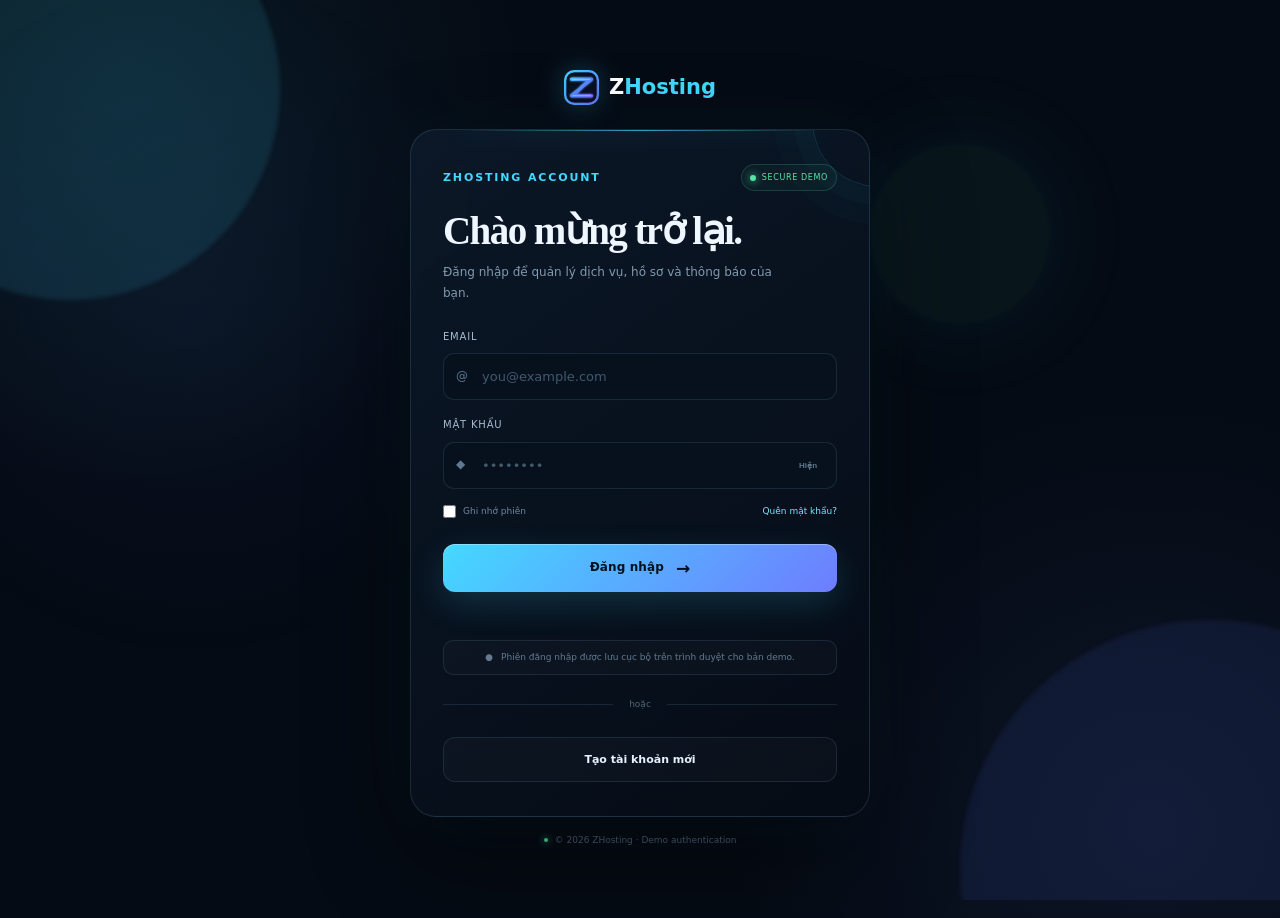
==== admin/index.html @ db4912e2 "style: refine admin security status presentation" ====
<!doctype html>
<html lang="vi">
<head>
  <meta charset="utf-8">
  <meta name="viewport" content="width=device-width,initial-scale=1">
  <meta name="theme-color" content="#050b13">
  <meta http-equiv="Content-Security-Policy" content="default-src 'self';script-src 'self';style-src 'self' 'unsafe-inline';img-src 'self' data:;connect-src 'self';object-src 'none';base-uri 'self';form-action 'self'">
  <link rel="icon" type="image/svg+xml" href="../assets/brand/zhosting-mark.svg"><link rel="apple-touch-icon" href="../assets/brand/zhosting-mark.svg"><title>Admin Center — ZHosting</title>
  <link rel="stylesheet" href="../assets/css/styles.css">
  <link rel="stylesheet" href="admin.css">
</head>
<body class="admin-page">
<div class="admin-bg-grid" aria-hidden="true"></div><div class="admin-scanline" aria-hidden="true"></div><div class="admin-noise" aria-hidden="true"></div><div class="admin-ambient ambient-one" aria-hidden="true"></div><div class="admin-ambient ambient-two" aria-hidden="true"></div>
<header class="admin-header">
  <div class="admin-header-inner">
    <a class="admin-brand" href="../index.html" aria-label="ZHosting home">
      <span class="admin-brand-mark" aria-hidden="true"><img src="../assets/brand/zhosting-mark.svg" alt="" width="38" height="38"></span>
      <span class="admin-brand-copy"><strong>ZHosting</strong><span>Control Plane</span></span>
    </a>
    <div class="admin-header-search"><span aria-hidden="true">⌕</span><input id="adminGlobalSearch" type="search" placeholder="Tìm user, tính năng..." autocomplete="off" aria-label="Tìm kiếm Admin Center"></div>
    <div class="admin-header-actions">
      <span class="admin-status"><i></i>TRUSTED DEVICE</span><button id="jumpDirectory" type="button">User Directory</button>
      <a href="../dashboard/index.html">Account</a>
      <button id="logout" type="button">Đăng xuất</button>
    </div>
  </div>
</header>

<main class="admin-main" data-admin-reveal-root>
  <section class="admin-hero admin-reveal-group">
    <div>
      <div class="admin-eyebrow"><i></i>Admin User Management <span class="admin-security-chip">DEVICE BOUND</span></div>
      <h1>Control Center.</h1>
      <p>Quản lý tài khoản, theo dõi hoạt động và kiểm soát session trong một giao diện quản trị thống nhất với hệ thống ZHosting.</p>
    </div>
    <aside class="admin-privacy">
      <strong>Privacy-first administration</strong>
      <span>Password không được hiển thị. Admin Center chỉ mở trên thiết bị trình duyệt đã được đăng ký cho tài khoản quản trị.</span>
    </aside>
  </section>

  <section class="admin-kpis admin-reveal-group" aria-label="Tổng quan hệ thống">
    <article class="admin-kpi"><span class="admin-kpi-label">Total accounts</span><strong id="total">0</strong><small>Tổng tài khoản</small></article>
    <article class="admin-kpi"><span class="admin-kpi-label">Active</span><strong id="active">0</strong><small>Đang hoạt động</small></article>
    <article class="admin-kpi"><span class="admin-kpi-label">Administrators</span><strong id="admins">0</strong><small>Quyền quản trị</small></article>
    <article class="admin-kpi"><span class="admin-kpi-label">Login events</span><strong id="logins">0</strong><small>Tổng lượt đăng nhập</small></article>
    <article class="admin-kpi"><span class="admin-kpi-label">Locked</span><strong id="locked">0</strong><small>Tài khoản bị khóa</small></article>
  </section>

  <section class="admin-commandbar" aria-label="Admin commands">
    <span>Command Bar</span><span class="admin-command-security">LOCAL TRUST ACTIVE</span>
    <button type="button" id="focusSearch">Tìm người dùng</button>
    <button type="button" id="focusLocked">Tài khoản bị khóa</button>
    <button type="button" id="clearFilters">Reset bộ lọc</button>
    <time id="adminClock" aria-label="Thời gian hiện tại">--:--:--</time>
  </section>

  <section class="analytics-grid admin-reveal-group" aria-label="Analytics">
    <article class="admin-panel">
      <header class="admin-panel-head"><div><small>USER GROWTH</small><h2>Tăng trưởng tài khoản</h2></div><span>30 ngày</span></header>
      <div id="userGrowth" class="growth-chart" aria-label="Biểu đồ tăng trưởng tài khoản 30 ngày"></div>
    </article>

    <article class="admin-panel">
      <header class="admin-panel-head"><div><small>LOGIN HEALTH</small><h2>Chất lượng đăng nhập</h2></div><span id="loginHealthRate">0%</span></header>
      <div class="health-metrics">
        <div><strong id="loginSuccess">0</strong><span>Thành công</span></div>
        <div><strong id="loginFailed">0</strong><span>Thất bại</span></div>
      </div>
      <div class="health-bar" aria-hidden="true"><i id="loginHealthBar"></i></div>
    </article>

    <article class="admin-panel">
      <header class="admin-panel-head"><div><small>DEVICE MIX</small><h2>Thiết bị & trình duyệt</h2></div></header>
      <div id="deviceMix" class="device-mix"></div>
    </article>

    <article class="admin-panel">
      <header class="admin-panel-head"><div><small>USER MIX</small><h2>Phân bổ tài khoản</h2></div></header>
      <div class="donut-wrap">
        <div id="userDonut" class="donut"><strong id="userDonutTotal">0</strong><span>users</span></div>
        <div class="legend">
          <span><i class="legend-dot"></i>Active <b id="mixActive">0</b></span>
          <span><i class="legend-dot locked-dot"></i>Locked <b id="mixLocked">0</b></span>
          <span><i class="legend-dot admin-dot"></i>Admin <b id="mixAdmins">0</b></span>
        </div>
      </div>
    </article>

    <article class="admin-panel analytics-wide">
      <header class="admin-panel-head"><div><small>LOGIN ANALYTICS</small><h2>Hoạt động đăng nhập</h2></div><span id="loginRange">7 ngày</span></header>
      <div id="loginChart" class="bar-chart" aria-label="Biểu đồ đăng nhập 7 ngày"></div>
    </article>

    <article class="admin-panel">
      <header class="admin-panel-head"><div><small>SESSION MONITOR</small><h2>Active session</h2></div><span id="sessionStatus">LIVE</span></header>
      <div class="session-metric"><strong id="activeSessions">0</strong><span>phiên quản trị trên thiết bị này</span></div>
      <div class="session-user"><i class="pulse"></i><div><b id="sessionUser">—</b><small id="sessionDevice">—</small></div></div>
    </article>

    <article class="admin-panel">
      <header class="admin-panel-head"><div><small>SECURITY AUDIT</small><h2>Audit log</h2></div><span id="auditCount">0 events</span></header>
      <div id="auditFeed" class="activity-feed"></div>
    </article>

    <article class="admin-panel analytics-wide">
      <header class="admin-panel-head"><div><small>RECENT ACTIVITY</small><h2>Hoạt động gần đây</h2></div><span id="activityCount">0 events</span></header>
      <div id="activityFeed" class="activity-feed"></div>
    </article>
  </section>

  <section class="admin-workspace admin-reveal-group">
    <div>
      <section class="admin-toolbar" aria-label="User filters">
        <input id="search" type="search" placeholder="Tìm tên hoặc email..." autocomplete="off" aria-label="Tìm người dùng">
        <select id="status" aria-label="Lọc trạng thái">
          <option value="all">Tất cả trạng thái</option>
          <option value="active">Active</option>
          <option value="locked">Locked</option>
        </select>
        <select id="role" aria-label="Lọc vai trò">
          <option value="all">Tất cả vai trò</option>
          <option value="admin">Admin</option>
          <option value="user">User</option>
        </select>
        <select id="sort" aria-label="Sắp xếp tài khoản">
          <option value="recent">Mới hoạt động</option>
          <option value="name">Tên A–Z</option>
          <option value="logins">Nhiều login</option>
          <option value="created">Mới đăng ký</option>
        </select>
        <button id="refresh" type="button">Làm mới</button>
        <button id="exportUsers" type="button">Xuất CSV</button>
      </section>

      <article class="admin-panel">
        <header class="admin-panel-head"><div><small>USER DIRECTORY</small><h2>Danh sách tài khoản</h2></div><span><b id="count">0</b> kết quả</span></header>
        <div class="table-wrap">
          <table>
            <thead><tr><th>Người dùng</th><th>Vai trò</th><th>Trạng thái</th><th>Login</th><th>Gần nhất</th><th></th></tr></thead>
            <tbody id="rows"></tbody>
          </table>
        </div>
        <div id="empty" class="empty" hidden>Không tìm thấy tài khoản phù hợp.</div>
      </article>
    </div>

    <aside class="admin-panel admin-detail">
      <header class="admin-panel-head"><div><small>USER DETAILS</small><h2>Chi tiết tài khoản</h2></div><button id="close" type="button">Đóng</button></header>
      <div id="placeholder" class="empty">Chọn một tài khoản để xem thông tin.</div>

      <div id="details" hidden>
        <div class="admin-profile">
          <div id="avatar" class="profile-avatar">Z</div>
          <div class="admin-profile-main"><b id="name">—</b><span id="email">—</span></div>
          <em id="state" class="admin-profile-state">ACTIVE</em>
        </div>

        <div class="admin-info-grid">
          <div><small>Account ID</small><b id="id">—</b></div>
          <div><small>Vai trò</small><b id="userRole">—</b></div>
          <div><small>Ngày đăng ký</small><b id="created">—</b></div>
          <div><small>Đăng nhập cuối</small><b id="last">—</b></div>
          <div><small>Tổng login</small><b id="loginCount">0</b></div>
          <div><small>Thiết bị cuối</small><b id="device">—</b></div>
        </div>

        <div class="admin-privacy-box">
          <strong>Password protected</strong>
          <span>Chỉ lưu password hash + salt. Admin không thể xem plaintext password.</span>
        </div>

        <div class="admin-actions">
          <button id="lock" type="button">Khóa tài khoản</button>
          <button id="revoke" type="button">Thu hồi phiên</button>
        </div>

        <div class="admin-history">
          <small>LOGIN HISTORY</small>
          <div id="history"></div>
        </div>
      </div>
    </aside>
  </section>
</main>

<script src="../assets/js/admin-access.js"></script><script src="../assets/js/auth.js"></script>
<script src="admin.js" defer></script>
</body>
</html>
---- assets/css/styles.css ----
:root{--bg:#050b14;--panel:#0a1422;--panel2:#0d1a2b;--line:rgba(145,190,230,.13);--text:#eef6ff;--muted:#8ea4bb;--cyan:#43d9ff;--blue:#5c7cff;--green:#55e6a5;--radius:22px;--max:1180px}
*{box-sizing:border-box;margin:0;padding:0}html{scroll-behavior:smooth}body{font-family:Inter,Arial,sans-serif;background:var(--bg);color:var(--text);line-height:1.65;overflow-x:hidden}.noise{position:fixed;inset:0;pointer-events:none;opacity:.035;background-image:url("data:image/svg+xml,%3Csvg viewBox='0 0 180 180' xmlns='http://www.w3.org/2000/svg'%3E%3Cfilter id='n'%3E%3CfeTurbulence type='fractalNoise' baseFrequency='.9' numOctaves='3' stitchTiles='stitch'/%3E%3C/filter%3E%3Crect width='100%25' height='100%25' filter='url(%23n)' opacity='.6'/%3E%3C/svg%3E");z-index:20}.container{width:min(var(--max),calc(100% - 40px));margin:auto}.header{position:sticky;top:0;z-index:15;background:rgba(5,11,20,.78);backdrop-filter:blur(18px);border-bottom:1px solid var(--line)}.nav{height:76px;display:flex;align-items:center;justify-content:space-between}.brand{display:flex;align-items:center;gap:10px;color:#fff;text-decoration:none;font-family:"Space Grotesk";font-size:21px;font-weight:700}.brand-mark{display:grid;place-items:center;width:35px;height:35px;border-radius:10px;background:linear-gradient(135deg,var(--cyan),var(--blue));color:#04101d;font-weight:900;box-shadow:0 0 28px rgba(67,217,255,.25)}.accent{color:var(--cyan)}.nav-links{display:flex;align-items:center;gap:30px}.nav-links a{color:#a9bbce;text-decoration:none;font-size:14px;font-weight:600;transition:.2s}.nav-links a:hover{color:#fff}.nav-links .nav-cta{padding:10px 17px;border:1px solid rgba(67,217,255,.35);border-radius:10px;color:#dff9ff;background:rgba(67,217,255,.07)}.menu-btn{display:none;background:none;border:0;color:#fff;font-size:25px}.hero{position:relative;min-height:calc(100vh - 76px);display:flex;align-items:center;overflow:hidden}.hero-grid-lines{position:absolute;inset:0;pointer-events:none;background-image:linear-gradient(rgba(255,255,255,.025) 1px,transparent 1px),linear-gradient(90deg,rgba(255,255,255,.025) 1px,transparent 1px);background-size:70px 70px;mask-image:linear-gradient(to bottom,#000,transparent 90%)}.hero-grid{position:relative;z-index:2;display:grid;grid-template-columns:1.02fr .98fr;gap:70px;align-items:center;padding:90px 0}.eyebrow{font-size:11px;letter-spacing:.17em;color:var(--cyan);font-weight:800}.pulse,.live-dot{display:inline-block;width:7px;height:7px;border-radius:50%;background:var(--green);box-shadow:0 0 12px var(--green);margin-right:8px}.hero h1{font-family:"Space Grotesk";font-size:clamp(50px,6vw,78px);line-height:.99;letter-spacing:-.055em;margin:20px 0 25px}.gradient-text{background:linear-gradient(100deg,#fff 5%,var(--cyan) 55%,#7d8dff);-webkit-background-clip:text;background-clip:text;color:transparent}.hero-desc{max-width:600px;color:var(--muted);font-size:17px}.hero-actions{display:flex;gap:12px;margin:34px 0}.btn{display:inline-flex;align-items:center;justify-content:center;gap:12px;padding:13px 20px;border-radius:12px;text-decoration:none;font-size:14px;font-weight:800;transition:.22s;border:1px solid var(--line);cursor:pointer}.btn-primary{background:linear-gradient(135deg,var(--cyan),#6e7dff);color:#04101b;border:0;box-shadow:0 14px 35px rgba(67,217,255,.15)}.btn-primary:hover{transform:translateY(-2px);filter:brightness(1.06)}.btn-ghost{color:#e6f2ff;background:rgba(255,255,255,.025)}.btn-ghost:hover{background:rgba(255,255,255,.07);transform:translateY(-2px)}.trust-row{display:flex;gap:34px;padding-top:20px}.trust-row div{display:flex;flex-direction:column}.trust-row strong{font-family:"Space Grotesk";font-size:19px}.trust-row span{color:#687f97;font-size:11px;margin-top:2px}.hero-visual{position:relative;min-height:470px;display:grid;place-items:center}.orb{position:absolute;border-radius:50%;filter:blur(5px)}.orb-one{width:270px;height:270px;background:rgba(67,217,255,.14);right:12%;top:10%}.orb-two{width:180px;height:180px;background:rgba(92,124,255,.18);left:10%;bottom:10%}.server-card{position:relative;width:min(100%,500px);padding:25px;border:1px solid rgba(127,184,230,.18);background:linear-gradient(145deg,rgba(17,34,53,.9),rgba(7,15,26,.94));border-radius:24px;box-shadow:0 35px 100px rgba(0,0,0,.45),inset 0 1px rgba(255,255,255,.05);transform:perspective(1000px) rotateY(-7deg) rotateX(3deg)}.server-top{color:#6f879e;font-size:9px;letter-spacing:.16em;font-weight:800}.status{float:right;color:var(--green)}.server-title{font-family:"Space Grotesk";font-size:25px;margin:28px 0}.metrics>div{display:grid;grid-template-columns:80px 45px 1fr;gap:10px;align-items:center;margin:15px 0;font-size:10px;color:#8ea4bb}.metrics b{color:#dff3ff;text-align:right}.metrics i{height:5px;background:#17293d;border-radius:99px;overflow:hidden}.metrics em{display:block;height:100%;background:linear-gradient(90deg,var(--cyan),var(--blue));border-radius:inherit}.terminal{margin-top:28px;padding:16px;background:#030810;border:1px solid #142333;border-radius:12px;font-family:monospace;font-size:11px}.terminal p{margin:5px 0}.terminal span{color:var(--cyan)}.terminal .ok{color:var(--green)}.terminal .muted{color:#536a80}.server-bottom{display:flex;gap:10px;align-items:center;margin-top:18px;font-size:9px;color:#536a80}.server-bottom strong{color:#dbeaff;margin-right:auto}.section{padding:115px 0}.section-head{display:flex;justify-content:space-between;gap:50px;align-items:end;margin-bottom:45px}.section-head h2{font-family:"Space Grotesk";font-size:clamp(38px,5vw,57px);line-height:1.05;letter-spacing:-.045em;margin-top:13px}.section-head>p{max-width:450px;color:var(--muted);font-size:14px}.centered{display:block;text-align:center}.centered>p{margin:14px auto 0}.service-grid{display:grid;grid-template-columns:repeat(4,1fr);gap:14px}.service-card{position:relative;padding:26px;background:linear-gradient(145deg,rgba(14,27,43,.92),rgba(8,16,28,.92));border:1px solid var(--line);border-radius:var(--radius);min-height:380px;transition:.25s}.service-card:hover,.price-card:hover{transform:translateY(-5px);border-color:rgba(67,217,255,.3)}.service-card.featured{background:linear-gradient(145deg,rgba(16,46,62,.9),rgba(8,18,30,.95));border-color:rgba(67,217,255,.25)}.service-icon{display:grid;place-items:center;width:48px;height:48px;border-radius:14px;background:rgba(67,217,255,.08);border:1px solid rgba(67,217,255,.16);color:var(--cyan);font-family:monospace;font-size:13px;font-weight:800}.service-card .tag{position:absolute;top:26px;right:24px;color:var(--cyan);font-size:9px;font-weight:800}.service-card h3{font-family:"Space Grotesk";font-size:21px;margin:27px 0 10px}.service-card p{color:var(--muted);font-size:13px;min-height:64px}.service-card ul,.price-card ul{list-style:none;margin:18px 0}.service-card li,.price-card li{color:#9eb2c6;font-size:12px;padding:5px 0}.service-card li:before,.price-card li:before{content:"✓";color:var(--green);margin-right:9px}.service-card a{position:absolute;bottom:25px;color:#dff8ff;text-decoration:none;font-size:12px;font-weight:800}.pricing-section{background:linear-gradient(180deg,rgba(9,21,35,.4),rgba(5,11,20,0))}.billing-toggle{display:flex;justify-content:center;gap:4px;margin:0 auto 30px;padding:4px;width:max-content;background:#0a1420;border:1px solid var(--line);border-radius:12px}.billing-toggle button{border:0;background:none;color:#71879d;padding:8px 15px;border-radius:8px;font-weight:700;font-size:11px;cursor:pointer}.billing-toggle button.active{background:#152b40;color:#fff}.billing-toggle small{color:var(--green)}.price-grid{display:grid;grid-template-columns:repeat(3,1fr);gap:15px}.price-card{position:relative;padding:30px;background:rgba(10,20,34,.86);border:1px solid var(--line);border-radius:var(--radius);transition:.25s}.price-card.popular{border-color:rgba(67,217,255,.38);background:linear-gradient(145deg,rgba(14,34,49,.98),rgba(9,18,30,.95))}.popular-label{position:absolute;right:20px;top:18px;color:var(--cyan);font-size:9px;font-weight:800}.plan{color:#6e879f;font-size:10px;letter-spacing:.18em;font-weight:800}.price-card h3{font-family:"Space Grotesk";font-size:23px;margin:10px 0}.price{display:flex;align-items:baseline;gap:5px;margin:18px 0}.price b{font-family:"Space Grotesk";font-size:43px;letter-spacing:-.05em}.price small{color:#71879d}.price-card p{font-size:12px;color:var(--muted);min-height:40px}.price-card ul{padding:12px 0;border-top:1px solid var(--line)}.full{width:100%;margin-top:8px}.feature-grid{display:grid;grid-template-columns:repeat(4,1fr);border-top:1px solid var(--line);border-bottom:1px solid var(--line)}.feature{padding:30px 25px;border-right:1px solid var(--line)}.feature:last-child{border-right:0}.feature>span{color:#4f657a;font-family:monospace;font-size:12px}.feature h3{font-family:"Space Grotesk";margin:20px 0 10px}.feature p,.step p{font-size:12px;color:var(--muted)}.steps{display:grid;grid-template-columns:repeat(4,1fr);gap:0}.step{padding:25px;border-left:1px solid var(--line)}.step:first-child{border-left:0}.step b{display:grid;place-items:center;width:34px;height:34px;border:1px solid rgba(67,217,255,.3);border-radius:50%;color:var(--cyan);font-size:11px}.step h3{font-family:"Space Grotesk";font-size:18px;margin:20px 0 8px}.faq-wrap{display:grid;grid-template-columns:.8fr 1.2fr;gap:80px}.faq-list{border-top:1px solid var(--line)}details{border-bottom:1px solid var(--line);padding:20px 0}summary{cursor:pointer;font-weight:700;font-size:14px;list-style:none}summary::-webkit-details-marker{display:none}summary:after{content:"+";float:right;color:var(--cyan);font-size:18px}details[open] summary:after{content:"−"}details p{color:var(--muted);font-size:13px;padding:14px 25px 0 0}.cta-section{padding:0 0 100px}.cta{border:1px solid rgba(67,217,255,.18);background:radial-gradient(circle at 85% 30%,rgba(67,217,255,.12),transparent 35%),linear-gradient(120deg,#0b1828,#09111d);border-radius:28px;padding:60px;display:flex;justify-content:space-between;align-items:center;gap:40px}.cta h2{font-family:"Space Grotesk";font-size:clamp(35px,4vw,55px);line-height:1.05;margin:14px 0}.cta p{color:var(--muted);font-size:13px}.cta-actions{display:flex;gap:10px;flex-shrink:0}.footer{border-top:1px solid var(--line);padding:28px 0}.footer-inner{display:flex;align-items:center;gap:25px}.footer p{color:#61768d;font-size:11px;margin-right:auto}.footer a:not(.brand){color:#71869b;text-decoration:none;font-size:11px;margin-left:15px}.reveal{opacity:0;transform:translateY(20px);transition:opacity .7s ease,transform .7s ease}.reveal.visible{opacity:1;transform:none}.delay{transition-delay:.12s}
@media(max-width:980px){.hero-grid{grid-template-columns:1fr;gap:30px}.hero{padding-top:25px}.hero-visual{min-height:400px}.service-grid{grid-template-columns:repeat(2,1fr)}.feature-grid{grid-template-columns:repeat(2,1fr)}.feature:nth-child(2){border-right:0}.feature:nth-child(-n+2){border-bottom:1px solid var(--line)}.price-grid{grid-template-columns:1fr}.price-card{max-width:600px;width:100%;margin:auto}.faq-wrap{grid-template-columns:1fr;gap:35px}.cta{padding:45px;flex-direction:column;align-items:flex-start}}
@media(max-width:700px){.container{width:min(var(--max),calc(100% - 28px))}.nav{height:68px}.menu-btn{display:block}.nav-links{display:none;position:absolute;top:68px;left:14px;right:14px;padding:15px;flex-direction:column;align-items:stretch;background:#0a1422;border:1px solid var(--line);border-radius:15px;box-shadow:0 20px 60px #000}.nav-links.open{display:flex}.nav-links a{padding:10px}.hero-grid{padding:65px 0}.hero h1{font-size:48px}.hero-desc{font-size:15px}.trust-row{gap:18px}.trust-row strong{font-size:15px}.hero-visual{min-height:340px}.server-card{padding:18px;transform:none}.service-grid,.feature-grid{grid-template-columns:1fr}.feature{border-right:0!important;border-bottom:1px solid var(--line)}.feature:last-child{border-bottom:0}.section{padding:80px 0}.section-head{display:block}.section-head>p{margin-top:18px}.cta{padding:30px}.cta-actions{width:100%;flex-direction:column}.cta-actions .btn{width:100%}.footer-inner{flex-wrap:wrap}.footer p{width:100%;order:3}.footer a:not(.brand){margin-left:0;margin-right:14px}.footer{padding-bottom:30px}}

/* ===== ZHOSTING UX/UI PRO LAYER ===== */
:root{--glow:0 0 45px rgba(67,217,255,.16);--ease:cubic-bezier(.2,.8,.2,1)}
::selection{background:rgba(67,217,255,.25);color:#fff}
body{background:radial-gradient(circle at 75% -10%,rgba(47,128,180,.12),transparent 32%),var(--bg)}
body:before{content:"";position:fixed;inset:0;pointer-events:none;background:radial-gradient(circle at 15% 35%,rgba(92,124,255,.06),transparent 28%);z-index:-1}
.header{transition:background .3s ease,box-shadow .3s ease}.header.scrolled{background:rgba(4,9,17,.94);box-shadow:0 12px 45px rgba(0,0,0,.28)}
.nav-links a{position:relative}.nav-links a:not(.nav-cta):after{content:"";position:absolute;left:0;right:100%;bottom:-7px;height:2px;border-radius:2px;background:linear-gradient(90deg,var(--cyan),var(--blue));transition:.3s var(--ease)}.nav-links a:not(.nav-cta):hover:after{right:0}
.hero{isolation:isolate}.hero:after{content:"";position:absolute;width:520px;height:520px;right:-260px;top:10%;background:rgba(67,217,255,.07);filter:blur(90px);border-radius:50%;pointer-events:none}
.btn{position:relative;overflow:hidden}.btn:before{content:"";position:absolute;inset:0;transform:translateX(-110%);background:linear-gradient(100deg,transparent,rgba(255,255,255,.18),transparent);transition:transform .65s var(--ease)}.btn:hover:before{transform:translateX(110%)}
.btn-primary{box-shadow:0 10px 35px rgba(67,217,255,.16),inset 0 1px rgba(255,255,255,.35)}
.server-card{animation:floatCard 6s ease-in-out infinite;will-change:transform}.server-card:hover{animation-play-state:paused;box-shadow:0 35px 110px rgba(0,0,0,.5),0 0 55px rgba(67,217,255,.1)}
@keyframes floatCard{0%,100%{transform:perspective(1000px) rotateY(-7deg) rotateX(3deg) translateY(0)}50%{transform:perspective(1000px) rotateY(-5deg) rotateX(2deg) translateY(-10px)}}
.service-card,.price-card,.feature,.step{will-change:transform}.service-card{overflow:hidden}.service-card:after{content:"";position:absolute;width:130px;height:130px;right:-70px;bottom:-75px;background:rgba(67,217,255,.09);filter:blur(25px);border-radius:50%;transition:.35s}.service-card:hover:after{transform:scale(1.7)}
.service-card:hover,.price-card:hover{box-shadow:var(--glow)}
.price-card{overflow:hidden}.price-card.popular:before{content:"";position:absolute;inset:0;background:linear-gradient(120deg,transparent 25%,rgba(67,217,255,.06),transparent 75%);transform:translateX(-100%);transition:1s}.price-card.popular:hover:before{transform:translateX(100%)}
.billing-toggle button{transition:.25s var(--ease)}.billing-toggle button.active{box-shadow:0 4px 18px rgba(67,217,255,.08)}
.feature{transition:.25s var(--ease)}.feature:hover{background:rgba(67,217,255,.025);transform:translateY(-3px)}
.step{transition:.25s var(--ease)}.step:hover{background:rgba(255,255,255,.02)}
.step b{transition:.3s var(--ease)}.step:hover b{background:rgba(67,217,255,.08);box-shadow:0 0 25px rgba(67,217,255,.15);transform:scale(1.08)}
details{transition:background .25s ease;padding-left:4px;padding-right:4px}details:hover{background:rgba(255,255,255,.015)}details[open]{background:rgba(67,217,255,.025)}
summary{display:flex;justify-content:space-between;align-items:center;gap:20px}summary:after{float:none;flex:0 0 auto}
.cta{position:relative;overflow:hidden;box-shadow:0 30px 100px rgba(0,0,0,.22)}.cta:after{content:"";position:absolute;width:260px;height:260px;right:-90px;top:-130px;border-radius:50%;border:1px solid rgba(67,217,255,.15);box-shadow:0 0 0 35px rgba(67,217,255,.025),0 0 0 70px rgba(67,217,255,.018);pointer-events:none}.cta>*{position:relative;z-index:1}
.footer a:not(.brand){transition:.2s}.footer a:not(.brand):hover{color:var(--cyan)}
.scroll-progress{position:fixed;top:0;left:0;height:2px;width:0;background:linear-gradient(90deg,var(--cyan),var(--blue));z-index:50;box-shadow:0 0 12px rgba(67,217,255,.7)}
.back-top{position:fixed;right:22px;bottom:22px;width:42px;height:42px;border:1px solid var(--line);border-radius:50%;background:rgba(7,15,26,.8);backdrop-filter:blur(12px);color:#fff;cursor:pointer;z-index:12;opacity:0;visibility:hidden;transform:translateY(12px);transition:.3s}.back-top.show{opacity:1;visibility:visible;transform:none}.back-top:hover{border-color:rgba(67,217,255,.4);color:var(--cyan)}
.toast{position:fixed;right:22px;bottom:75px;z-index:40;padding:13px 16px;border:1px solid rgba(85,230,165,.25);background:rgba(8,20,31,.94);backdrop-filter:blur(14px);border-radius:12px;color:#dfffee;font-size:12px;box-shadow:0 20px 60px rgba(0,0,0,.3);opacity:0;transform:translateY(12px);pointer-events:none;transition:.3s}.toast.show{opacity:1;transform:none}
@media(max-width:700px){.server-card{animation:none}.hero:after{width:300px;height:300px}.back-top{right:14px;bottom:14px}.toast{right:14px;left:14px;bottom:68px}}
@media(prefers-reduced-motion:reduce){*,*:before,*:after{scroll-behavior:auto!important;animation:none!important;transition-duration:.01ms!important}}

/* ===== ZHOSTING V2 SECTIONS ===== */
.live-section{background:radial-gradient(circle at 50% 0,rgba(67,217,255,.05),transparent 38%)}
.status-grid{display:grid;grid-template-columns:1.35fr .65fr;gap:15px}.status-main,.status-list{border:1px solid var(--line);background:rgba(10,20,34,.7);border-radius:var(--radius);padding:28px}.status-main-top{display:flex;justify-content:space-between;align-items:center;color:#71879d;font-size:9px;letter-spacing:.1em}.status-main-top b{color:#dfffee}.uptime-number{font-family:"Space Grotesk";font-size:76px;line-height:1;letter-spacing:-.06em;margin:45px 0 5px}.uptime-number span{font-size:25px;color:var(--green)}.status-main>p{font-size:12px;color:var(--muted)}.uptime-track{height:7px;background:#142537;border-radius:99px;margin:25px 0;overflow:hidden}.uptime-track i{display:block;width:99.99%;height:100%;background:linear-gradient(90deg,var(--green),var(--cyan));box-shadow:0 0 15px rgba(85,230,165,.3)}.status-mini{display:grid;grid-template-columns:repeat(3,1fr);gap:15px}.status-mini span{font-size:10px;color:#647a91}.status-mini b{display:block;color:#e8f5ff;font-size:14px;margin-top:4px}.status-list{display:flex;flex-direction:column;justify-content:center;gap:0}.status-list>div{display:flex;justify-content:space-between;align-items:center;padding:18px 0;border-bottom:1px solid var(--line);font-size:11px}.status-list>div:last-child{border:0}.status-list span{display:flex;align-items:center;gap:9px}.status-list b{font-size:9px;color:var(--green);text-transform:uppercase;letter-spacing:.08em}.status-dot{width:7px;height:7px;border-radius:50%;background:var(--green);box-shadow:0 0 10px rgba(85,230,165,.7)}
.review-grid{display:grid;grid-template-columns:repeat(3,1fr);gap:15px}.review{padding:28px;border:1px solid var(--line);border-radius:var(--radius);background:linear-gradient(145deg,rgba(13,26,43,.85),rgba(7,14,24,.8));transition:.3s var(--ease)}.review:hover{transform:translateY(-5px);border-color:rgba(67,217,255,.25);box-shadow:var(--glow)}.stars{letter-spacing:4px;color:#7ee8ff;font-size:12px}.review p{font-size:14px;color:#c5d5e5;margin:22px 0 30px;line-height:1.8}.review-user{display:flex;align-items:center;gap:12px}.review-user>span{display:grid;place-items:center;width:38px;height:38px;border-radius:11px;background:rgba(67,217,255,.08);border:1px solid rgba(67,217,255,.16);font-size:10px;font-weight:800;color:var(--cyan)}.review-user b,.review-user small{display:block}.review-user b{font-size:11px}.review-user small{font-size:9px;color:#647b91;margin-top:2px}
.nav-links a.active{color:#fff}.nav-links a.active:after{right:0}
@media(max-width:980px){.status-grid{grid-template-columns:1fr}.review-grid{grid-template-columns:1fr}.review{max-width:650px;width:100%;margin:auto}}
@media(max-width:700px){.status-main,.status-list{padding:21px}.uptime-number{font-size:60px;margin-top:35px}.status-mini{gap:9px}.status-mini span{font-size:9px}.status-mini b{font-size:12px}.status-main-top{align-items:flex-start;gap:15px}.status-main-top>span{font-size:8px}.status-list>div{padding:15px 0}}

/* ===== ZHOSTING V3 COMPARISON + STATS ===== */
.compare-wrap{border:1px solid var(--line);border-radius:var(--radius);overflow:hidden;background:rgba(7,15,26,.75);box-shadow:0 20px 60px rgba(0,0,0,.18)}.compare-row{display:grid;grid-template-columns:1.6fr repeat(3,1fr);align-items:center;min-height:62px;border-bottom:1px solid var(--line);font-size:12px}.compare-row:last-child{border-bottom:0}.compare-row span{padding:0 25px;color:#9db1c5}.compare-row b,.compare-row i{text-align:center;font-style:normal}.compare-row b{color:#eaf5ff;font-size:11px}.compare-row i{color:var(--green);font-size:15px;font-weight:800}.compare-head{background:linear-gradient(90deg,rgba(67,217,255,.09),rgba(75,116,255,.04));min-height:70px}.compare-head span{font-weight:700;color:#fff}.compare-head b{font-family:"Space Grotesk";font-size:12px;color:var(--cyan);letter-spacing:.08em}.stats-section{padding-top:0}.stats-bar{display:grid;grid-template-columns:repeat(4,1fr);border:1px solid var(--line);border-radius:var(--radius);background:linear-gradient(100deg,rgba(11,24,41,.9),rgba(7,14,25,.8));overflow:hidden}.stats-bar>div{padding:28px 25px;border-right:1px solid var(--line);position:relative}.stats-bar>div:last-child{border-right:0}.stats-bar strong{font-family:"Space Grotesk";font-size:30px;letter-spacing:-.04em}.stats-bar span{font-size:12px;color:var(--cyan);font-weight:700;margin-left:3px}.stats-bar small{display:block;color:#617990;font-size:9px;text-transform:uppercase;letter-spacing:.08em;margin-top:6px}.stats-bar>div:after{content:"";position:absolute;left:25px;bottom:0;width:32px;height:2px;background:linear-gradient(90deg,var(--cyan),transparent);opacity:.6}
@media(max-width:700px){.compare-wrap{overflow-x:auto}.compare-row{min-width:620px}.stats-bar{grid-template-columns:repeat(2,1fr)}.stats-bar>div:nth-child(2){border-right:0}.stats-bar>div:nth-child(-n+2){border-bottom:1px solid var(--line)}}
@media(max-width:430px){.stats-bar>div{padding:22px 17px}.stats-bar strong{font-size:24px}}

/* ===== AUTH + DASHBOARD PLATFORM UI ===== */
.auth-page{min-height:100vh;display:grid;place-items:center;background:radial-gradient(circle at 20% 15%,rgba(67,217,255,.11),transparent 30%),radial-gradient(circle at 80% 80%,rgba(77,101,255,.1),transparent 30%),#050b13}.auth-shell{width:min(450px,calc(100% - 32px));padding:40px 0}.auth-brand{display:flex;justify-content:center;margin-bottom:22px}.auth-card{padding:34px;border:1px solid var(--line);border-radius:24px;background:rgba(9,19,32,.82);backdrop-filter:blur(20px);box-shadow:0 30px 90px rgba(0,0,0,.35)}.auth-card h1{font:700 34px "Space Grotesk";margin:12px 0 8px;letter-spacing:-.04em}.auth-card>p{color:var(--muted);font-size:12px;line-height:1.7;margin-bottom:26px}.auth-card form{display:grid;gap:16px}.auth-card label{display:grid;gap:7px;color:#a8bbce;font-size:10px;text-transform:uppercase;letter-spacing:.08em}.auth-card input{width:100%;border:1px solid var(--line);border-radius:11px;background:#07111d;color:#fff;padding:13px 14px;outline:0;transition:.2s}.auth-card input:focus{border-color:rgba(67,217,255,.55);box-shadow:0 0 0 3px rgba(67,217,255,.08)}.form-row{display:flex!important;justify-content:space-between;align-items:center;gap:10px}.form-row a{font-size:10px;color:var(--cyan)}.check{display:flex!important;grid-template-columns:auto 1fr!important;align-items:center;gap:7px!important;text-transform:none!important;letter-spacing:0!important}.check input{width:auto}.form-note{min-height:16px;margin:0!important;font-size:10px!important}.form-note.error{color:#ff8290}.form-note.success{color:var(--green)}.auth-divider{display:flex;align-items:center;gap:12px;color:#50667c;font-size:9px;margin:22px 0}.auth-divider:before,.auth-divider:after{content:"";height:1px;background:var(--line);flex:1}.auth-foot{text-align:center;color:#50657a;font-size:9px;margin-top:18px}
.dashboard-page{min-height:100vh;background:radial-gradient(circle at 75% 0,rgba(67,217,255,.07),transparent 30%),#050b13}.dash-header{height:76px;border-bottom:1px solid var(--line);display:flex;align-items:center;justify-content:space-between;padding:0 max(24px,calc((100vw - 1180px)/2));background:rgba(5,11,19,.82);backdrop-filter:blur(16px);position:sticky;top:0;z-index:20}.dash-user{display:flex;align-items:center;gap:10px}.dash-user>span{width:36px;height:36px;display:grid;place-items:center;border-radius:11px;background:linear-gradient(135deg,rgba(67,217,255,.18),rgba(82,105,255,.18));border:1px solid rgba(67,217,255,.2);color:var(--cyan);font-weight:800}.dash-user b,.dash-user small{display:block}.dash-user b{font-size:10px}.dash-user small{font-size:8px;color:#61788f;margin-top:2px}.dash-user .btn{margin-left:12px;padding:9px 13px}.dashboard-shell{width:min(1180px,calc(100% - 32px));margin:auto;padding:60px 0 90px}.dash-welcome{display:flex;justify-content:space-between;align-items:end;gap:20px;margin-bottom:30px}.dash-welcome h1{font:700 42px "Space Grotesk";letter-spacing:-.05em;margin:10px 0}.dash-welcome p{color:var(--muted);font-size:12px}.account-badge,.mail-pill{display:inline-flex;align-items:center;gap:7px;padding:8px 11px;border:1px solid rgba(85,230,165,.16);border-radius:99px;color:var(--green);background:rgba(85,230,165,.05);font-size:9px;text-transform:uppercase}.account-badge i{width:6px;height:6px;border-radius:50%;background:var(--green);box-shadow:0 0 9px var(--green)}.dash-grid{display:grid;grid-template-columns:repeat(3,1fr);gap:14px;margin-bottom:18px}.dash-card,.panel{border:1px solid var(--line);background:rgba(9,19,32,.75);border-radius:18px}.dash-card{padding:24px;transition:.25s}.dash-card:hover{transform:translateY(-3px);border-color:rgba(67,217,255,.2)}.dash-label{font-size:9px;color:#627a91;letter-spacing:.12em}.dash-card strong{display:block;font:700 31px "Space Grotesk";margin:18px 0 4px}.dash-card p{font-size:10px;color:var(--muted);margin:0 0 18px}.dash-card a,.text-btn{background:none;border:0;padding:0;color:var(--cyan);font:600 10px Inter;cursor:pointer}.dashboard-columns{display:grid;grid-template-columns:1fr .85fr;gap:14px}.panel{padding:25px}.panel-head{display:flex;align-items:center;justify-content:space-between;gap:15px;margin-bottom:24px}.panel-head h2{font:700 20px "Space Grotesk";margin:7px 0 0}.profile-grid{display:grid;grid-template-columns:1fr 1fr;gap:1px;background:var(--line);border:1px solid var(--line);border-radius:12px;overflow:hidden}.profile-grid>div{background:#091421;padding:18px}.profile-grid small,.profile-grid b{display:block}.profile-grid small{color:#5f768d;font-size:8px;text-transform:uppercase;margin-bottom:7px}.profile-grid b{font-size:11px}.green{color:var(--green)}.mail-item{width:100%;display:flex;text-align:left;gap:11px;border:0;border-top:1px solid var(--line);padding:16px 0;background:none;color:#fff;cursor:pointer}.mail-unread{width:7px;height:7px;flex:0 0 7px;border-radius:50%;background:var(--cyan);box-shadow:0 0 8px rgba(67,217,255,.6);margin-top:5px}.mail-item b{font-size:10px}.mail-item p{font-size:9px;color:#7890a6;margin:5px 0}.mail-item small{font-size:8px;color:#4e657b}.modal{position:fixed;inset:0;display:grid;place-items:center;padding:20px;background:rgba(0,0,0,.65);backdrop-filter:blur(10px);opacity:0;pointer-events:none;transition:.25s;z-index:100}.modal[aria-hidden="false"]{opacity:1;pointer-events:auto}.modal-box{width:min(420px,100%);padding:28px;border:1px solid var(--line);border-radius:20px;background:#08121f;position:relative;box-shadow:0 30px 90px rgba(0,0,0,.5)}.modal-box h2{font:700 24px "Space Grotesk";margin:10px 0 22px}.modal-box label{display:grid;gap:7px;font-size:9px;color:#8fa4b8;text-transform:uppercase}.modal-box input{padding:12px;border:1px solid var(--line);background:#050d17;color:#fff;border-radius:10px}.modal-close{position:absolute;right:15px;top:13px;border:0;background:none;color:#8399ad;font-size:25px;cursor:pointer}
@media(max-width:800px){.dashboard-columns{grid-template-columns:1fr}.dash-welcome{align-items:flex-start;flex-direction:column}.dash-grid{grid-template-columns:1fr}.dash-header{padding:0 16px}.dash-user small{display:none}.dash-user .btn{font-size:9px}.dashboard-shell{padding-top:40px}}
@media(max-width:480px){.auth-card{padding:25px}.auth-card h1{font-size:29px}.profile-grid{grid-template-columns:1fr}.dash-header .brand>span:last-child{display:none}}

/* ===== PREMIUM NAVIGATION ===== */
.header{transition:background .25s ease,box-shadow .25s ease}.header.scrolled{background:rgba(4,10,18,.94);box-shadow:0 12px 40px rgba(0,0,0,.22)}.nav{position:relative}.nav-links{height:100%}.nav-links>a{position:relative;padding:28px 0}.nav-links>a:after{content:"";position:absolute;left:50%;right:50%;bottom:17px;height:2px;border-radius:99px;background:linear-gradient(90deg,var(--cyan),var(--blue));transition:.25s}.nav-links>a:hover:after,.nav-links>a.active:after{left:0;right:0}.nav-links .nav-cta:after{display:none}.nav-account{display:flex;align-items:center;gap:10px;margin-left:4px}.nav-account>a:first-child{padding:10px 4px}.nav-account .nav-cta{white-space:nowrap}.nav-account.logged-in{padding-left:7px;border-left:1px solid var(--line)}.account-link{display:flex!important;align-items:center;gap:8px!important;padding:7px 10px!important;border:1px solid var(--line);border-radius:11px;background:rgba(255,255,255,.025)}.account-avatar{width:25px;height:25px;border-radius:8px;display:grid;place-items:center;background:linear-gradient(135deg,var(--cyan),var(--blue));color:#04101b;font-size:10px;font-weight:900}.account-link span:last-child{font-size:11px;color:#d9e9f7}.logout-link{border:0!important;background:none!important;padding:8px 4px!important;color:#7890a7!important;font-size:10px!important}.logout-link:hover{color:#ff8b99!important}.mobile-account{display:none}
@media(max-width:980px){.menu-btn{display:block;width:42px;height:42px;border:1px solid var(--line);border-radius:11px;background:rgba(255,255,255,.03);font-size:0}.menu-btn:before{content:"☰";font-size:21px}.nav-links{position:absolute;top:68px;right:0;width:min(330px,calc(100vw - 30px));height:auto;display:flex;flex-direction:column;align-items:stretch;gap:4px;padding:10px;border:1px solid var(--line);border-radius:17px;background:rgba(6,14,24,.97);backdrop-filter:blur(22px);box-shadow:0 25px 70px rgba(0,0,0,.45);opacity:0;visibility:hidden;transform:translateY(-8px) scale(.98);transition:.2s;pointer-events:none}.nav-links.open{opacity:1;visibility:visible;transform:none;pointer-events:auto}.nav-links>a{padding:13px 14px;border-radius:10px}.nav-links>a:after{display:none}.nav-links>a:hover,.nav-links>a.active{background:rgba(67,217,255,.07);color:#fff}.nav-account{display:grid;grid-template-columns:1fr auto;gap:7px;padding:7px;border-top:1px solid var(--line);margin-top:5px}.nav-account.logged-in{display:grid}.nav-account .account-link{grid-column:1/-1}.nav-account>a:first-child{padding:11px 14px}.nav-account .nav-cta{padding:11px 14px}.logout-link{padding:10px 14px!important}.mobile-account{display:block}}
@media(max-width:520px){.nav{height:68px}.brand{font-size:19px}.nav-links{right:0;width:calc(100vw - 24px)}.nav-account{grid-template-columns:1fr}.nav-account .nav-cta{text-align:center}}

/* ===== PREMIUM LOGIN V2 ===== */
.auth-page{overflow:hidden;position:relative}.auth-bg{position:fixed;inset:0;pointer-events:none;overflow:hidden}.auth-bg span{position:absolute;border-radius:50%;filter:blur(2px)}.auth-bg span:nth-child(1){width:420px;height:420px;background:rgba(67,217,255,.11);left:-140px;top:-120px}.auth-bg span:nth-child(2){width:500px;height:500px;background:rgba(92,124,255,.09);right:-180px;bottom:-220px}.auth-bg span:nth-child(3){width:180px;height:180px;background:rgba(85,230,165,.05);right:18%;top:16%;box-shadow:0 0 100px rgba(67,217,255,.08)}.auth-grid{position:fixed;inset:0;pointer-events:none;opacity:.25;background-image:linear-gradient(rgba(255,255,255,.025) 1px,transparent 1px),linear-gradient(90deg,rgba(255,255,255,.025) 1px,transparent 1px);background-size:55px 55px;mask-image:linear-gradient(to bottom,#000,transparent 90%)}.auth-shell{position:relative;z-index:2}.auth-brand{transition:.25s}.auth-brand:hover{transform:translateY(-2px);filter:brightness(1.1)}.auth-card{position:relative;overflow:hidden}.auth-card:before{content:"";position:absolute;left:10%;right:10%;top:0;height:1px;background:linear-gradient(90deg,transparent,var(--cyan),transparent);box-shadow:0 0 22px var(--cyan);opacity:.7}.auth-card:after{content:"";position:absolute;width:130px;height:130px;right:-75px;top:-75px;border-radius:50%;border:1px solid rgba(67,217,255,.15);box-shadow:0 0 0 18px rgba(67,217,255,.025),0 0 0 38px rgba(67,217,255,.015);pointer-events:none}.auth-kicker{display:flex;align-items:center;justify-content:space-between;margin-bottom:18px}.secure-badge{display:inline-flex;align-items:center;gap:6px;padding:6px 8px;border:1px solid rgba(85,230,165,.18);border-radius:99px;background:rgba(85,230,165,.045);font-size:8px;color:var(--green);letter-spacing:.08em;text-transform:uppercase}.secure-badge i{width:6px;height:6px;border-radius:50%;background:var(--green);box-shadow:0 0 8px var(--green)}.auth-card h1{font-size:38px}.auth-card .lead{max-width:350px}.input-wrap{position:relative}.input-wrap .input-icon{position:absolute;left:13px;top:50%;transform:translateY(-50%);color:#5f788f;font-size:12px;pointer-events:none}.auth-card .input-wrap input{padding-left:38px;padding-right:45px}.password-toggle{position:absolute;right:10px;top:50%;transform:translateY(-50%);border:0;background:none;color:#5f788f;cursor:pointer;padding:7px}.password-toggle:hover{color:var(--cyan)}.auth-submit{position:relative;overflow:hidden}.auth-submit:before{content:"";position:absolute;inset:-2px;background:linear-gradient(110deg,transparent 25%,rgba(255,255,255,.3),transparent 70%);transform:translateX(-120%);transition:.7s}.auth-submit:hover:before{transform:translateX(120%)}.auth-meta{display:flex;justify-content:space-between;align-items:center;margin-top:-2px}.login-hint{display:flex;gap:8px;align-items:center;margin-top:18px;padding:10px 12px;border:1px solid var(--line);border-radius:10px;background:rgba(255,255,255,.018);color:#637a91;font-size:9px}.login-hint b{color:#9bb0c4}.auth-error{animation:authShake .3s ease}@keyframes authShake{25%{transform:translateX(-4px)}50%{transform:translateX(4px)}75%{transform:translateX(-2px)}}@media(max-width:480px){.auth-card h1{font-size:31px}.auth-shell{padding:25px 0}.auth-bg span:nth-child(3){display:none}}

/* ===== LOGIN FINAL POLISH ===== */
.auth-page{min-height:100svh;display:flex!important;align-items:center;justify-content:center;padding:30px 0}.auth-shell{width:min(460px,calc(100% - 32px));margin:auto}.auth-brand{margin:0 auto 24px;width:max-content}.auth-card{width:100%;padding:34px 32px;border-radius:26px;background:linear-gradient(145deg,rgba(12,25,41,.92),rgba(5,12,21,.96));border-color:rgba(137,190,230,.16);box-shadow:0 35px 100px rgba(0,0,0,.48),0 0 70px rgba(67,217,255,.05);animation:loginCardIn .55s cubic-bezier(.2,.8,.2,1)}@keyframes loginCardIn{from{opacity:0;transform:translateY(18px) scale(.98)}to{opacity:1;transform:none}}.auth-kicker{margin-bottom:20px}.auth-card h1{font-size:clamp(30px,7vw,39px);line-height:1.05;margin:0 0 10px}.auth-card .lead{font-size:12px;line-height:1.7;color:#8299ae;margin:0 0 26px}.auth-card form{gap:17px}.auth-card form>label{gap:8px}.input-wrap{width:100%}.input-wrap input{height:47px;font-size:13px}.input-wrap input::placeholder{color:#42586c}.input-icon{z-index:2}.password-toggle{height:36px;width:36px;display:grid;place-items:center;border-radius:8px}.password-toggle:focus-visible{outline:1px solid var(--cyan);outline-offset:2px}.auth-meta{width:100%}.auth-meta .form-row{width:100%;margin:0;display:flex!important;align-items:center!important;justify-content:space-between!important}.auth-meta .check{font-size:9px!important;color:#71869b!important;display:flex!important;align-items:center!important;gap:7px!important}.auth-meta .check input{accent-color:var(--cyan);margin:0}.auth-meta a{font-size:9px;text-decoration:none;color:#79e5ff}.auth-meta a:hover{text-decoration:underline}.auth-submit{height:48px;width:100%;font-size:12px;letter-spacing:.01em}.auth-submit span{font-size:17px;transition:transform .2s}.auth-submit:hover span{transform:translateX(4px)}.form-note{font-size:10px!important;text-align:center;line-height:1.5}.login-hint{margin-top:-2px;justify-content:center;text-align:center;line-height:1.5}.auth-divider{margin:22px 0 17px}.auth-divider span{padding:0 4px}.auth-card>.btn-ghost{height:45px;font-size:11px}.auth-foot{margin-top:16px}.auth-foot:before{content:"";display:inline-block;width:4px;height:4px;border-radius:50%;background:var(--green);margin:0 7px 1px 0;box-shadow:0 0 7px var(--green)}@media(max-width:520px){.auth-page{padding:20px 0}.auth-shell{width:min(440px,calc(100% - 22px))}.auth-card{padding:27px 21px;border-radius:21px}.auth-brand{margin-bottom:18px}.auth-card h1{font-size:30px}.auth-bg span:nth-child(1){width:280px;height:280px}.auth-bg span:nth-child(2){width:320px;height:320px}}
@media(prefers-reduced-motion:reduce){.auth-card{animation:none}.auth-submit:before{display:none}}
 .login-spinner{display:inline-block;width:12px;height:12px;border:2px solid rgba(4,16,27,.25);border-top-color:#04101b;border-radius:50%;animation:spin .7s linear infinite;vertical-align:-2px}@keyframes spin{to{transform:rotate(360deg)}}
/* ===== AUTH PASSWORD TOGGLE V3 ===== */
.password-toggle{
  position:absolute;right:8px;top:50%;transform:translateY(-50%);
  width:38px;height:38px;display:grid;place-items:center;
  border:1px solid transparent;border-radius:9px;
  background:transparent;color:#5f788f;cursor:pointer;
  transition:color .2s ease,background .2s ease,border-color .2s ease,transform .2s ease;
  z-index:3;
}
.password-toggle:hover{
  color:var(--cyan);background:rgba(67,217,255,.07);
  border-color:rgba(67,217,255,.12);
}
.password-toggle:active{transform:translateY(-50%) scale(.94)}
.password-toggle:focus-visible{
  outline:2px solid rgba(67,217,255,.45);outline-offset:2px;
}
.password-toggle.is-visible{
  color:var(--cyan);background:rgba(67,217,255,.08);
  border-color:rgba(67,217,255,.15);
}
.password-eye-icon{display:grid;place-items:center;width:19px;height:19px}
.password-eye-icon svg{width:18px;height:18px;display:block}
.input-wrap input[type="password"],
.input-wrap input[type="text"]{padding-right:52px}
@media(prefers-reduced-motion:reduce){
  .password-toggle{transition:none}
}

/* PASSWORD VISIBILITY FINAL */
.password-toggle{gap:5px;min-width:42px;padding:6px 8px}.password-toggle-label{font:700 8px Inter,sans-serif;letter-spacing:.01em}.password-toggle.is-visible .password-toggle-label{color:var(--cyan)}.password-toggle .password-eye-icon{width:18px;height:18px}.password-toggle .password-eye-icon svg{width:18px;height:18px}@media(max-width:480px){.password-toggle{min-width:40px}.password-toggle-label{font-size:7px}}


/* ===== ZHOSTING COMMAND LAUNCH ===== */
.launch-section{position:relative;overflow:hidden;background:radial-gradient(circle at 85% 20%,rgba(67,217,255,.055),transparent 34%)}
.launch-section:before{content:"";position:absolute;width:480px;height:480px;left:-240px;bottom:-280px;border:1px solid rgba(67,217,255,.08);border-radius:50%;box-shadow:0 0 0 55px rgba(67,217,255,.018),0 0 0 110px rgba(67,217,255,.012);pointer-events:none}
.launch-head{display:flex;align-items:end;justify-content:space-between;gap:24px;margin-bottom:28px}
.launch-head h2{margin:8px 0 0;font:700 clamp(34px,5vw,56px)/.98 "Space Grotesk";letter-spacing:-.04em}
.launch-status{display:flex;align-items:center;gap:10px;padding:10px 13px;border:1px solid var(--line);border-radius:999px;background:rgba(10,20,34,.68);color:var(--muted);font-size:9px;letter-spacing:.1em}
.launch-status i{width:7px;height:7px;border-radius:50%;background:var(--green);box-shadow:0 0 14px rgba(85,230,165,.7);animation:launchPulse 1.8s infinite}
.launch-status b{color:var(--text);font:700 10px "Space Grotesk";letter-spacing:0}
.launch-grid{display:grid;grid-template-columns:repeat(4,1fr);gap:12px}
.launch-card{position:relative;min-height:205px;padding:22px;border:1px solid var(--line);border-radius:18px;background:linear-gradient(145deg,rgba(13,26,43,.86),rgba(7,15,27,.76));color:var(--text);text-decoration:none;overflow:hidden;transition:transform .35s var(--ease),border-color .35s ease,box-shadow .35s ease}
.launch-card:before{content:"";position:absolute;inset:-80% 35% auto -40%;height:170px;background:rgba(67,217,255,.08);filter:blur(35px);transform:rotate(-18deg);transition:.45s var(--ease)}
.launch-card:hover{transform:translateY(-7px);border-color:rgba(67,217,255,.3);box-shadow:0 28px 75px rgba(0,0,0,.28),0 0 35px rgba(67,217,255,.07)}
.launch-card:hover:before{transform:rotate(-18deg) translate(35px,25px) scale(1.25)}
.launch-number{position:absolute;right:18px;top:17px;color:#60748b;font:700 10px "Space Grotesk"}
.launch-card small{color:#6e8198;font-size:8px;font-weight:800;letter-spacing:.12em}
.launch-card h3{margin:34px 0 8px;font:700 20px "Space Grotesk"}
.launch-card p{max-width:250px;color:var(--muted);font-size:11px;line-height:1.7}
.launch-arrow{position:absolute;right:20px;bottom:18px;color:var(--cyan);font-size:18px;transition:transform .3s var(--ease)}
.launch-card:hover .launch-arrow{transform:translate(4px,-4px)}
@keyframes launchPulse{0%,100%{opacity:.55;transform:scale(.85)}50%{opacity:1;transform:scale(1.15)}}
@media(max-width:1000px){.launch-grid{grid-template-columns:1fr 1fr}}
@media(max-width:700px){.launch-head{display:block}.launch-status{width:max-content;margin-top:18px}.launch-grid{grid-template-columns:1fr}.launch-card{min-height:175px}}
@media(prefers-reduced-motion:reduce){.launch-status i{animation:none}.launch-card,.launch-card:before,.launch-arrow{transition:none}.launch-card:hover{transform:none}}


/* ===== V7 LIVE NODE MICRO-DASH ===== */
.node-card .node-meter i{transition:width .9s cubic-bezier(.2,.75,.25,1)}
.node-card .node-ping{transition:transform .3s ease,box-shadow .3s ease}
.node-card:hover .node-ping{transform:scale(1.25);box-shadow:0 0 18px rgba(85,230,165,.8)}
.status-main-top>span:last-child{font-variant-numeric:tabular-nums}


/* ===== ZHosting Unified Typography v1.5 ===== */
:root{--font-ui:"Inter",system-ui,-apple-system,BlinkMacSystemFont,"Segoe UI",sans-serif;--font-display:"Space Grotesk",var(--font-ui)}
body{font-family:var(--font-ui)}
h1,h2,h3,h4,h5,h6,.brand,.gradient-text,.eyebrow,.btn,.nav-links,.section-head,.price,.plan,.dash-label,.panel-title,.hero h1,.hero h2,.hero h3,.account-command h2,.account-support h2,.insight-head h2,.workspace-tools-head h2,.palette-results b{font-family:var(--font-display)}
input,select,textarea,button{font-family:var(--font-ui)}

/* Shared ZHosting brand asset */
.brand-mark{overflow:hidden;display:grid;place-items:center;flex:0 0 auto}
.brand-mark img{display:block;width:100%;height:100%;object-fit:contain}
---- admin/admin.css ----
/* ZHosting Admin Center — unified SaaS control plane */
.admin-page{
  --admin-bg:#050b13;
  --admin-surface:rgba(10,20,34,.82);
  --admin-surface-2:rgba(13,26,43,.72);
  --admin-border:rgba(150,190,225,.12);
  --admin-border-strong:rgba(67,217,255,.25);
  --admin-text:#edf6ff;
  --admin-muted:#7f93a8;
  --admin-soft:#a9bacb;
  --admin-cyan:#43d9ff;
  --admin-blue:#6b7cff;
  --admin-green:#55e6a5;
  --admin-red:#ff7888;
  min-height:100vh;
  background:
    radial-gradient(900px 520px at 80% -10%,rgba(67,217,255,.08),transparent 62%),
    radial-gradient(700px 500px at -10% 25%,rgba(107,124,255,.06),transparent 60%),
    var(--admin-bg);
  color:var(--admin-text);
  font-family:var(--font-ui,Inter,system-ui,sans-serif);
}
.admin-page *{box-sizing:border-box}
.admin-page button,.admin-page input,.admin-page select{font:inherit}
.admin-page button{cursor:pointer}
.admin-page button:focus-visible,.admin-page a:focus-visible,.admin-page input:focus-visible,.admin-page select:focus-visible{
  outline:2px solid rgba(67,217,255,.7);outline-offset:3px
}

/* Header */
.admin-header{
  position:sticky;top:0;z-index:50;height:72px;
  border-bottom:1px solid var(--admin-border);
  background:rgba(5,11,19,.78);
  backdrop-filter:blur(22px);
}
.admin-header-inner{
  width:min(1440px,calc(100% - 40px));height:100%;margin:auto;
  display:grid;grid-template-columns:auto minmax(260px,1fr) auto;align-items:center;gap:24px
}
.admin-brand{display:flex;align-items:center;gap:12px;color:#fff;text-decoration:none}
.admin-brand-mark{
  width:34px;height:34px;display:grid;place-items:center;border-radius:10px;
  background:linear-gradient(135deg,var(--admin-cyan),var(--admin-blue));
  color:#04101a;font:900 13px var(--font-display,Inter)
}
.admin-brand-copy{display:grid;gap:1px}
.admin-brand-copy strong{font:700 17px var(--font-display,Inter);letter-spacing:-.03em}
.admin-brand-copy span{font-size:8px;color:var(--admin-muted);letter-spacing:.14em;text-transform:uppercase}
.admin-header-actions{display:flex;align-items:center;gap:8px}
.admin-status{
  display:inline-flex;align-items:center;gap:7px;padding:7px 10px;
  border:1px solid rgba(85,230,165,.15);border-radius:999px;
  color:var(--admin-green);background:rgba(85,230,165,.045);
  font-size:9px;font-weight:800;letter-spacing:.08em
}
.admin-status i{width:6px;height:6px;border-radius:50%;background:currentColor;box-shadow:0 0 10px currentColor}
.admin-header-actions a,.admin-header-actions button{
  height:36px;padding:0 12px;border:1px solid var(--admin-border);
  border-radius:10px;background:rgba(255,255,255,.025);color:var(--admin-soft);
  text-decoration:none;font-size:11px;font-weight:700
}
.admin-header-actions a:hover,.admin-header-actions button:hover{
  color:#fff;border-color:var(--admin-border-strong);background:rgba(67,217,255,.05)
}
.admin-header-actions #logout:hover{color:var(--admin-red);border-color:rgba(255,120,136,.2)}

/* Shell */
.admin-main{width:min(1440px,calc(100% - 40px));margin:auto;padding:42px 0 90px}
.admin-hero{
  display:grid;grid-template-columns:minmax(0,1fr) auto;gap:28px;align-items:end;margin-bottom:24px
}
.admin-eyebrow{display:flex;align-items:center;gap:9px;color:#6e849a;font-size:9px;font-weight:800;letter-spacing:.15em;text-transform:uppercase}
.admin-eyebrow i{width:7px;height:7px;border-radius:50%;background:var(--admin-cyan);box-shadow:0 0 14px rgba(67,217,255,.7)}
.admin-hero h1{
  margin:10px 0 9px;font:700 clamp(34px,5vw,58px)/.98 var(--font-display,Inter);
  letter-spacing:-.055em
}
.admin-hero p{max-width:690px;margin:0;color:var(--admin-muted);font-size:13px;line-height:1.75}
.admin-privacy{
  min-width:260px;padding:16px 17px;border:1px solid rgba(67,217,255,.15);
  border-radius:15px;background:linear-gradient(145deg,rgba(67,217,255,.06),rgba(255,255,255,.015))
}
.admin-privacy strong,.admin-privacy span{display:block}
.admin-privacy strong{font-size:11px;color:#bdefff}
.admin-privacy span{margin-top:5px;color:var(--admin-muted);font-size:10px;line-height:1.5}

/* KPI */
.admin-kpis{display:grid;grid-template-columns:repeat(5,1fr);gap:10px;margin-bottom:10px}
.admin-kpi{
  min-width:0;padding:17px 18px;border:1px solid var(--admin-border);border-radius:15px;
  background:var(--admin-surface);box-shadow:0 18px 55px rgba(0,0,0,.16);
  transition:transform .25s ease,border-color .25s ease,box-shadow .25s ease
}
.admin-kpi:hover{transform:translateY(-3px);border-color:var(--admin-border-strong);box-shadow:0 24px 70px rgba(0,0,0,.24)}
.admin-kpi-label{color:#667d94;font-size:8px;font-weight:800;letter-spacing:.12em;text-transform:uppercase}
.admin-kpi strong{display:block;margin-top:9px;font:700 30px var(--font-display,Inter);letter-spacing:-.03em}
.admin-kpi small{display:block;margin-top:4px;color:#61778d;font-size:9px}

/* Command */
.admin-commandbar{
  display:flex;align-items:center;gap:7px;margin:0 0 12px;padding:8px;
  border:1px solid var(--admin-border);border-radius:14px;background:rgba(7,17,29,.74)
}
.admin-commandbar>span{margin-right:auto;padding-left:6px;color:#667d94;font-size:9px;font-weight:800;letter-spacing:.11em;text-transform:uppercase}
.admin-commandbar button,.admin-commandbar time{
  min-height:31px;padding:0 10px;border:1px solid var(--admin-border);border-radius:8px;
  background:rgba(255,255,255,.025);color:#9eb0c2;font-size:9px;font-weight:700
}
.admin-commandbar button:hover{border-color:var(--admin-border-strong);color:#dffaff;background:rgba(67,217,255,.05)}
.admin-commandbar time{display:grid;place-items:center;min-width:73px;color:var(--admin-cyan);font-variant-numeric:tabular-nums}

/* Analytics */
.analytics-grid{display:grid;grid-template-columns:1.25fr .75fr;gap:12px;margin-bottom:12px}
.admin-panel{
  min-width:0;border:1px solid var(--admin-border);border-radius:17px;
  background:var(--admin-surface);box-shadow:0 18px 60px rgba(0,0,0,.16);overflow:hidden
}
.analytics-wide{grid-column:1/-1}
.admin-panel-head{
  min-height:70px;padding:16px 18px;display:flex;align-items:center;justify-content:space-between;gap:15px;
  border-bottom:1px solid rgba(150,190,225,.07)
}
.admin-panel-head small{display:block;color:#647b92;font-size:8px;font-weight:800;letter-spacing:.13em}
.admin-panel-head h2{margin:5px 0 0;font:700 18px var(--font-display,Inter);letter-spacing:-.025em}
.admin-panel-head>span{color:#70869b;font-size:9px;white-space:nowrap}
.bar-chart{height:190px;display:flex;align-items:stretch;gap:9px;padding:16px 18px 18px}
.bar-item{flex:1;display:grid;grid-template-rows:18px 1fr 18px;min-width:0;text-align:center}
.bar-item>b{font-size:9px;color:#a7b9ca}.bar-item>span{font-size:8px;color:#627a91}
.bar-track{position:relative;margin:4px 6px;border-radius:7px 7px 3px 3px;background:rgba(255,255,255,.035);overflow:hidden}
.bar-track i{position:absolute;left:0;right:0;bottom:0;min-height:5px;border-radius:7px 7px 3px 3px;background:linear-gradient(180deg,#63e6f4,#6477ff);box-shadow:0 0 18px rgba(67,217,255,.18);transition:height .4s ease}
.growth-chart{height:190px;display:flex;align-items:flex-end;gap:3px;padding:18px 18px 20px}
.growth-chart i{flex:1;min-width:2px;border-radius:4px 4px 2px 2px;background:linear-gradient(180deg,#63e6f4,#6477ff);opacity:.9;transition:height .3s ease,transform .2s ease}
.growth-chart i:hover{transform:translateY(-3px);opacity:1}
.health-metrics{display:grid;grid-template-columns:1fr 1fr;gap:9px;padding:16px 18px 12px}
.health-metrics div{padding:13px;border:1px solid rgba(255,255,255,.07);border-radius:11px;background:rgba(255,255,255,.018)}
.health-metrics strong{display:block;font:700 25px var(--font-display,Inter)}
.health-metrics span{display:block;margin-top:3px;color:#687f95;font-size:9px}
.health-bar{height:6px;margin:0 18px 20px;border-radius:99px;background:rgba(255,255,255,.06);overflow:hidden}
.health-bar i{display:block;height:100%;width:0;border-radius:inherit;background:linear-gradient(90deg,#ff7888,#63e6f4);transition:width .4s ease}
.device-mix{display:grid;gap:11px;padding:8px 18px 20px}
.device-row{display:grid;grid-template-columns:minmax(100px,.8fr) 1.4fr 28px;gap:8px;align-items:center}
.device-row span{overflow:hidden;text-overflow:ellipsis;white-space:nowrap;color:#9cafc0;font-size:9px}
.device-row b{color:#dce8f2;font-size:9px;text-align:right}
.device-track{height:6px;border-radius:99px;background:rgba(255,255,255,.06);overflow:hidden}
.device-track i{display:block;height:100%;border-radius:inherit;background:linear-gradient(90deg,#6477ff,#63e6f4)}
.donut-wrap{display:flex;align-items:center;justify-content:center;gap:25px;padding:18px}
.donut{--active:0%;width:132px;height:132px;flex:none;display:grid;place-items:center;position:relative;border-radius:50%;background:conic-gradient(#63e6f4 var(--active),#ff7888 var(--active) 100%);box-shadow:0 0 40px rgba(67,217,255,.08)}
.donut:after{content:"";position:absolute;inset:16px;border-radius:50%;background:#0a1523}
.donut strong,.donut span{position:relative;z-index:1;display:block;text-align:center}.donut strong{font:700 28px var(--font-display,Inter)}.donut span{margin-top:-33px;color:#71879b;font-size:8px}
.legend{display:grid;gap:10px;min-width:120px}.legend span{display:grid;grid-template-columns:8px 1fr auto;gap:7px;align-items:center;color:#91a5b8;font-size:9px}.legend b{color:#e1edf7}.legend-dot{width:7px;height:7px;border-radius:50%;background:#63e6f4}.locked-dot{background:#ff7888}.admin-dot{background:#6477ff}
.session-metric{padding:15px 18px}.session-metric strong{display:block;font:700 35px var(--font-display,Inter)}.session-metric span{color:#687f95;font-size:9px}
.session-user{display:flex;gap:10px;align-items:center;margin:0 18px 18px;padding:11px;border:1px solid rgba(255,255,255,.07);border-radius:11px;background:rgba(255,255,255,.018)}
.pulse{width:7px;height:7px;border-radius:50%;background:var(--admin-green);box-shadow:0 0 0 5px rgba(85,230,165,.08)}
.session-user b,.session-user small{display:block}.session-user b{font-size:10px}.session-user small{margin-top:3px;color:#6d8297;font-size:8px}
.activity-feed{padding:0 18px 15px}.activity-row{display:grid;grid-template-columns:7px 1fr auto;gap:9px;align-items:center;padding:9px 0;border-bottom:1px solid rgba(255,255,255,.055)}
.activity-row:last-child{border-bottom:0}.activity-row .dot{width:6px;height:6px;border-radius:50%;background:var(--admin-green);box-shadow:0 0 8px rgba(85,230,165,.35)}.activity-row .dot.fail{background:var(--admin-red);box-shadow:0 0 8px rgba(255,120,136,.3)}
.activity-row b,.activity-row span{display:block}.activity-row b{font-size:9px;color:#d7e5ef}.activity-row span,.activity-row time{font-size:8px;color:#697f94}.activity-row time{white-space:nowrap}
.no-history{padding:28px 0;text-align:center;color:#647b91;font-size:10px}

/* Directory / detail */
.admin-workspace{display:grid;grid-template-columns:minmax(0,1.55fr) minmax(330px,.8fr);gap:12px}
.admin-toolbar{
  display:flex;gap:8px;padding:9px;margin-bottom:10px;border:1px solid var(--admin-border);
  border-radius:14px;background:rgba(8,18,31,.72)
}
.admin-toolbar input,.admin-toolbar select,.admin-toolbar button{
  height:40px;border:1px solid var(--admin-border);border-radius:9px;
  background:#081523;color:#d9e7f2;padding:0 11px;font-size:10px;font-weight:650
}
.admin-toolbar input{flex:1;min-width:120px}.admin-toolbar input::placeholder{color:#536b81}
.admin-toolbar input:focus,.admin-toolbar select:focus{border-color:var(--admin-border-strong);box-shadow:0 0 0 3px rgba(67,217,255,.06);outline:0}
.admin-toolbar button:hover{border-color:var(--admin-border-strong);color:#eafcff;background:rgba(67,217,255,.05)}
.table-wrap{overflow:auto}
table{width:100%;min-width:700px;border-collapse:collapse}
th,td{padding:13px 16px;border-top:1px solid rgba(255,255,255,.055);text-align:left}
th{color:#60778e;font-size:8px;font-weight:800;letter-spacing:.08em;text-transform:uppercase}
td{color:#b9c9d7;font-size:10px}
.user{display:flex;align-items:center;gap:9px}
.avatar,.profile-avatar{display:grid;place-items:center;flex:none;border:1px solid rgba(67,217,255,.18);background:linear-gradient(135deg,rgba(67,217,255,.85),rgba(100,119,255,.9));color:#04101a;font-weight:900}
.avatar{width:32px;height:32px;border-radius:9px;font-size:10px}
.user b,.user span{display:block}.user b{color:#e9f3fa;font-size:10px}.user span{margin-top:2px;color:#687f95;font-size:8px}
.badge{display:inline-flex;padding:5px 7px;border-radius:999px;font-size:8px;font-weight:800;text-transform:uppercase;letter-spacing:.04em}
.admin{color:#a9f3f7;background:rgba(67,217,255,.08)}.active{color:#7ff0be;background:rgba(85,230,165,.08)}.locked{color:#ff9ba8;background:rgba(255,120,136,.08)}
.view{border:1px solid rgba(67,217,255,.12);border-radius:8px;background:rgba(67,217,255,.04);color:#8ce9f6;padding:7px 9px;font-size:9px;font-weight:800}
.view:hover{border-color:rgba(67,217,255,.3);background:rgba(67,217,255,.08)}
.empty{padding:45px;text-align:center;color:#687f95;font-size:10px}
.admin-detail{position:sticky;top:84px;align-self:start}
.admin-profile{display:flex;align-items:center;gap:11px;padding:16px 18px}
.profile-avatar{width:46px;height:46px;border-radius:13px;font-size:14px}
.admin-profile-main{min-width:0}.admin-profile-main b,.admin-profile-main span{display:block}.admin-profile-main b{font-size:12px}.admin-profile-main span{margin-top:3px;color:#6d8297;font-size:9px;overflow:hidden;text-overflow:ellipsis}
.admin-profile-state{margin-left:auto;color:var(--admin-green);font-size:8px;font-weight:800}
.admin-info-grid{display:grid;grid-template-columns:1fr 1fr;gap:7px;padding:0 18px 12px}
.admin-info-grid>div{min-width:0;padding:10px;border:1px solid rgba(255,255,255,.06);border-radius:10px;background:rgba(255,255,255,.015)}
.admin-info-grid small,.admin-info-grid b{display:block}.admin-info-grid small{color:#5f758b;font-size:8px;text-transform:uppercase}.admin-info-grid b{margin-top:4px;color:#d9e6ef;font-size:9px;overflow:hidden;text-overflow:ellipsis;white-space:nowrap}
.admin-privacy-box{margin:0 18px 12px;padding:11px;border:1px solid rgba(67,217,255,.13);border-radius:11px;background:rgba(67,217,255,.035)}
.admin-privacy-box strong,.admin-privacy-box span{display:block}.admin-privacy-box strong{color:#a9eff5;font-size:9px}.admin-privacy-box span{margin-top:4px;color:#71879a;font-size:8px;line-height:1.5}
.admin-actions{display:flex;gap:7px;padding:0 18px 15px}
.admin-actions button{height:35px;padding:0 10px;border:1px solid var(--admin-border);border-radius:9px;background:rgba(255,255,255,.025);color:#b8c9d7;font-size:9px;font-weight:750}
.admin-actions button:hover:not(:disabled){border-color:rgba(67,217,255,.25);color:#eafcff;background:rgba(67,217,255,.05)}
.admin-actions button:disabled{opacity:.35;cursor:not-allowed}
.admin-history{border-top:1px solid rgba(255,255,255,.055);padding:15px 18px}
.admin-history>small{display:block;color:#60778e;font-size:8px;font-weight:800;letter-spacing:.12em}
.history-row{display:grid;grid-template-columns:7px 1fr auto;gap:8px;align-items:center;padding:9px 0;border-bottom:1px solid rgba(255,255,255,.045)}
.history-row:last-child{border-bottom:0}.history-row .dot{width:6px;height:6px;border-radius:50%;background:var(--admin-green)}
.history-row b,.history-row span{display:block}.history-row b{color:#cbd9e5;font-size:9px}.history-row span,.history-row time{color:#687f94;font-size:8px}.history-row time{white-space:nowrap}

/* Responsive */
@media(max-width:1100px){
  .admin-kpis{grid-template-columns:repeat(3,1fr)}
  .admin-workspace{grid-template-columns:1fr}.admin-detail{position:relative;top:auto}
}
@media(max-width:800px){
  .admin-main,.admin-header-inner{width:min(100% - 24px,1440px)}
  .admin-hero{grid-template-columns:1fr}.admin-privacy{min-width:0}
  .analytics-grid{grid-template-columns:1fr}.analytics-wide{grid-column:auto}
}
@media(max-width:620px){
  .admin-header{height:64px}.admin-brand-copy span{display:none}.admin-header-actions .admin-status{display:none}
  .admin-header-actions a,.admin-header-actions button{height:34px;padding:0 9px;font-size:10px}
  .admin-main{padding-top:28px}
  .admin-kpis{grid-template-columns:1fr 1fr}.admin-kpi{padding:14px}.admin-kpi strong{font-size:26px}
  .admin-commandbar{display:grid;grid-template-columns:1fr 1fr}.admin-commandbar>span{grid-column:1/-1}
  .admin-commandbar button,.admin-commandbar time{width:100%}
  .admin-toolbar{display:grid;grid-template-columns:1fr 1fr}.admin-toolbar input{grid-column:1/-1;width:100%}.admin-toolbar button{grid-column:1/-1}
  .donut-wrap{flex-wrap:wrap}.activity-row{grid-template-columns:7px 1fr}.activity-row time{grid-column:2}
  .admin-info-grid{grid-template-columns:1fr}.history-row{grid-template-columns:7px 1fr}.history-row time{grid-column:2}
}
@media(prefers-reduced-motion:reduce){
  .admin-kpi,.growth-chart i,.bar-track i{transition:none}
  .admin-kpi:hover,.growth-chart i:hover{transform:none}
}

/* Directory refinement */
.admin-toolbar select{min-width:125px}
.admin-toolbar button{white-space:nowrap}
.admin-toolbar input{min-width:180px}
.admin-panel table tbody tr{transition:background .2s ease}
.admin-panel table tbody tr:hover{background:rgba(67,217,255,.025)}
.admin-panel table tbody tr.is-selected{background:linear-gradient(90deg,rgba(67,217,255,.07),rgba(107,124,255,.025))}
.admin-panel table tbody tr.is-selected .view{border-color:rgba(67,217,255,.38);background:rgba(67,217,255,.1)}
.admin-panel td.numeric{font-variant-numeric:tabular-nums;color:#dceaf4}
.admin-panel-head>span b{color:#dcebf5;font-weight:800}
@media(max-width:900px){
  .admin-toolbar{flex-wrap:wrap}
  .admin-toolbar input{flex:1 1 100%}
  .admin-toolbar select{flex:1 1 145px}
  .admin-toolbar button{flex:1 1 120px}
}
@media(max-width:620px){
  .admin-toolbar{grid-template-columns:1fr 1fr}
  .admin-toolbar input,.admin-toolbar select,.admin-toolbar button{min-width:0;width:100%;flex:unset}
  .admin-toolbar input{grid-column:1/-1}
  .admin-toolbar button{grid-column:auto}
  .admin-panel-head>span{font-size:8px}
}

/* ZHosting branded mark + global control */
.admin-brand-mark{
  position:relative;overflow:hidden;
  width:38px;height:38px;border-radius:12px;
  background:linear-gradient(145deg,#43d9ff 0%,#6b7cff 58%,#8f5cff 100%);
  box-shadow:0 0 24px rgba(67,217,255,.18),inset 0 1px rgba(255,255,255,.4);
  transform:skew(-7deg);
}
.admin-brand-mark:before,.admin-brand-mark:after{
  content:"";position:absolute;display:block;border-radius:3px;
  background:#06111c;transform:skew(7deg) rotate(-25deg);
}
.admin-brand-mark:before{width:22px;height:6px;left:7px;top:10px;box-shadow:-3px 10px 0 #06111c,4px 20px 0 #06111c}
.admin-brand-mark:after{width:7px;height:24px;right:9px;top:7px}
.admin-brand-mark span{position:absolute;z-index:2;color:transparent}
.admin-header-search{
  height:40px;max-width:560px;justify-self:center;width:100%;
  display:flex;align-items:center;gap:9px;padding:0 13px;
  border:1px solid var(--admin-border);border-radius:11px;
  background:rgba(255,255,255,.025);transition:border-color .2s,box-shadow .2s,background .2s;
}
.admin-header-search:focus-within{
  border-color:var(--admin-border-strong);background:rgba(67,217,255,.035);
  box-shadow:0 0 0 4px rgba(67,217,255,.05);
}
.admin-header-search>span{color:#6f8aa1;font-size:20px;line-height:1}
.admin-header-search input{width:100%;border:0;outline:0;background:transparent;color:#dceaf5;font-size:11px}
.admin-header-search input::placeholder{color:#60768c}
.admin-header-actions{justify-self:end}
.admin-header-actions #jumpDirectory{color:#8fa5b8}
.admin-header-actions #jumpDirectory:hover{color:#dffaff}
@media(max-width:800px){
  .admin-header-inner{grid-template-columns:auto 1fr;gap:10px}
  .admin-header-search{grid-column:1/-1;grid-row:2;max-width:none}
  .admin-header{height:auto;min-height:72px;padding:9px 0 55px}
  .admin-header-actions{position:absolute;right:20px;top:18px}
  .admin-header-search{position:absolute;left:20px;right:20px;bottom:9px;width:auto}
}
@media(max-width:620px){
  .admin-header-actions a,.admin-header-actions #jumpDirectory{display:none}
  .admin-status{font-size:8px}
}

/* =========================================================
   ZHosting Homepage Sync — Admin Motion Layer v2
   Uses the same design tokens as assets/css/styles.css.
   ========================================================= */
.admin-page{
  --admin-bg:var(--bg,#050b14);
  --admin-surface:rgba(10,20,34,.76);
  --admin-surface-2:rgba(13,26,43,.66);
  --admin-border:var(--line,rgba(145,190,230,.13));
  --admin-border-strong:rgba(67,217,255,.36);
  --admin-text:var(--text,#eef6ff);
  --admin-muted:var(--muted,#8ea4bb);
  --admin-soft:#c4d5e5;
  --admin-cyan:var(--cyan,#43d9ff);
  --admin-blue:var(--blue,#5c7cff);
  --admin-green:var(--green,#55e6a5);
  --admin-red:#ff7888;
  --admin-radius:var(--radius,22px);
  position:relative;
  isolation:isolate;
  overflow-x:hidden;
  background:var(--admin-bg);
  color:var(--admin-text);
  font-family:var(--font-ui,Inter,system-ui,sans-serif);
}
.admin-page::before{
  content:"";position:fixed;inset:0;z-index:-3;pointer-events:none;
  background:
    radial-gradient(850px 520px at 82% -10%,rgba(67,217,255,.10),transparent 64%),
    radial-gradient(760px 520px at -12% 28%,rgba(92,124,255,.10),transparent 62%),
    linear-gradient(180deg,#050b14 0%,#07111f 55%,#050b14 100%);
}
.admin-bg-grid{
  position:fixed;inset:0;z-index:-2;pointer-events:none;opacity:.48;
  background-image:
    linear-gradient(rgba(255,255,255,.026) 1px,transparent 1px),
    linear-gradient(90deg,rgba(255,255,255,.026) 1px,transparent 1px);
  background-size:70px 70px;
  mask-image:linear-gradient(to bottom,#000 0%,rgba(0,0,0,.7) 55%,transparent 100%);
}
.admin-noise{
  position:fixed;inset:0;z-index:-1;pointer-events:none;opacity:.025;
  background-image:url("data:image/svg+xml,%3Csvg viewBox='0 0 180 180' xmlns='http://www.w3.org/2000/svg'%3E%3Cfilter id='n'%3E%3CfeTurbulence type='fractalNoise' baseFrequency='.9' numOctaves='3' stitchTiles='stitch'/%3E%3C/filter%3E%3Crect width='100%25' height='100%25' filter='url(%23n)' opacity='.6'/%3E%3C/svg%3E");
}
.admin-ambient{
  position:fixed;z-index:-1;pointer-events:none;width:420px;height:420px;border-radius:50%;
  filter:blur(90px);opacity:.10;animation:adminAmbient 12s ease-in-out infinite;
}
.ambient-one{top:7%;right:-180px;background:var(--admin-cyan)}
.ambient-two{top:52%;left:-220px;background:var(--admin-blue);animation-delay:-6s}
@keyframes adminAmbient{0%,100%{transform:translate3d(0,0,0) scale(1)}50%{transform:translate3d(-30px,25px,0) scale(1.12)}}

.admin-header{
  background:rgba(5,11,20,.70);
  border-bottom:1px solid var(--admin-border);
  box-shadow:0 10px 45px rgba(0,0,0,.16);
}
.admin-header-inner,.admin-main{position:relative;z-index:2}
.admin-brand-mark{
  background:linear-gradient(135deg,var(--admin-cyan),var(--admin-blue));
  box-shadow:0 12px 32px rgba(67,217,255,.16),inset 0 1px rgba(255,255,255,.42);
}
.admin-brand-copy strong,.admin-hero h1,.admin-panel-head h2,.admin-kpi strong{
  font-family:var(--font-display,Space Grotesk,var(--font-ui));
}
.admin-hero h1{
  background:linear-gradient(100deg,#fff 5%,var(--admin-cyan) 55%,#7d8dff);
  -webkit-background-clip:text;background-clip:text;color:transparent;
}
.admin-hero p,.admin-panel-head>span,.admin-kpi small,.admin-privacy span{color:var(--admin-muted)}
.admin-panel,.admin-kpi,.admin-commandbar,.admin-privacy{
  background:linear-gradient(145deg,rgba(10,20,34,.80),rgba(13,26,43,.54));
  border-color:var(--admin-border);
  box-shadow:0 24px 80px rgba(0,0,0,.18),inset 0 1px rgba(255,255,255,.025);
  backdrop-filter:blur(18px);
}
.admin-panel,.admin-kpi,.admin-commandbar{position:relative;overflow:hidden}
.admin-panel::before,.admin-kpi::before,.admin-commandbar::before{
  content:"";position:absolute;left:0;right:0;top:0;height:1px;
  background:linear-gradient(90deg,transparent,var(--admin-cyan),transparent);
  opacity:.25;
}
.admin-panel::after,.admin-kpi::after{
  content:"";position:absolute;width:180px;height:180px;right:-120px;top:-120px;
  border-radius:50%;background:rgba(67,217,255,.07);filter:blur(28px);
  transition:transform .5s ease,opacity .5s ease;pointer-events:none;
}
.admin-panel:hover::after,.admin-kpi:hover::after{transform:scale(1.55);opacity:.9}
.admin-kpi:hover{
  transform:translateY(-5px);
  border-color:var(--admin-border-strong);
  box-shadow:0 28px 90px rgba(0,0,0,.28),0 0 35px rgba(67,217,255,.055);
}
.admin-panel{
  transition:transform .32s cubic-bezier(.2,.75,.25,1),border-color .32s ease,box-shadow .32s ease;
}
.admin-panel:hover{
  transform:translateY(-3px);
  border-color:rgba(67,217,255,.22);
  box-shadow:0 30px 95px rgba(0,0,0,.24),0 0 30px rgba(67,217,255,.035);
}
.admin-commandbar{
  transition:border-color .25s ease,box-shadow .25s ease,transform .25s ease;
}
.admin-commandbar:hover{border-color:rgba(67,217,255,.22);box-shadow:0 20px 70px rgba(0,0,0,.22)}
.admin-commandbar button,.admin-header-actions a,.admin-header-actions button,
.admin-toolbar button,.admin-actions button,.view{
  position:relative;overflow:hidden;
  transition:transform .22s cubic-bezier(.2,.75,.25,1),background .22s ease,border-color .22s ease,box-shadow .22s ease,color .22s ease;
}
.admin-commandbar button::before,.admin-header-actions a::before,.admin-header-actions button::before,
.admin-toolbar button::before,.admin-actions button::before,.view::before{
  content:"";position:absolute;inset:0;
  background:linear-gradient(110deg,transparent 25%,rgba(255,255,255,.12) 50%,transparent 75%);
  transform:translateX(-120%);transition:transform .55s ease;
}
.admin-commandbar button:hover::before,.admin-header-actions a:hover::before,.admin-header-actions button:hover::before,
.admin-toolbar button:hover::before,.admin-actions button:hover::before,.view:hover::before{transform:translateX(120%)}
.admin-commandbar button:hover,.admin-header-actions a:hover,.admin-header-actions button:hover,
.admin-toolbar button:hover,.admin-actions button:hover,.view:hover{
  transform:translateY(-2px);box-shadow:0 12px 30px rgba(0,0,0,.22);
}
.admin-toolbar input,.admin-toolbar select,.admin-header-search{
  background:rgba(255,255,255,.025);
  border-color:var(--admin-border);
  color:var(--admin-text);
  transition:border-color .22s ease,box-shadow .22s ease,background .22s ease,transform .22s ease;
}
.admin-toolbar input:focus,.admin-toolbar select:focus,.admin-header-search:focus-within{
  border-color:rgba(67,217,255,.42);
  background:rgba(67,217,255,.035);
  box-shadow:0 0 0 4px rgba(67,217,255,.055),0 12px 35px rgba(0,0,0,.18);
}
.admin-eyebrow{color:var(--admin-cyan)}
.admin-eyebrow i{animation:adminPulse 2s ease-in-out infinite}
.admin-status i,.pulse{animation:adminPulse 1.8s ease-in-out infinite}
@keyframes adminPulse{0%,100%{opacity:1;transform:scale(1);box-shadow:0 0 10px currentColor}50%{opacity:.55;transform:scale(.72);box-shadow:0 0 22px currentColor}}

.admin-reveal-group > *,.admin-workspace > *{
  opacity:0;transform:translateY(22px);
}
.admin-reveal-group.is-visible > *,.admin-workspace.is-visible > *{
  opacity:1;transform:none;
  transition:opacity .65s ease,transform .65s cubic-bezier(.2,.75,.25,1);
}
.admin-reveal-group.is-visible > *:nth-child(2){transition-delay:.07s}
.admin-reveal-group.is-visible > *:nth-child(3){transition-delay:.14s}
.admin-reveal-group.is-visible > *:nth-child(4){transition-delay:.21s}
.admin-reveal-group.is-visible > *:nth-child(5){transition-delay:.28s}
.admin-reveal-group.is-visible > *:nth-child(6){transition-delay:.35s}
.admin-workspace.is-visible > *:nth-child(2){transition-delay:.10s}

.growth-chart i,.bar-track i,.device-track i,.health-bar i{
  box-shadow:0 0 18px rgba(67,217,255,.16);
}
.growth-chart i{animation:adminBarIn .75s cubic-bezier(.2,.75,.25,1) both}
.bar-track i{animation:adminBarIn .7s cubic-bezier(.2,.75,.25,1) both}
@keyframes adminBarIn{from{opacity:0;transform:scaleY(.15);transform-origin:bottom}to{opacity:1;transform:scaleY(1);transform-origin:bottom}}

.donut{filter:drop-shadow(0 0 18px rgba(67,217,255,.08));animation:adminDonut 1.2s ease both}
@keyframes adminDonut{from{transform:scale(.88);opacity:.4}to{transform:scale(1);opacity:1}}

.admin-panel table tbody tr{transition:background .2s ease,transform .2s ease}
.admin-panel table tbody tr:hover{transform:translateX(2px)}
.admin-panel table tbody tr.is-selected{box-shadow:inset 2px 0 var(--admin-cyan)}
.history-row,.activity-row{transition:background .2s ease,padding-left .2s ease}
.history-row:hover,.activity-row:hover{padding-left:5px;background:rgba(67,217,255,.025)}

@media(prefers-reduced-motion:reduce){
  .admin-ambient,.admin-eyebrow i,.admin-status i,.pulse,.donut,.growth-chart i,.bar-track i{animation:none!important}
  .admin-panel,.admin-kpi,.admin-commandbar,.admin-panel table tbody tr,.history-row,.activity-row{transition:none!important}
  .admin-panel:hover,.admin-kpi:hover,.admin-commandbar:hover{transform:none}
  .admin-reveal-group > *,.admin-workspace > *{opacity:1;transform:none}
}

.admin-scroll-progress{
  position:fixed;left:0;right:0;top:0;height:2px;z-index:100;pointer-events:none;
  background:linear-gradient(90deg,var(--admin-cyan),var(--admin-blue));
  transform-origin:left center;transform:scaleX(var(--progress,0%));
  box-shadow:0 0 14px rgba(67,217,255,.45);
}
.admin-back-top{
  position:fixed;right:22px;bottom:22px;z-index:80;width:42px;height:42px;border:1px solid var(--admin-border-strong);
  border-radius:13px;background:rgba(8,18,31,.82);backdrop-filter:blur(16px);color:var(--admin-cyan);
  cursor:pointer;opacity:0;pointer-events:none;transform:translateY(12px);
  transition:opacity .25s ease,transform .25s ease,box-shadow .25s ease,background .25s ease;
}
.admin-back-top.is-visible{opacity:1;pointer-events:auto;transform:none}
.admin-back-top:hover{background:rgba(67,217,255,.08);box-shadow:0 14px 35px rgba(0,0,0,.28),0 0 24px rgba(67,217,255,.12);transform:translateY(-3px)}
.admin-panel,.admin-kpi,.admin-commandbar,.admin-privacy{
  --mx:50%;--my:50%;
}
.admin-panel::selection,.admin-kpi::selection{background:rgba(67,217,255,.25)}
@media(prefers-reduced-motion:reduce){
  .admin-scroll-progress{transition:none}
  .admin-back-top{transition:none}
}

/* Shared brand asset override */
.admin-brand-mark{background:transparent!important;box-shadow:none!important;transform:none!important;border-radius:12px!important}
.admin-brand-mark::before,.admin-brand-mark::after{display:none!important}
.admin-brand-mark img{display:block;width:38px;height:38px;object-fit:contain}
.admin-toast{
  position:fixed;right:22px;bottom:22px;z-index:120;max-width:min(390px,calc(100vw - 44px));
  padding:12px 15px;border:1px solid rgba(67,217,255,.24);border-radius:14px;
  background:rgba(7,17,31,.86);backdrop-filter:blur(18px);
  box-shadow:0 18px 55px rgba(0,0,0,.34),0 0 28px rgba(67,217,255,.08);
  color:#eaf7ff;font-size:11px;opacity:0;transform:translateY(12px);
  pointer-events:none;transition:opacity .24s ease,transform .24s ease;
}
.admin-toast.is-visible{opacity:1;transform:none}
.admin-toast strong{display:block;color:var(--admin-cyan);font-family:var(--font-display,Space Grotesk);margin-bottom:2px}

/* =========================================================
   Admin Center Motion Suite — v3
   ========================================================= */
.admin-page{
  --spot-x:50%;
  --spot-y:20%;
  --tilt-x:0deg;
  --tilt-y:0deg;
}
.admin-page::after{
  content:"";position:fixed;inset:0;z-index:-1;pointer-events:none;
  background:radial-gradient(520px circle at var(--spot-x) var(--spot-y),rgba(67,217,255,.075),transparent 68%);
  transition:background-position .08s linear;
}
.admin-scanline{
  position:fixed;inset:0;z-index:-1;pointer-events:none;opacity:.07;
  background:repeating-linear-gradient(to bottom,transparent 0,transparent 3px,rgba(67,217,255,.08) 4px,transparent 5px);
  background-size:100% 9px;
  animation:adminScan 14s linear infinite;
}
@keyframes adminScan{from{background-position:0 0}to{background-position:0 180px}}

.admin-header{
  transition:height .3s ease,background .3s ease,box-shadow .3s ease,border-color .3s ease;
}
.admin-page.header-scrolled .admin-header{
  height:62px;
  background:rgba(4,10,18,.88);
  border-bottom-color:rgba(67,217,255,.18);
  box-shadow:0 18px 55px rgba(0,0,0,.24),0 1px 0 rgba(67,217,255,.04);
}
.admin-page.header-scrolled .admin-brand-copy span{opacity:.7}

.admin-hero{
  position:relative;
  padding:18px 0 12px;
}
.admin-hero::before{
  content:"";position:absolute;left:-8%;right:25%;bottom:0;height:1px;
  background:linear-gradient(90deg,transparent,rgba(67,217,255,.28),transparent);
  transform-origin:left;animation:adminLineReveal 1.4s cubic-bezier(.2,.75,.25,1) both;
}
@keyframes adminLineReveal{from{transform:scaleX(0);opacity:0}to{transform:scaleX(1);opacity:1}}
.admin-hero h1{position:relative;display:inline-block}
.admin-hero h1::after{
  content:"";position:absolute;left:0;bottom:-10px;width:48px;height:2px;border-radius:99px;
  background:linear-gradient(90deg,var(--admin-cyan),transparent);
  box-shadow:0 0 18px rgba(67,217,255,.5);
  animation:adminAccentPulse 2.4s ease-in-out infinite;
}
@keyframes adminAccentPulse{0%,100%{width:48px;opacity:.7}50%{width:90px;opacity:1}}

.admin-privacy{
  transform:perspective(900px) rotateX(var(--tilt-y)) rotateY(var(--tilt-x));
  transition:transform .18s ease,border-color .3s ease,box-shadow .3s ease;
}
.admin-privacy:hover{border-color:rgba(67,217,255,.28);box-shadow:0 28px 85px rgba(0,0,0,.25),0 0 32px rgba(67,217,255,.06)}

.admin-kpi{
  position:relative;
  overflow:hidden;
}
.admin-kpi::after{
  animation:adminOrb 6s ease-in-out infinite;
}
.admin-kpi:nth-child(2)::after{animation-delay:-1.2s}
.admin-kpi:nth-child(3)::after{animation-delay:-2.4s}
.admin-kpi:nth-child(4)::after{animation-delay:-3.6s}
.admin-kpi:nth-child(5)::after{animation-delay:-4.8s}
@keyframes adminOrb{0%,100%{transform:translate(0,0) scale(1)}50%{transform:translate(-18px,16px) scale(1.35)}}
.admin-kpi strong{
  background:linear-gradient(100deg,#fff,var(--admin-cyan),#8c96ff);
  -webkit-background-clip:text;background-clip:text;color:transparent;
  background-size:180% auto;
  animation:adminTextShimmer 5s ease-in-out infinite;
}
@keyframes adminTextShimmer{0%,100%{background-position:0% 50%}50%{background-position:100% 50%}}

.admin-panel{
  transform:translateZ(0);
  will-change:transform;
}
.admin-panel::before{
  background-size:200% 100%;
  animation:adminBorderFlow 5s linear infinite;
}
@keyframes adminBorderFlow{0%{background-position:200% 0}100%{background-position:-200% 0}}
.admin-panel:hover{
  transform:translate3d(0,-4px,0) perspective(1000px) rotateX(.25deg);
}
.admin-panel-head h2{transition:transform .3s ease,color .3s ease}
.admin-panel:hover .admin-panel-head h2{transform:translateX(3px);color:#f5fbff}

.admin-commandbar{
  position:relative;
}
.admin-commandbar::after{
  content:"";position:absolute;top:0;bottom:0;width:120px;left:-140px;
  background:linear-gradient(90deg,transparent,rgba(67,217,255,.09),transparent);
  transform:skewX(-18deg);animation:adminSweep 5.5s ease-in-out infinite;
  pointer-events:none;
}
@keyframes adminSweep{0%,55%{left:-160px}85%,100%{left:calc(100% + 40px)}}

.admin-commandbar time{
  animation:adminClockGlow 2.6s ease-in-out infinite;
}
@keyframes adminClockGlow{0%,100%{box-shadow:0 0 0 rgba(67,217,255,0)}50%{box-shadow:0 0 18px rgba(67,217,255,.10)}}

.admin-toolbar{
  transition:transform .3s ease,border-color .3s ease,box-shadow .3s ease;
}
.admin-toolbar:focus-within{
  transform:translateY(-2px);
  border-color:rgba(67,217,255,.24);
  box-shadow:0 20px 65px rgba(0,0,0,.2),0 0 28px rgba(67,217,255,.045);
}

.admin-toolbar button,.admin-commandbar button,.admin-header-actions button,.admin-header-actions a,.view,.admin-actions button{
  isolation:isolate;
}
.admin-toolbar button::after,.admin-commandbar button::after,.admin-header-actions button::after,.admin-header-actions a::after,.view::after,.admin-actions button::after{
  content:"";position:absolute;inset:1px;border-radius:inherit;border:1px solid rgba(255,255,255,.04);
  opacity:0;transition:opacity .25s ease;
}
.admin-toolbar button:hover::after,.admin-commandbar button:hover::after,.admin-header-actions button:hover::after,.admin-header-actions a:hover::after,.view:hover::after,.admin-actions button:hover::after{opacity:1}

.admin-panel table tbody tr{
  position:relative;
}
.admin-panel table tbody tr::after{
  content:"";position:absolute;left:0;top:0;bottom:0;width:2px;background:var(--admin-cyan);
  transform:scaleY(0);transform-origin:center;transition:transform .25s ease;
}
.admin-panel table tbody tr:hover::after,.admin-panel table tbody tr.is-selected::after{transform:scaleY(1)}
.admin-panel table tbody tr:hover{
  background:linear-gradient(90deg,rgba(67,217,255,.045),transparent);
}
.avatar,.profile-avatar{
  transition:transform .35s cubic-bezier(.2,.75,.25,1),box-shadow .35s ease;
}
.admin-panel table tbody tr:hover .avatar,.admin-profile:hover .profile-avatar{
  transform:scale(1.08) rotate(-3deg);
  box-shadow:0 0 24px rgba(67,217,255,.16);
}

.growth-chart i,.bar-track i,.device-track i{
  position:relative;
  overflow:hidden;
}
.growth-chart i::after,.bar-track i::after,.device-track i::after{
  content:"";position:absolute;inset:0;
  background:linear-gradient(110deg,transparent 25%,rgba(255,255,255,.28) 50%,transparent 75%);
  transform:translateX(-140%);
  animation:adminBarShine 3.8s ease-in-out infinite;
}
.growth-chart i:nth-child(3n)::after,.bar-item:nth-child(3n) .bar-track i::after{animation-delay:-1.2s}
.growth-chart i:nth-child(3n+1)::after{animation-delay:-2.4s}
@keyframes adminBarShine{0%,55%{transform:translateX(-140%)}75%,100%{transform:translateX(140%)}}

.health-bar i{
  position:relative;overflow:hidden;
}
.health-bar i::after{
  content:"";position:absolute;inset:0;
  background:linear-gradient(90deg,transparent,rgba(255,255,255,.35),transparent);
  animation:adminHealthSweep 2.8s linear infinite;
}
@keyframes adminHealthSweep{from{transform:translateX(-100%)}to{transform:translateX(100%)}}

.donut{
  animation:adminDonutIn .9s cubic-bezier(.2,.75,.25,1) both,adminDonutFloat 5s ease-in-out 1s infinite;
}
@keyframes adminDonutIn{from{opacity:0;transform:scale(.72) rotate(-18deg)}to{opacity:1;transform:scale(1) rotate(0)}}
@keyframes adminDonutFloat{0%,100%{translate:0 0}50%{translate:0 -5px}}
.legend span{transition:transform .22s ease,color .22s ease}
.legend span:hover{transform:translateX(5px);color:#eaf7ff}

.session-user{
  position:relative;overflow:hidden;
}
.session-user::before{
  content:"";position:absolute;inset:0;background:linear-gradient(90deg,transparent,rgba(67,217,255,.04),transparent);
  transform:translateX(-100%);animation:adminSessionSweep 3.6s ease-in-out infinite;
}
@keyframes adminSessionSweep{0%,35%{transform:translateX(-100%)}70%,100%{transform:translateX(100%)}}

.activity-row{
  position:relative;
  transition:transform .25s ease,background .25s ease,padding-left .25s ease;
}
.activity-row::before{
  content:"";position:absolute;left:0;top:8px;bottom:8px;width:1px;
  background:linear-gradient(180deg,transparent,var(--admin-cyan),transparent);
  opacity:0;transition:opacity .25s ease;
}
.activity-row:hover::before{opacity:1}
.activity-row:hover{transform:translateX(4px);padding-left:8px}

.history-row time,.activity-row time{transition:color .2s ease}
.history-row:hover time,.activity-row:hover time{color:var(--admin-cyan)}

.admin-detail{
  transition:box-shadow .35s ease,border-color .35s ease;
}
.admin-detail.has-selection{
  border-color:rgba(67,217,255,.28);
  box-shadow:0 30px 100px rgba(0,0,0,.28),0 0 35px rgba(67,217,255,.045);
}
.admin-detail .admin-profile{
  animation:adminDetailIn .45s cubic-bezier(.2,.75,.25,1) both;
}
@keyframes adminDetailIn{from{opacity:0;transform:translateY(10px)}to{opacity:1;transform:none}}

.empty{
  animation:adminEmptyFloat 4s ease-in-out infinite;
}
@keyframes adminEmptyFloat{0%,100%{transform:translateY(0);opacity:.72}50%{transform:translateY(-3px);opacity:1}}

.admin-back-top{
  overflow:hidden;
}
.admin-back-top::before{
  content:"";position:absolute;inset:0;border-radius:inherit;
  background:linear-gradient(135deg,rgba(67,217,255,.12),transparent 55%);
  opacity:0;transition:opacity .25s ease;
}
.admin-back-top:hover::before{opacity:1}

.admin-toast.is-visible{
  animation:adminToastIn .35s cubic-bezier(.2,.75,.25,1) both;
}
@keyframes adminToastIn{from{opacity:0;transform:translateY(14px) scale(.96)}to{opacity:1;transform:none}}

.ripple-dot{
  position:absolute;z-index:-1;width:12px;height:12px;border-radius:50%;
  background:rgba(67,217,255,.22);transform:translate(-50%,-50%) scale(0);
  animation:adminRipple .65s ease-out forwards;pointer-events:none;
}
@keyframes adminRipple{to{transform:translate(-50%,-50%) scale(14);opacity:0}}

@media(max-width:900px){
  .admin-hero{padding-top:8px}
  .admin-page.header-scrolled .admin-header{height:68px}
}
@media(prefers-reduced-motion:reduce){
  .admin-page::after,.admin-scanline,.admin-hero::before,.admin-hero h1::after,.admin-kpi::after,
  .admin-kpi strong,.admin-panel::before,.admin-commandbar::after,.admin-commandbar time,
  .growth-chart i::after,.bar-track i::after,.device-track i::after,.health-bar i::after,
  .donut,.session-user::before,.empty,.admin-toast.is-visible{animation:none!important}
  .admin-panel:hover,.admin-privacy:hover,.admin-toolbar:focus-within{transform:none}
}
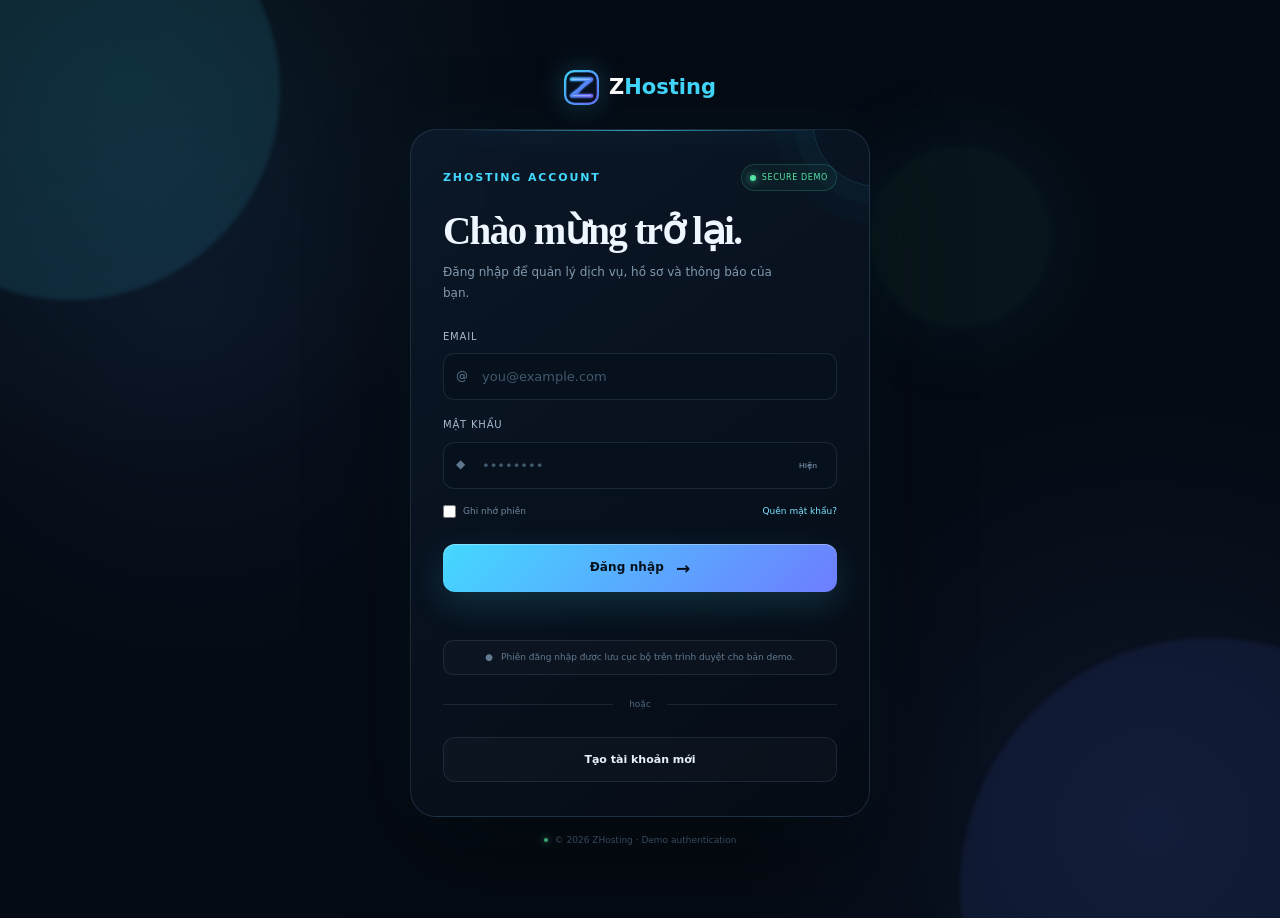
==== commit c17d5ae4: "perf: wire adaptive performance runtime" ====
--- a/admin/index.html
+++ b/admin/index.html
@@ -184,7 +184,7 @@
   </section>
 </main>
 
-<script src="../assets/js/admin-access.js"></script><script src="../assets/js/auth.js"></script>
+<script src="../assets/js/admin-access.js"></script><script src="../assets/js/performance.js" defer></script><script src="../assets/js/auth.js"></script>
 <script src="admin.js" defer></script>
 </body>
 </html>
--- a/assets/css/styles.css
+++ b/assets/css/styles.css
@@ -137,3 +137,44 @@
 /* Shared ZHosting brand asset */
 .brand-mark{overflow:hidden;display:grid;place-items:center;flex:0 0 auto}
 .brand-mark img{display:block;width:100%;height:100%;object-fit:contain}
+
+/* =========================================================
+   ZHosting global performance pass
+   ========================================================= */
+:root{--motion-fast:180ms;--motion-base:240ms;--motion-slow:500ms}
+img{content-visibility:auto}
+.reveal{will-change:auto}
+.server-card{will-change:auto}
+.header,.dash-header{backdrop-filter:blur(12px);-webkit-backdrop-filter:blur(12px)}
+.toast,.back-top,.modal{backdrop-filter:blur(8px);-webkit-backdrop-filter:blur(8px)}
+@media(max-width:700px){
+  .header,.dash-header{backdrop-filter:blur(8px);-webkit-backdrop-filter:blur(8px)}
+  .toast,.back-top,.modal{backdrop-filter:none;-webkit-backdrop-filter:none}
+}
+@media(prefers-reduced-motion:reduce){
+  .server-card{will-change:auto}
+}
+
+/* ===== ZHOSTING PERFORMANCE POLISH ===== */
+:root{--z-viewport-height:100vh}
+html{scroll-padding-top:84px}
+body{contain:paint}
+.noise{will-change:auto;contain:strict}
+.service-card,.price-card,.node-card,.review,.feature,.step,.launch-card,.compare-wrap,.config-panel,.config-result,.status-main,.status-list{contain:layout paint;backface-visibility:hidden}
+.reveal{will-change:opacity,transform}
+@media(min-width:701px){
+  .section{content-visibility:auto;contain-intrinsic-size:900px}
+}
+.zperf-lite .noise{display:none}
+.zperf-lite .server-card{animation:none!important;transform:none!important}
+.zperf-lite .hero:after{display:none}
+.zperf-lite .service-card:after,.zperf-lite .price-card.popular:before,.zperf-lite .cta:after{display:none}
+.zperf-lite .btn:before{display:none}
+.zperf-lite .service-card,.zperf-lite .price-card,.zperf-lite .review,.zperf-lite .feature,.zperf-lite .step{will-change:auto}
+.zperf-lite .service-card:hover,.zperf-lite .price-card:hover,.zperf-lite .review:hover,.zperf-lite .feature:hover{transform:none;box-shadow:none}
+.zperf-lite .header{backdrop-filter:none}
+.zperf-lite .reveal{transition-duration:.35s}
+.zperf-paused .server-card,.zperf-paused .pulse,.zperf-paused .live-dot{animation-play-state:paused!important}
+@media(prefers-reduced-motion:reduce){
+  .reveal{opacity:1!important;transform:none!important}
+}
--- a/admin/admin.css
+++ b/admin/admin.css
@@ -763,3 +763,105 @@
   .donut,.session-user::before,.empty,.admin-toast.is-visible{animation:none!important}
   .admin-panel:hover,.admin-privacy:hover,.admin-toolbar:focus-within{transform:none}
 }
+
+/* Privileged-device status */
+.admin-security-chip,.admin-command-security{
+  display:inline-flex;align-items:center;gap:6px;
+  border:1px solid rgba(85,230,165,.18);
+  border-radius:999px;
+  color:var(--admin-green);
+  background:rgba(85,230,165,.045);
+  font-size:8px;font-weight:800;letter-spacing:.1em;
+  text-transform:uppercase;
+}
+.admin-security-chip{margin-left:4px;padding:4px 7px;vertical-align:middle}
+.admin-command-security{padding:6px 9px;white-space:nowrap}
+.admin-command-security::before{
+  content:"";width:5px;height:5px;border-radius:50%;
+  background:currentColor;box-shadow:0 0 10px currentColor;
+  animation:adminSecurityPulse 1.8s ease-in-out infinite;
+}
+@keyframes adminSecurityPulse{0%,100%{opacity:.55;transform:scale(.85)}50%{opacity:1;transform:scale(1.15)}}
+@media(max-width:720px){
+  .admin-command-security{display:none}
+  .admin-security-chip{font-size:7px}
+}
+@media(prefers-reduced-motion:reduce){
+  .admin-command-security::before{animation:none}
+}
+
+/* =========================================================
+   Performance pass — keep motion smooth under real usage
+   ========================================================= */
+.admin-page{
+  text-rendering:optimizeLegibility;
+  -webkit-font-smoothing:antialiased;
+}
+.admin-bg-grid,.admin-noise,.admin-ambient,.admin-scanline{
+  pointer-events:none;
+}
+.admin-panel,.admin-kpi,.admin-privacy{
+  contain:layout paint;
+  will-change:auto;
+  transform:translateZ(0);
+}
+.admin-panel:hover,.admin-kpi:hover,.admin-privacy:hover{
+  will-change:transform;
+}
+.admin-panel::before{
+  will-change:auto;
+}
+.admin-page::after{
+  will-change:auto;
+}
+.admin-kpi strong,.donut,.growth-chart i,.bar-track i,.device-track i{
+  will-change:auto;
+}
+.admin-panel table tbody tr,
+.activity-row,
+.history-row{
+  contain:layout style;
+}
+.admin-workspace{
+  contain:layout;
+}
+.admin-header{
+  -webkit-backdrop-filter:blur(14px);
+  backdrop-filter:blur(14px);
+}
+@media(max-width:900px){
+  .admin-header{
+    -webkit-backdrop-filter:blur(10px);
+    backdrop-filter:blur(10px);
+  }
+}
+@media(max-width:620px){
+  .admin-header{
+    -webkit-backdrop-filter:blur(8px);
+    backdrop-filter:blur(8px);
+  }
+  .admin-panel,.admin-kpi,.admin-privacy{
+    box-shadow:0 12px 34px rgba(0,0,0,.13);
+  }
+}
+@media(prefers-reduced-motion:reduce){
+  .admin-page::after,.admin-scanline{display:none}
+  .admin-panel,.admin-kpi,.admin-privacy{contain:none}
+}
+
+/* ===== ADMIN PERFORMANCE POLISH ===== */
+.admin-main{contain:layout}
+.admin-kpi,.admin-panel,.admin-workspace,.admin-directory,.admin-detail{contain:layout paint}
+.admin-panel,.admin-workspace{content-visibility:auto;contain-intrinsic-size:420px}
+.admin-bg-grid,.admin-noise,.admin-scanline{will-change:auto}
+.admin-card,.admin-kpi,.admin-row,.admin-activity-item{backface-visibility:hidden}
+.zperf-lite .admin-noise,.zperf-lite .admin-scanline,.zperf-lite .admin-bg-grid{display:none}
+.zperf-lite .admin-ambient{display:none}
+.zperf-lite .admin-panel,.zperf-lite .admin-kpi,.zperf-lite .admin-card{backdrop-filter:none}
+.zperf-lite .admin-kpi:hover,.zperf-lite .admin-card:hover,.zperf-lite .admin-row:hover{transform:none!important;box-shadow:none}
+.zperf-lite .admin-panel::before,.zperf-lite .admin-panel::after,.zperf-lite .admin-command-bar::before{display:none}
+.zperf-lite .admin-reveal-group,.zperf-lite .admin-workspace{opacity:1!important;transform:none!important}
+.zperf-paused .admin-scanline,.zperf-paused .admin-ambient{animation-play-state:paused!important}
+@media(prefers-reduced-motion:reduce){
+  .admin-reveal-group,.admin-workspace{opacity:1!important;transform:none!important}
+}
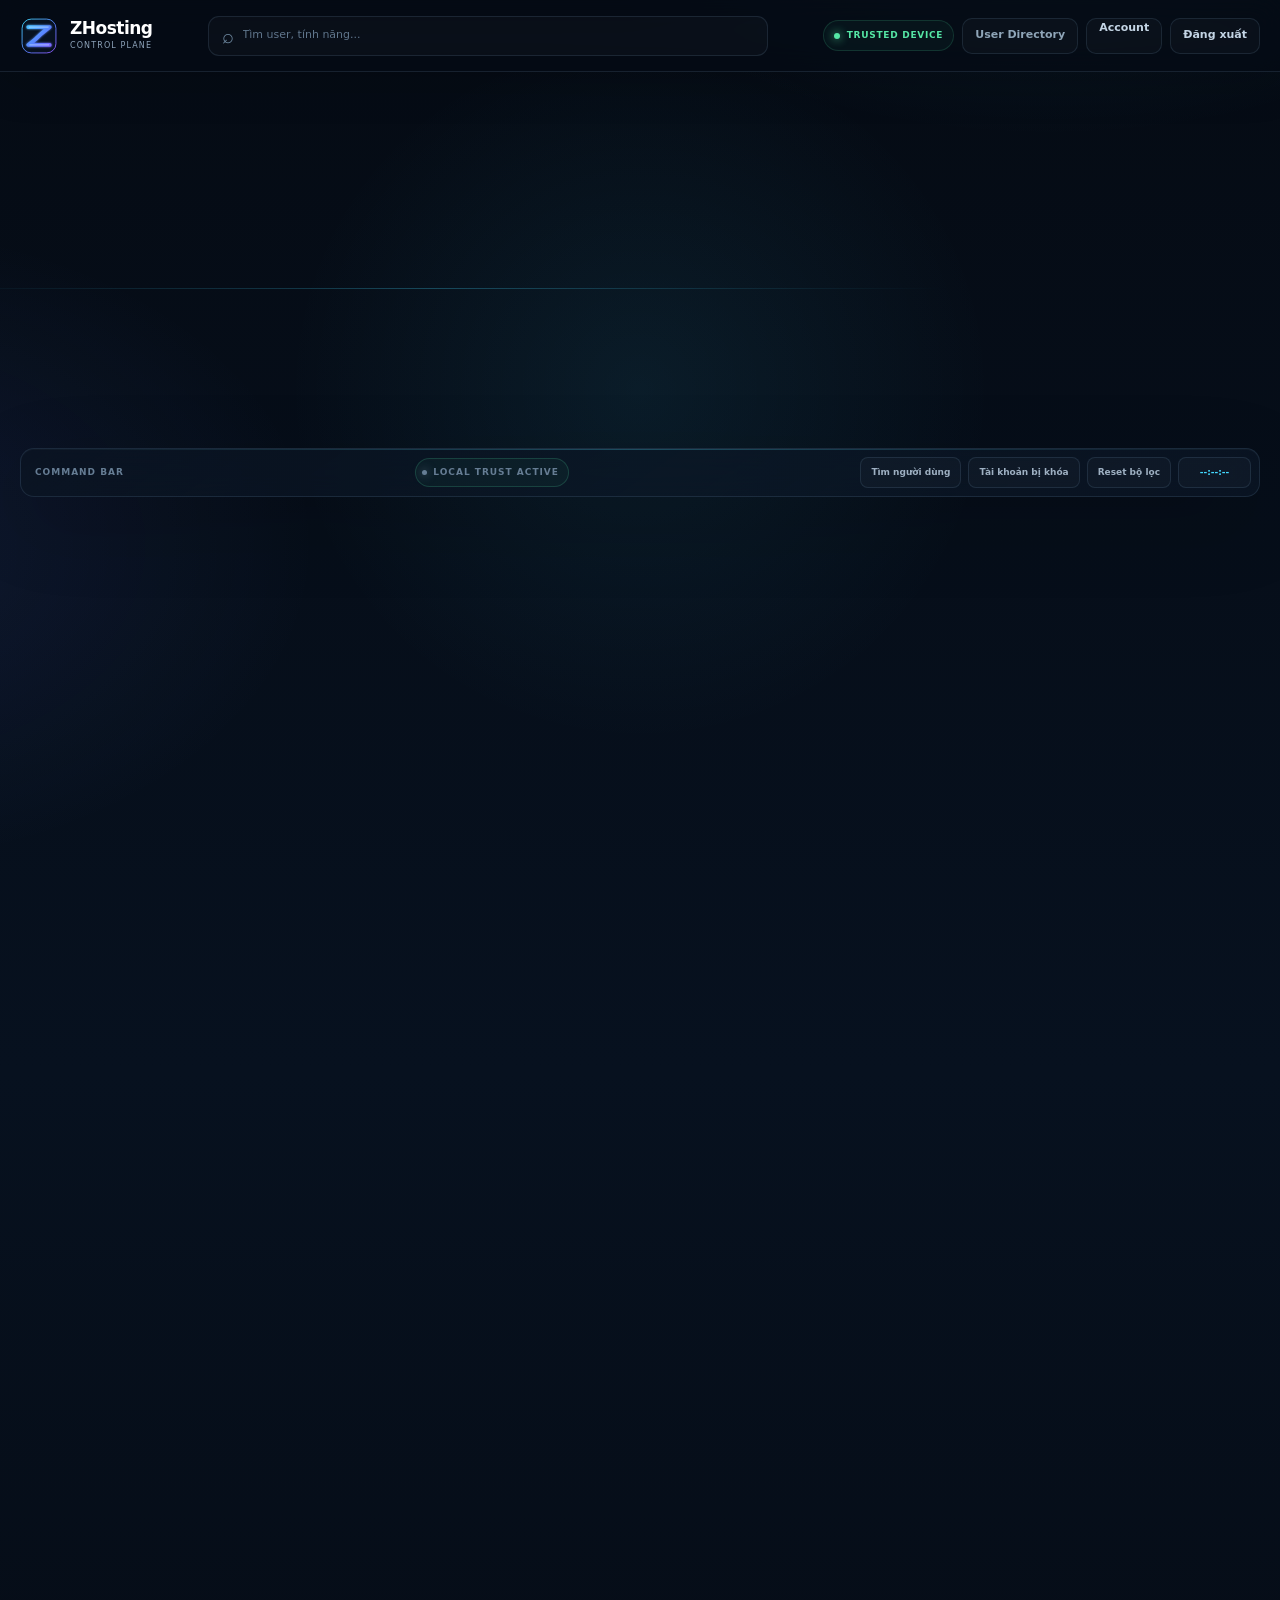
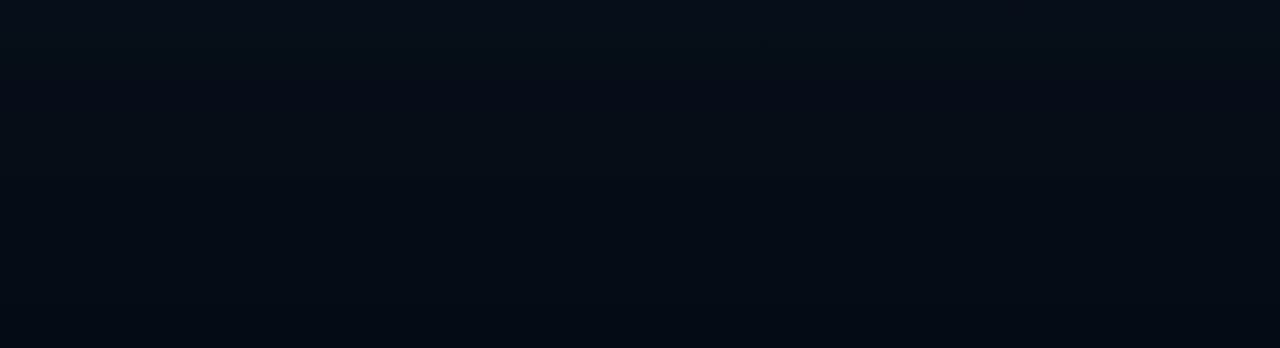
==== commit ec421f3d: "feat: improve admin account privacy fields" ====
--- a/admin/index.html
+++ b/admin/index.html
@@ -163,11 +163,13 @@
           <div><small>Đăng nhập cuối</small><b id="last">—</b></div>
           <div><small>Tổng login</small><b id="loginCount">0</b></div>
           <div><small>Thiết bị cuối</small><b id="device">—</b></div>
+          <div><small>IP đăng nhập</small><b id="ip">Chưa có dữ liệu</b></div>
+          <div><small>Email</small><b id="emailDetail">—</b></div>
         </div>
 
         <div class="admin-privacy-box">
-          <strong>Password protected</strong>
-          <span>Chỉ lưu password hash + salt. Admin không thể xem plaintext password.</span>
+          <strong>Credential protected</strong>
+          <span>Email có thể xem trong Admin Center. IP chỉ hiển thị khi hệ thống xác thực có lưu trường IP. Mật khẩu plaintext không bao giờ được hiển thị hoặc xuất ra.</span>
         </div>
 
         <div class="admin-actions">
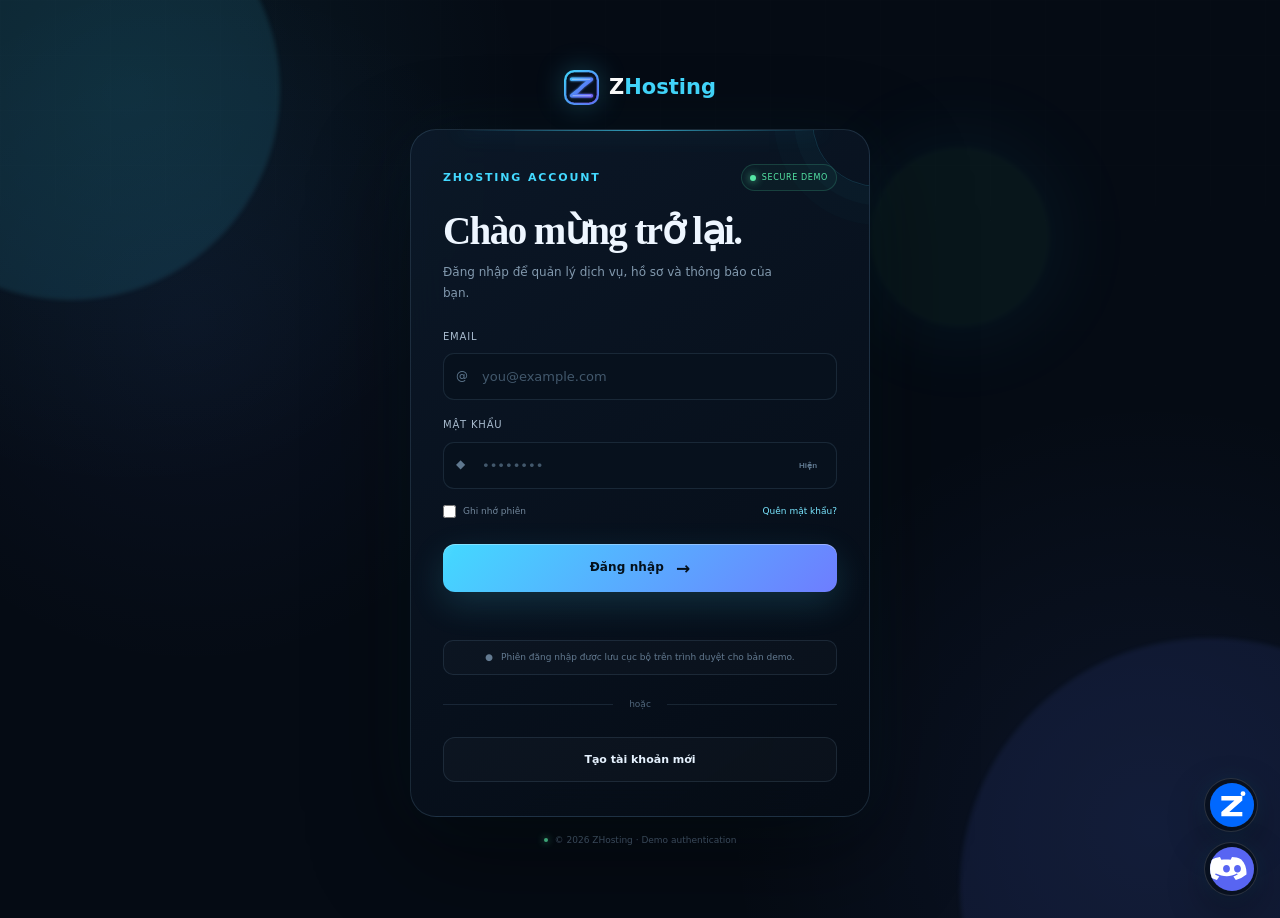
==== commit 390ab0a6: "feat: persist support dock across all pages" ====
--- a/admin/index.html
+++ b/admin/index.html
@@ -186,7 +186,7 @@
   </section>
 </main>
 
-<script src="../assets/js/admin-access.js"></script><script src="../assets/js/performance.js" defer></script><script src="../assets/js/auth.js"></script>
+<script src="../assets/js/admin-access.js" defer></script><script src="../assets/js/performance.js" defer></script><script src="../assets/js/auth.js" defer></script>
 <script src="admin.js" defer></script>
-</body>
+<script src="../assets/js/support.js" defer></script></body>
 </html>
--- a/assets/css/styles.css
+++ b/assets/css/styles.css
@@ -178,3 +178,95 @@
 @media(prefers-reduced-motion:reduce){
   .reveal{opacity:1!important;transform:none!important}
 }
+
+
+/* ===== USER SUPPORT FLOATERS ===== */
+.support-float{position:fixed;right:22px;bottom:22px;z-index:80;display:flex;flex-direction:column;gap:9px;align-items:stretch;width:210px;pointer-events:none}
+.support-float-heading{display:flex;align-items:center;justify-content:flex-end;gap:7px;padding:0 7px 1px;color:#9fb4c7;font:700 8px var(--font-ui);letter-spacing:.11em;text-transform:uppercase;text-shadow:0 1px 10px rgba(0,0,0,.45)}
+.support-float-heading i{width:6px;height:6px;border-radius:50%;background:#55e6a5;box-shadow:0 0 12px rgba(85,230,165,.75);animation:supportPulse 2s ease-in-out infinite}
+.support-float-item{position:relative;pointer-events:auto;display:flex;align-items:center;gap:10px;width:100%;min-height:62px;padding:8px 10px 8px 9px;border:1px solid rgba(137,190,230,.16);border-radius:17px;background:linear-gradient(135deg,rgba(8,18,31,.96),rgba(10,23,39,.88));color:#edf6ff;text-decoration:none;overflow:hidden;box-shadow:0 14px 40px rgba(0,0,0,.28),inset 0 1px 0 rgba(255,255,255,.035);backdrop-filter:blur(14px);-webkit-backdrop-filter:blur(14px);transition:transform .22s ease,border-color .22s ease,box-shadow .22s ease,background .22s ease}
+.support-float-item::before{content:"";position:absolute;inset:0;background:linear-gradient(105deg,transparent 25%,rgba(255,255,255,.07) 48%,transparent 70%);transform:translateX(-115%);transition:transform .55s ease;pointer-events:none}
+.support-float-item:hover{transform:translateX(-4px);border-color:rgba(67,217,255,.4);background:linear-gradient(135deg,rgba(9,23,39,.98),rgba(12,29,49,.95));box-shadow:0 20px 48px rgba(0,0,0,.35),0 0 25px rgba(67,217,255,.1)}
+.support-float-item:hover::before{transform:translateX(115%)}
+.support-float-icon{width:42px;height:42px;flex:0 0 42px;display:grid;place-items:center;border-radius:13px;color:#fff;font:800 16px var(--font-display);box-shadow:0 8px 20px rgba(0,0,0,.2)}
+.support-float-icon span{transform:translateY(-.5px)}
+.support-zalo .support-float-icon{background:linear-gradient(135deg,#59dcff,#2687ff);box-shadow:0 0 22px rgba(45,140,255,.25)}
+.support-discord .support-float-icon{background:linear-gradient(135deg,#aebcff,#6577ff);box-shadow:0 0 22px rgba(107,124,255,.24)}
+.support-float-copy{min-width:0;display:grid;gap:2px;line-height:1}
+.support-float-copy strong{font:800 11px var(--font-display);letter-spacing:.01em}
+.support-float-copy small{font:600 9px var(--font-ui);color:#d1dfeb;white-space:nowrap}
+.support-float-copy em{font:500 8px var(--font-ui);font-style:normal;color:#718aa0;white-space:nowrap}
+.support-float-arrow{margin-left:auto;color:#7190a7;font:700 14px var(--font-ui);transition:transform .22s ease,color .22s ease}
+.support-float-item:hover .support-float-arrow{transform:translate(2px,-2px);color:#43d9ff}
+.support-float-item:focus-visible{outline:2px solid rgba(67,217,255,.78);outline-offset:3px}
+@keyframes supportPulse{0%,100%{opacity:.55;transform:scale(.85)}50%{opacity:1;transform:scale(1)}}
+@media(max-width:700px){
+  .support-float{right:12px;bottom:14px;width:174px;gap:7px}
+  .support-float-heading{font-size:7px}
+  .support-float-item{min-height:54px;padding:6px 8px;border-radius:15px;gap:8px}
+  .support-float-icon{width:36px;height:36px;flex-basis:36px;border-radius:11px;font-size:14px}
+  .support-float-copy strong{font-size:10px}.support-float-copy small{font-size:8px}.support-float-copy em{font-size:7px}
+}
+@media(max-width:430px){
+  .support-float{right:10px;bottom:10px;width:50px;gap:7px}
+  .support-float-heading{justify-content:center;padding:0;height:8px}
+  .support-float-heading span{position:absolute;width:1px;height:1px;overflow:hidden;clip:rect(0 0 0 0);white-space:nowrap}
+  .support-float-item{width:50px;min-height:50px;height:50px;padding:6px;justify-content:center;border-radius:15px}
+  .support-float-copy,.support-float-arrow{display:none}
+  .support-float-icon{width:38px;height:38px;flex-basis:38px;border-radius:12px}
+  .support-float-item::after{content:attr(aria-label);position:absolute;right:58px;top:50%;transform:translateY(-50%) translateX(4px);opacity:0;pointer-events:none;white-space:nowrap;padding:7px 9px;border:1px solid rgba(137,190,230,.16);border-radius:9px;background:rgba(5,13,23,.96);color:#dceaf5;font:600 8px var(--font-ui);box-shadow:0 10px 25px rgba(0,0,0,.3);transition:opacity .18s ease,transform .18s ease}
+  .support-float-item:hover::after,.support-float-item:focus-visible::after{opacity:1;transform:translateY(-50%) translateX(0)}
+}
+@media(max-width:380px){
+  .support-float{right:8px;bottom:9px}
+  .support-float-item{width:46px;height:46px;min-height:46px}
+  .support-float-icon{width:34px;height:34px;flex-basis:34px}
+}
+@media(prefers-reduced-motion:reduce){
+  .support-float-heading i{animation:none}
+  .support-float-item,.support-float-item::before,.support-float-arrow,.support-float-item::after{transition:none}
+  .support-float-item:hover{transform:none}
+}
+/* ===== EASY START / USER GUIDANCE ===== */
+.getting-started-section{position:relative}
+.start-grid{display:grid;grid-template-columns:repeat(3,1fr);gap:16px;margin-top:28px}
+.start-card{position:relative;min-height:285px;padding:28px;border:1px solid rgba(137,190,230,.13);border-radius:24px;background:linear-gradient(145deg,rgba(11,24,40,.88),rgba(7,15,27,.72));box-shadow:0 18px 50px rgba(0,0,0,.18);overflow:hidden;transition:transform .28s ease,border-color .28s ease,box-shadow .28s ease}
+.start-card::after{content:"";position:absolute;inset:auto -30% -55% 25%;height:180px;background:radial-gradient(circle,rgba(67,217,255,.10),transparent 65%);pointer-events:none}
+.start-card:hover{transform:translateY(-6px);border-color:rgba(67,217,255,.28);box-shadow:0 24px 60px rgba(0,0,0,.28),0 0 35px rgba(67,217,255,.06)}
+.start-number{position:absolute;top:20px;right:22px;color:rgba(169,186,203,.42);font:700 11px var(--font-display);letter-spacing:.12em}
+.start-icon{width:48px;height:48px;display:grid;place-items:center;border-radius:14px;border:1px solid rgba(67,217,255,.22);background:rgba(67,217,255,.07);color:#43d9ff;font:700 12px var(--font-display);margin-bottom:26px}
+.start-card h3{margin:0 0 10px;font:700 22px var(--font-display);color:#edf6ff}
+.start-card p{margin:0;max-width:34ch;color:#8fa3b7;line-height:1.7}
+.start-card a{display:inline-flex;gap:8px;align-items:center;margin-top:22px;color:#cceeff;font-weight:700;text-decoration:none}
+.start-card a:hover{color:#43d9ff}
+.start-card a span{transition:transform .2s ease}.start-card a:hover span{transform:translateX(3px)}
+.start-note{display:flex;align-items:center;gap:12px;margin:18px auto 0;max-width:900px;padding:14px 18px;border:1px solid rgba(67,217,255,.12);border-radius:16px;background:rgba(8,18,31,.64);color:#91a6b9;line-height:1.6}
+.start-note strong{color:#dceeff}
+.start-note-dot{width:8px;height:8px;flex:0 0 8px;border-radius:50%;background:#55e6a5;box-shadow:0 0 14px rgba(85,230,165,.55)}
+@media(max-width:900px){.start-grid{grid-template-columns:1fr 1fr}.start-card:last-child{grid-column:1/-1}}
+@media(max-width:620px){.start-grid{grid-template-columns:1fr}.start-card:last-child{grid-column:auto}.start-card{min-height:0;padding:22px}.start-note{align-items:flex-start;font-size:13px}}
+@media(prefers-reduced-motion:reduce){.start-card,.start-card a span{transition:none}.start-card:hover{transform:none}.start-card a:hover span{transform:none}}
+
+
+/* ===== PRICING + CONFIG DECISION UX ===== */
+.plan-fit{display:block;margin:9px 0 0;color:#6f8ba4;font:700 8px var(--font-ui);letter-spacing:.1em;text-transform:uppercase}
+.plan-tip{display:grid;gap:5px;margin:15px 0 18px;padding:12px 13px;border:1px solid rgba(67,217,255,.1);border-radius:12px;background:rgba(67,217,255,.035);font-size:9px;line-height:1.55}
+.plan-tip b{color:#cfeeff;font-size:9px}
+.plan-tip span{color:#728ba1}
+.config-recommendation{display:grid;gap:5px;margin:12px 0 17px;padding:11px 13px;border:1px solid rgba(85,230,165,.14);border-radius:12px;background:rgba(85,230,165,.035)}
+.config-recommendation span{font:700 8px var(--font-ui);letter-spacing:.12em;color:var(--green)}
+.config-recommendation b{font-size:10px;line-height:1.55;color:#cce0ef;font-weight:600}
+.config-disclaimer{margin:10px 0 0!important;color:#566f85!important;font-size:8px!important;line-height:1.55!important}
+.config-check{transition:border-color .2s ease,background .2s ease,transform .2s ease}
+.config-check.is-selected{border-color:rgba(67,217,255,.28)!important;background:rgba(67,217,255,.055)!important}
+.config-check.is-selected strong{color:var(--cyan)}
+@media(max-width:700px){
+  .plan-tip{font-size:8.5px}
+  .config-recommendation{margin-top:9px}
+}
+@media(prefers-reduced-motion:reduce){
+  .config-check{transition:none}
+}
+
+/* ===== Persistent branded support dock ===== */
+.support-dock{position:fixed;right:22px;bottom:22px;z-index:60;display:flex;flex-direction:column;gap:10px;align-items:flex-end;pointer-events:none}.support-dock-item{pointer-events:auto;display:flex;align-items:center;gap:10px;width:54px;height:54px;padding:5px;border:1px solid rgba(255,255,255,.14);border-radius:999px;background:rgba(7,15,27,.82);backdrop-filter:blur(16px);box-shadow:0 14px 38px rgba(0,0,0,.32),0 0 24px rgba(67,217,255,.08);color:#fff;text-decoration:none;overflow:hidden;transition:width .28s ease,transform .22s ease,border-color .22s ease,box-shadow .22s ease}.support-dock-item:hover,.support-dock-item:focus-visible{width:190px;transform:translateX(-3px);border-color:rgba(67,217,255,.42);box-shadow:0 18px 44px rgba(0,0,0,.38),0 0 28px rgba(67,217,255,.14);outline:none}.support-dock-icon{flex:0 0 44px;width:44px;height:44px;border-radius:50%;overflow:hidden;display:grid;place-items:center;background:#101b2c;box-shadow:inset 0 0 0 1px rgba(255,255,255,.12)}.support-dock-icon img{display:block;width:100%;height:100%;object-fit:cover}.support-dock-label{min-width:0;display:flex;flex:1;flex-direction:column;line-height:1.15;opacity:0;transform:translateX(8px);transition:opacity .18s ease,transform .22s ease;white-space:nowrap}.support-dock-item:hover .support-dock-label,.support-dock-item:focus-visible .support-dock-label{opacity:1;transform:none}.support-dock-label b{font-size:12px;font-weight:800}.support-dock-label small{margin-top:4px;color:#8ea4bb;font-size:10px}.support-dock-arrow{font-size:14px;color:#8ea4bb;opacity:0;transition:opacity .18s ease}.support-dock-item:hover .support-dock-arrow,.support-dock-item:focus-visible .support-dock-arrow{opacity:1}.support-dock-zalo:hover,.support-dock-zalo:focus-visible{border-color:rgba(0,104,255,.58)}.support-dock-discord:hover,.support-dock-discord:focus-visible{border-color:rgba(88,101,242,.62)}@media(max-width:600px){.support-dock{right:14px;bottom:14px;gap:8px}.support-dock-item{width:48px;height:48px;padding:4px}.support-dock-icon{width:40px;height:40px;flex-basis:40px}.support-dock-item:hover,.support-dock-item:focus-visible{width:48px;transform:none}.support-dock-label,.support-dock-arrow{display:none}}@media(prefers-reduced-motion:reduce){.support-dock-item,.support-dock-label{transition:none}.support-dock-item:hover,.support-dock-item:focus-visible{transform:none}}
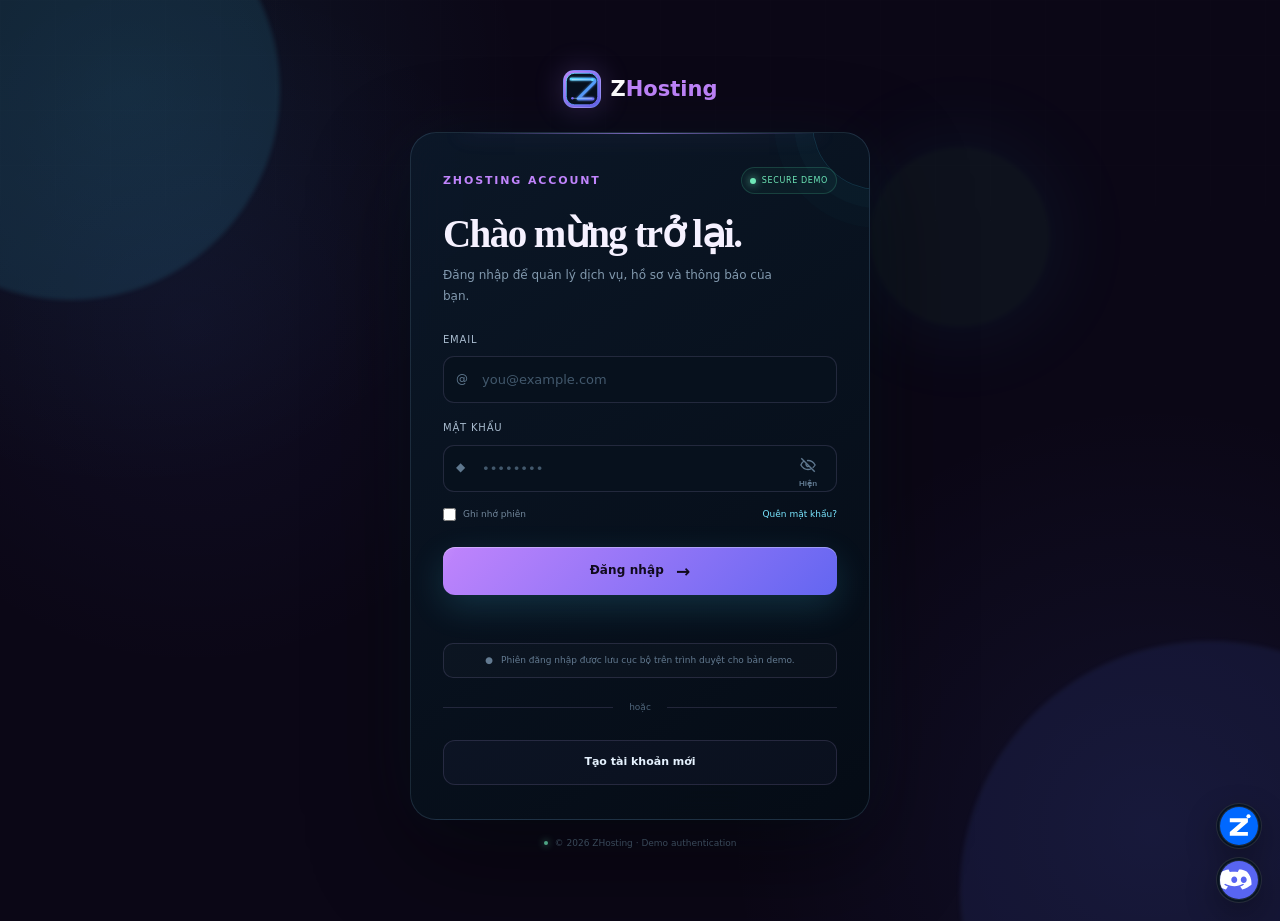
==== commit 7b81a34d: "feat: add live system status micro UI" ====
--- a/admin/index.html
+++ b/admin/index.html
@@ -10,6 +10,8 @@
   <link rel="stylesheet" href="admin.css">
 </head>
 <body class="admin-page">
+  <div class="admin-live-bar" role="status"><span class="site-live-dot" aria-hidden="true"></span><span>Control plane online</span><time data-live-clock aria-live="polite"></time></div>
+
 <div class="admin-bg-grid" aria-hidden="true"></div><div class="admin-scanline" aria-hidden="true"></div><div class="admin-noise" aria-hidden="true"></div><div class="admin-ambient ambient-one" aria-hidden="true"></div><div class="admin-ambient ambient-two" aria-hidden="true"></div>
 <header class="admin-header">
   <div class="admin-header-inner">
--- a/assets/css/styles.css
+++ b/assets/css/styles.css
@@ -270,3 +270,138 @@
 
 /* ===== Persistent branded support dock ===== */
 .support-dock{position:fixed;right:22px;bottom:22px;z-index:60;display:flex;flex-direction:column;gap:10px;align-items:flex-end;pointer-events:none}.support-dock-item{pointer-events:auto;display:flex;align-items:center;gap:10px;width:54px;height:54px;padding:5px;border:1px solid rgba(255,255,255,.14);border-radius:999px;background:rgba(7,15,27,.82);backdrop-filter:blur(16px);box-shadow:0 14px 38px rgba(0,0,0,.32),0 0 24px rgba(67,217,255,.08);color:#fff;text-decoration:none;overflow:hidden;transition:width .28s ease,transform .22s ease,border-color .22s ease,box-shadow .22s ease}.support-dock-item:hover,.support-dock-item:focus-visible{width:190px;transform:translateX(-3px);border-color:rgba(67,217,255,.42);box-shadow:0 18px 44px rgba(0,0,0,.38),0 0 28px rgba(67,217,255,.14);outline:none}.support-dock-icon{flex:0 0 44px;width:44px;height:44px;border-radius:50%;overflow:hidden;display:grid;place-items:center;background:#101b2c;box-shadow:inset 0 0 0 1px rgba(255,255,255,.12)}.support-dock-icon img{display:block;width:100%;height:100%;object-fit:cover}.support-dock-label{min-width:0;display:flex;flex:1;flex-direction:column;line-height:1.15;opacity:0;transform:translateX(8px);transition:opacity .18s ease,transform .22s ease;white-space:nowrap}.support-dock-item:hover .support-dock-label,.support-dock-item:focus-visible .support-dock-label{opacity:1;transform:none}.support-dock-label b{font-size:12px;font-weight:800}.support-dock-label small{margin-top:4px;color:#8ea4bb;font-size:10px}.support-dock-arrow{font-size:14px;color:#8ea4bb;opacity:0;transition:opacity .18s ease}.support-dock-item:hover .support-dock-arrow,.support-dock-item:focus-visible .support-dock-arrow{opacity:1}.support-dock-zalo:hover,.support-dock-zalo:focus-visible{border-color:rgba(0,104,255,.58)}.support-dock-discord:hover,.support-dock-discord:focus-visible{border-color:rgba(88,101,242,.62)}@media(max-width:600px){.support-dock{right:14px;bottom:14px;gap:8px}.support-dock-item{width:48px;height:48px;padding:4px}.support-dock-icon{width:40px;height:40px;flex-basis:40px}.support-dock-item:hover,.support-dock-item:focus-visible{width:48px;transform:none}.support-dock-label,.support-dock-arrow{display:none}}@media(prefers-reduced-motion:reduce){.support-dock-item,.support-dock-label{transition:none}.support-dock-item:hover,.support-dock-item:focus-visible{transform:none}}
+
+/* ===== V1.4 UI HARDENING ===== */
+:focus-visible{outline:2px solid rgba(67,217,255,.82);outline-offset:3px}
+button,a,input,select,textarea{touch-action:manipulation}
+img{max-width:100%;height:auto}
+@media(max-width:700px){
+  .container{width:min(100% - 24px,1180px)}
+  .hero-actions,.section-actions{flex-wrap:wrap}
+}
+@media(prefers-reduced-motion:reduce){
+  *,*::before,*::after{scroll-behavior:auto!important}
+}
+
+/* ===== Support Dock V2 — floating branded contact bubbles ===== */
+.support-dock{position:fixed;right:20px;bottom:20px;z-index:999;display:flex;flex-direction:column;align-items:flex-end;gap:9px;pointer-events:none}.support-dock-title{display:flex;align-items:center;gap:7px;margin:0 3px 1px 0;padding:6px 9px;border:1px solid rgba(67,217,255,.12);border-radius:999px;background:rgba(5,11,20,.7);backdrop-filter:blur(12px);color:#6f879e;font:800 8px var(--font-ui,Inter,sans-serif);letter-spacing:.14em;box-shadow:0 8px 25px rgba(0,0,0,.18)}.support-dock-title span{width:6px;height:6px;border-radius:50%;background:#55e6a5;box-shadow:0 0 10px rgba(85,230,165,.8);animation:supportOnline 1.8s ease-in-out infinite}.support-dock-title small{color:#55e6a5;font-size:7px}.support-dock-item{position:relative;pointer-events:auto;display:flex;align-items:center;gap:10px;width:58px;height:58px;padding:6px;border:1px solid rgba(255,255,255,.13);border-radius:999px;background:linear-gradient(145deg,rgba(14,27,45,.94),rgba(5,12,22,.94));backdrop-filter:blur(18px);box-shadow:0 16px 42px rgba(0,0,0,.35),inset 0 1px rgba(255,255,255,.08);color:#fff;text-decoration:none;overflow:hidden;transition:width .32s cubic-bezier(.2,.8,.2,1),transform .25s ease,border-color .25s ease,box-shadow .25s ease}.support-dock-item::before{content:"";position:absolute;inset:0;border-radius:inherit;background:linear-gradient(115deg,transparent 25%,rgba(255,255,255,.1) 50%,transparent 75%);transform:translateX(-120%);transition:transform .6s ease;pointer-events:none}.support-dock-item:hover::before,.support-dock-item:focus-visible::before{transform:translateX(120%)}.support-dock-item:hover,.support-dock-item:focus-visible{width:220px;transform:translateX(-3px);outline:none;box-shadow:0 20px 50px rgba(0,0,0,.4),0 0 30px rgba(67,217,255,.1)}.support-dock-icon{position:relative;flex:0 0 46px;width:46px;height:46px;border-radius:50%;overflow:hidden;display:grid;place-items:center;background:#0d1828;box-shadow:0 0 0 1px rgba(255,255,255,.1),0 0 20px rgba(67,217,255,.08)}.support-dock-icon img{display:block;width:100%;height:100%;object-fit:cover}.support-dock-label{min-width:0;display:flex;flex:1;flex-direction:column;line-height:1.15;opacity:0;transform:translateX(10px);transition:opacity .2s ease .04s,transform .24s ease .04s;white-space:nowrap}.support-dock-item:hover .support-dock-label,.support-dock-item:focus-visible .support-dock-label{opacity:1;transform:none}.support-dock-label b{font:800 12px var(--font-display,Inter,sans-serif);color:#edf6ff}.support-dock-label small{margin-top:4px;color:#8197ad;font-size:9px}.support-dock-arrow{margin-right:5px;color:#91a8bd;font-size:15px;opacity:0;transform:translateX(-4px);transition:opacity .2s ease,transform .2s ease}.support-dock-item:hover .support-dock-arrow,.support-dock-item:focus-visible .support-dock-arrow{opacity:1;transform:none}.support-dock-zalo:hover,.support-dock-zalo:focus-visible{border-color:rgba(0,104,255,.62);box-shadow:0 20px 50px rgba(0,0,0,.4),0 0 32px rgba(0,104,255,.18)}.support-dock-discord:hover,.support-dock-discord:focus-visible{border-color:rgba(88,101,242,.66);box-shadow:0 20px 50px rgba(0,0,0,.4),0 0 32px rgba(88,101,242,.18)}@keyframes supportOnline{0%,100%{opacity:.45;transform:scale(.85)}50%{opacity:1;transform:scale(1.15)}}@media(max-width:600px){.support-dock{right:13px;bottom:13px;gap:7px}.support-dock-title{display:none}.support-dock-item{width:50px;height:50px;padding:5px}.support-dock-icon{width:40px;height:40px;flex-basis:40px}.support-dock-item:hover,.support-dock-item:focus-visible{width:50px;transform:none}.support-dock-label,.support-dock-arrow{display:none}}@media(prefers-reduced-motion:reduce){.support-dock-title span{animation:none}.support-dock-item,.support-dock-item::before,.support-dock-label,.support-dock-arrow{transition:none}.support-dock-item:hover,.support-dock-item:focus-visible{transform:none}}
+
+
+/* ===== Compact support bubbles + footer contact ===== */
+.support-dock{right:16px;bottom:16px;gap:7px}
+.support-dock-title{display:none}
+.support-dock-item{width:46px;height:46px;padding:4px;gap:8px}
+.support-dock-icon{width:38px;height:38px;flex-basis:38px}
+.support-dock-item:hover,.support-dock-item:focus-visible{width:46px;transform:translateY(-2px)}
+.support-dock-label,.support-dock-arrow{display:none}
+.support-dock-item::before{display:none}
+.support-dock-zalo:hover,.support-dock-zalo:focus-visible{box-shadow:0 12px 30px rgba(0,0,0,.34),0 0 22px rgba(0,104,255,.2)}
+.support-dock-discord:hover,.support-dock-discord:focus-visible{box-shadow:0 12px 30px rgba(0,0,0,.34),0 0 22px rgba(88,101,242,.2)}
+.footer-contact{padding:0 0 22px}
+.footer-contact-inner{display:flex;align-items:center;justify-content:space-between;gap:18px;padding:16px 18px;border:1px solid rgba(67,217,255,.13);border-radius:16px;background:linear-gradient(120deg,rgba(10,23,38,.82),rgba(7,14,24,.72));box-shadow:0 18px 55px rgba(0,0,0,.16)}
+.footer-contact-copy{display:flex;align-items:center;gap:12px;min-width:0}
+.footer-contact-copy>i{width:8px;height:8px;flex:0 0 8px;border-radius:50%;background:var(--green);box-shadow:0 0 12px rgba(85,230,165,.65)}
+.footer-contact-copy b{display:block;font-size:12px}
+.footer-contact-copy span{display:block;margin-top:2px;color:#71879d;font-size:10px}
+.footer-contact-links{display:flex;align-items:center;gap:8px;flex-wrap:wrap;justify-content:flex-end}
+.footer-contact-link{display:inline-flex;align-items:center;gap:7px;padding:8px 11px;border:1px solid var(--line);border-radius:10px;color:#dcecff;text-decoration:none;font-size:10px;font-weight:800;background:rgba(255,255,255,.025);transition:.2s var(--ease)}
+.footer-contact-link:hover{transform:translateY(-2px);border-color:rgba(67,217,255,.3);background:rgba(67,217,255,.06);color:#fff}
+.footer-contact-link b{font-size:9px;color:var(--cyan)}
+@media(max-width:700px){
+  .support-dock{right:12px;bottom:12px;gap:6px}
+  .support-dock-item{width:42px;height:42px;padding:3px}
+  .support-dock-icon{width:36px;height:36px;flex-basis:36px}
+  .footer-contact-inner{align-items:flex-start;flex-direction:column;padding:15px}
+  .footer-contact-links{justify-content:flex-start;width:100%}
+  .footer-contact-link{flex:1;justify-content:center}
+}
+@media(prefers-reduced-motion:reduce){
+  .support-dock-item,.footer-contact-link{transition:none}
+  .support-dock-item:hover,.support-dock-item:focus-visible,.footer-contact-link:hover{transform:none}
+}
+
+/* ===== ZHOSTING QUALITY LAYER v1.4.1 ===== */
+.skip-link{position:fixed;left:14px;top:14px;z-index:100;padding:10px 14px;border:1px solid rgba(67,217,255,.45);border-radius:10px;background:#081522;color:#fff;transform:translateY(-180%);transition:transform .2s ease}.skip-link:focus{transform:none;outline:2px solid var(--cyan);outline-offset:3px}
+:focus-visible{outline:2px solid rgba(67,217,255,.78);outline-offset:3px}button:focus-visible,a:focus-visible,input:focus-visible,select:focus-visible,textarea:focus-visible{outline:2px solid rgba(67,217,255,.78);outline-offset:3px}
+img,svg{max-width:100%;height:auto}.btn[disabled],button[disabled]{opacity:.55;cursor:not-allowed;transform:none!important;filter:none!important}.is-loading{pointer-events:none;opacity:.68}.sr-only{position:absolute!important;width:1px!important;height:1px!important;padding:0!important;margin:-1px!important;overflow:hidden!important;clip:rect(0,0,0,0)!important;white-space:nowrap!important;border:0!important}.field-invalid{border-color:rgba(255,105,125,.65)!important;box-shadow:0 0 0 3px rgba(255,105,125,.08)}
+@media print{.noise,.header,.support-float,.back-top,.toast,.scroll-progress,.hero-visual,.hero-actions,.cta-actions{display:none!important}body{background:#fff!important;color:#111!important}.section,.hero{padding:30px 0!important}.container{width:100%!important}.service-card,.price-card,.feature,.step,.status-main,.status-list{break-inside:avoid;box-shadow:none!important;background:#fff!important;border-color:#bbb!important;color:#111!important}}
+@media(prefers-reduced-motion:reduce){.skip-link{transition:none}}
+
+
+/* ===== PERFORMANCE OPTIMIZATION v1.4.2 ===== */
+body{contain:paint}
+img,svg{content-visibility:auto}
+.zperf-lite .server-card{animation:none!important}
+.zperf-lite .orb,.zperf-lite .hero:after{filter:none;opacity:.5}
+.zperf-lite .service-card:after,.zperf-lite .price-card.popular:before,.zperf-lite .cta:after{display:none}
+.zperf-lite .header{backdrop-filter:blur(10px)}
+.zperf-data-saver .noise{display:none}
+.zperf-data-saver .support-dock-item::before{display:none}
+.zperf-paused .server-card,.zperf-paused .support-dock-title span{animation-play-state:paused!important}
+@media(max-width:700px){
+ body{overscroll-behavior-x:none}
+ .header{backdrop-filter:blur(8px)}
+ .hero-grid{content-visibility:auto;contain-intrinsic-size:700px}
+ .section{content-visibility:auto;contain-intrinsic-size:600px}
+}
+@media(prefers-reduced-motion:reduce){
+ html{scroll-behavior:auto!important}
+ .reveal{opacity:1!important;transform:none!important}
+}
+/* ===== BRAND + SUPPORT CONTACT REFINEMENT v1.4.3 ===== */
+.brand-mark{width:38px;height:38px;border-radius:11px;background:rgba(7,17,31,.9);border:1px solid rgba(99,232,255,.18);box-shadow:0 8px 26px rgba(0,0,0,.2),0 0 22px rgba(67,217,255,.1)}
+.brand-mark img{width:100%;height:100%;object-fit:cover}
+.footer-contact{padding:0 0 24px}.footer-contact-inner{position:relative;overflow:hidden}.footer-contact-inner:before{content:"";position:absolute;inset:0;pointer-events:none;background:radial-gradient(circle at 0 0,rgba(67,217,255,.07),transparent 34%)}.footer-contact-copy,.footer-contact-links{position:relative;z-index:1}.footer-contact-copy>i{animation:supportPulse 2.4s ease-in-out infinite}.footer-contact-links{gap:9px}.footer-contact-link{min-width:150px;padding:9px 10px;gap:9px;border-radius:12px}.footer-contact-link img{display:block;width:18px;height:18px;border-radius:5px;object-fit:cover}.footer-contact-link span:not(.footer-email-icon){display:flex;flex-direction:column;line-height:1.1;text-align:left}.footer-contact-link b{font-size:9px;text-transform:uppercase;letter-spacing:.06em}.footer-contact-link small{margin-top:3px;color:#7f95aa;font-size:9px;font-weight:600}.footer-contact-link i{margin-left:auto;color:#6f879e;font-style:normal;font-size:13px;transition:transform .2s ease,color .2s ease}.footer-contact-link:hover i{transform:translate(2px,-2px);color:var(--cyan)}.footer-email-icon{display:grid;place-items:center;width:18px;height:18px;border-radius:5px;background:rgba(67,217,255,.1);border:1px solid rgba(67,217,255,.18);color:var(--cyan);font-size:10px;font-weight:900}.support-dock{right:18px;bottom:18px;gap:8px;align-items:flex-end}.support-dock-label{display:block;margin:0 2px 1px 0;color:#657b90;font-size:8px;font-weight:800;letter-spacing:.13em}.support-dock-item{position:relative;width:46px;height:46px;padding:3px;border:1px solid rgba(255,255,255,.12);background:rgba(7,15,27,.9);backdrop-filter:blur(12px);box-shadow:0 12px 32px rgba(0,0,0,.3);transition:transform .2s ease,border-color .2s ease,box-shadow .2s ease}.support-dock-icon{width:38px;height:38px;flex-basis:38px}.support-dock-item:hover,.support-dock-item:focus-visible{width:46px;transform:translateY(-2px)}.support-dock-tooltip{position:absolute;right:54px;top:50%;transform:translate(5px,-50%);opacity:0;pointer-events:none;display:flex;flex-direction:column;min-width:105px;padding:8px 10px;border:1px solid rgba(255,255,255,.1);border-radius:10px;background:rgba(5,11,20,.94);box-shadow:0 12px 30px rgba(0,0,0,.32);transition:opacity .18s ease,transform .18s ease}.support-dock-item:hover .support-dock-tooltip,.support-dock-item:focus-visible .support-dock-tooltip{opacity:1;transform:translate(0,-50%)}.support-dock-tooltip b{font-size:10px;color:#eef8ff}.support-dock-tooltip small{margin-top:2px;color:#71879d;font-size:9px}@keyframes supportPulse{0%,100%{opacity:.55;box-shadow:0 0 8px rgba(85,230,165,.35)}50%{opacity:1;box-shadow:0 0 15px rgba(85,230,165,.7)}}@media(max-width:700px){.brand-mark{width:35px;height:35px}.footer-contact-inner{gap:14px}.footer-contact-links{width:100%;display:grid;grid-template-columns:repeat(3,minmax(0,1fr))}.footer-contact-link{min-width:0;width:100%}.footer-contact-link small{overflow:hidden;text-overflow:ellipsis;white-space:nowrap}.support-dock{right:11px;bottom:11px;gap:6px}.support-dock-label{display:none}.support-dock-item{width:42px;height:42px;padding:2px}.support-dock-icon{width:36px;height:36px;flex-basis:36px}.support-dock-tooltip{display:none}}@media(max-width:480px){.footer-contact-links{grid-template-columns:1fr}.footer-contact-link{justify-content:flex-start}}@media(prefers-reduced-motion:reduce){.footer-contact-copy>i{animation:none}.footer-contact-link i,.support-dock-item,.support-dock-tooltip{transition:none}.support-dock-item:hover,.support-dock-item:focus-visible{transform:none}}
+/* ===== REGRESSION HARDENING v1.4.3 ===== */
+:where(button,a,input,select,textarea){-webkit-tap-highlight-color:transparent}
+:where(button,a,input,select,textarea):focus-visible{outline:2px solid rgba(67,217,255,.82);outline-offset:3px}
+img,svg{max-width:100%}
+@media(prefers-reduced-motion:reduce){*,*::before,*::after{scroll-behavior:auto!important;animation-duration:.01ms!important;animation-iteration-count:1!important;transition-duration:.01ms!important}}
+@media(max-width:700px){.container{width:min(100% - 28px,1180px)}.hero-actions .btn{min-height:44px}.nav-links a{min-height:44px;display:flex;align-items:center}}
+
+/* ===== PERFORMANCE PASS v1.4.4 ===== */
+.zui-spotlight{display:none!important}
+.zui-progress{transform-origin:left center;will-change:transform;width:100%!important}
+.zui-tilt{transform:none!important}
+@media(pointer:fine) and (min-width:900px){
+ .zui-tilt{transition:transform .22s ease,border-color .22s ease,box-shadow .22s ease}
+ .service-card:hover,.price-card:hover,.review:hover,.dash-card:hover,.status-main:hover{transform:translateY(-4px)}
+}
+@media(max-width:900px){
+ .header,.dash-header{backdrop-filter:blur(6px);-webkit-backdrop-filter:blur(6px)}
+ .support-dock-item{backdrop-filter:none;-webkit-backdrop-filter:none}
+ .service-card,.price-card,.review,.dash-card,.status-main,.status-list{box-shadow:0 12px 35px rgba(0,0,0,.16)}
+}
+.zperf-lite .header,.zperf-lite .dash-header,.zperf-lite .support-dock-item,.zperf-lite .footer-contact-inner{backdrop-filter:none!important;-webkit-backdrop-filter:none!important}
+.zperf-lite .service-card,.zperf-lite .price-card,.zperf-lite .review,.zperf-lite .dash-card,.zperf-lite .status-main,.zperf-lite .status-list{box-shadow:none!important}
+.zperf-lite .launch-card:before,.zperf-lite .orb,.zperf-lite .hero-grid-lines{display:none!important}
+.zperf-lite .zui-grid,.zperf-lite .zui-grain,.zperf-lite .noise{display:none!important}
+@media(prefers-reduced-motion:reduce){
+ .zui-progress{transition:none!important}
+ .service-card:hover,.price-card:hover,.review:hover,.dash-card:hover,.status-main:hover{transform:none!important}
+}
+/* ===== ZHOSTING VISUAL REFRESH v1.4.4 ===== */
+:root{
+ --bg:#0b0716;--panel:#151026;--panel2:#1b1433;
+ --line:rgba(205,184,255,.14);--text:#f5f1ff;--muted:#a79abf;
+ --cyan:#a78bfa;--blue:#6366f1;--green:#6ee7b7;--radius:22px;--max:1180px;
+ --violet:#c084fc;--pink:#f0abfc;
+}
+body{background:radial-gradient(circle at 78% -8%,rgba(139,92,246,.18),transparent 34%),radial-gradient(circle at 8% 42%,rgba(192,132,252,.08),transparent 30%),linear-gradient(180deg,#0b0716 0%,#0f0a1f 48%,#090611 100%);color:var(--text)}
+.header{background:rgba(11,7,22,.78)}
+.brand-mark{background:linear-gradient(135deg,var(--violet),var(--blue));box-shadow:0 0 30px rgba(167,139,250,.24)}
+.accent,.eyebrow{color:var(--violet)}
+.gradient-text{background:linear-gradient(100deg,#fff 5%,var(--violet) 52%,var(--pink));-webkit-background-clip:text;background-clip:text}
+.btn-primary{background:linear-gradient(135deg,var(--violet),var(--blue));color:#100a1d;box-shadow:0 14px 35px rgba(139,92,246,.2)}
+.btn-primary:hover{box-shadow:0 18px 45px rgba(139,92,246,.28)}
+.btn-ghost{background:rgba(167,139,250,.035)}
+.hero-grid-lines{background-image:linear-gradient(rgba(196,181,253,.035) 1px,transparent 1px),linear-gradient(90deg,rgba(196,181,253,.035) 1px,transparent 1px)}
+.orb-one{background:rgba(167,139,250,.17)}.orb-two{background:rgba(99,102,241,.2)}
+.server-card{background:linear-gradient(145deg,rgba(28,20,50,.92),rgba(10,7,21,.96));border-color:rgba(196,181,253,.18)}
+.terminal{background:#080512;border-color:#251b3d}.terminal span{color:var(--violet)}
+.service-card,.price-card,.status-main,.status-list,.review,.compare-wrap,.dash-card,.panel{background:linear-gradient(145deg,rgba(24,17,42,.86),rgba(11,8,21,.88))}
+.service-card.featured,.price-card.popular{background:linear-gradient(145deg,rgba(42,26,64,.9),rgba(14,9,27,.95))}
+.service-icon,.review-user>span{background:rgba(167,139,250,.09);border-color:rgba(167,139,250,.18);color:var(--violet)}
+.service-card li:before,.price-card li:before,.status-list b{color:var(--green)}
+.cta{background:radial-gradient(circle at 85% 30%,rgba(167,139,250,.16),transparent 35%),linear-gradient(120deg,#17102b,#0d0819)}
+.scroll-progress{background:linear-gradient(90deg,var(--violet),var(--blue));box-shadow:0 0 12px rgba(167,139,250,.65)}
--- a/admin/admin.css
+++ b/admin/admin.css
@@ -865,3 +865,37 @@
 @media(prefers-reduced-motion:reduce){
   .admin-reveal-group,.admin-workspace{opacity:1!important;transform:none!important}
 }
+
+/* ===== ADMIN RESPONSIVE HARDENING ===== */
+.admin-table-wrap{overflow:auto;overscroll-behavior-inline:contain;-webkit-overflow-scrolling:touch}
+.admin-table-wrap:focus-visible{outline:2px solid rgba(67,217,255,.7);outline-offset:2px}
+@media(max-width:760px){
+  .admin-header{gap:10px}
+  .admin-header-search{order:3;width:100%}
+  .admin-analytics-grid,.admin-kpi-grid{grid-template-columns:1fr}
+  .admin-command-bar,.admin-toolbar{flex-wrap:wrap}
+  .admin-toolbar>*{min-width:min(100%,180px)}
+}
+@media(prefers-reduced-motion:reduce){
+  .admin-table-wrap{scroll-behavior:auto}
+}
+
+/* ===== ADMIN CONTROL PLANE QUALITY LAYER v1.4.1 ===== */
+.admin-page :where(a,button,input,select,textarea):focus-visible{outline:2px solid rgba(67,217,255,.8);outline-offset:3px}.admin-table thead th{position:sticky;top:0;z-index:2;backdrop-filter:blur(10px)}.admin-directory,.admin-detail{scroll-margin-top:100px}.admin-empty{min-height:120px;display:grid;place-items:center;text-align:center;color:#8196aa}
+@media(max-width:700px){.admin-table{min-width:720px}.admin-table-wrap{border-radius:14px}.admin-detail{overflow:hidden}}
+@media(prefers-reduced-motion:reduce){.admin-table thead th{backdrop-filter:none}}
+
+/* ===== ADMIN REGRESSION GUARD v1.4.3 ===== */
+.admin-page :where(button,a,input,select,textarea):focus-visible{outline:2px solid rgba(67,217,255,.82);outline-offset:3px}
+.admin-page img{max-width:100%;height:auto}
+.admin-page [aria-busy="true"]{cursor:progress}
+@media(max-width:700px){.admin-page .admin-table-wrap{overflow-x:auto;overscroll-behavior-x:contain}.admin-page .admin-detail{min-width:0}}
+@media(prefers-reduced-motion:reduce){.admin-page .admin-tilt{transform:none!important}}
+
+/* ===== ADMIN CENTER VISUAL REFRESH v1.4.4 ===== */
+.admin-page{
+ --admin-bg:#0b0716;--admin-surface:rgba(22,15,39,.88);--admin-surface-2:rgba(28,20,50,.76);
+ --admin-line:rgba(205,184,255,.15);--admin-accent:#a78bfa;--admin-accent-2:#6366f1;
+ background:radial-gradient(circle at 82% 0,rgba(139,92,246,.18),transparent 32%),linear-gradient(180deg,#0b0716,#0f0a1f 58%,#090611);
+}
+.admin-page .admin-card,.admin-page .admin-panel,.admin-page .admin-table-wrap{border-color:rgba(205,184,255,.15)}
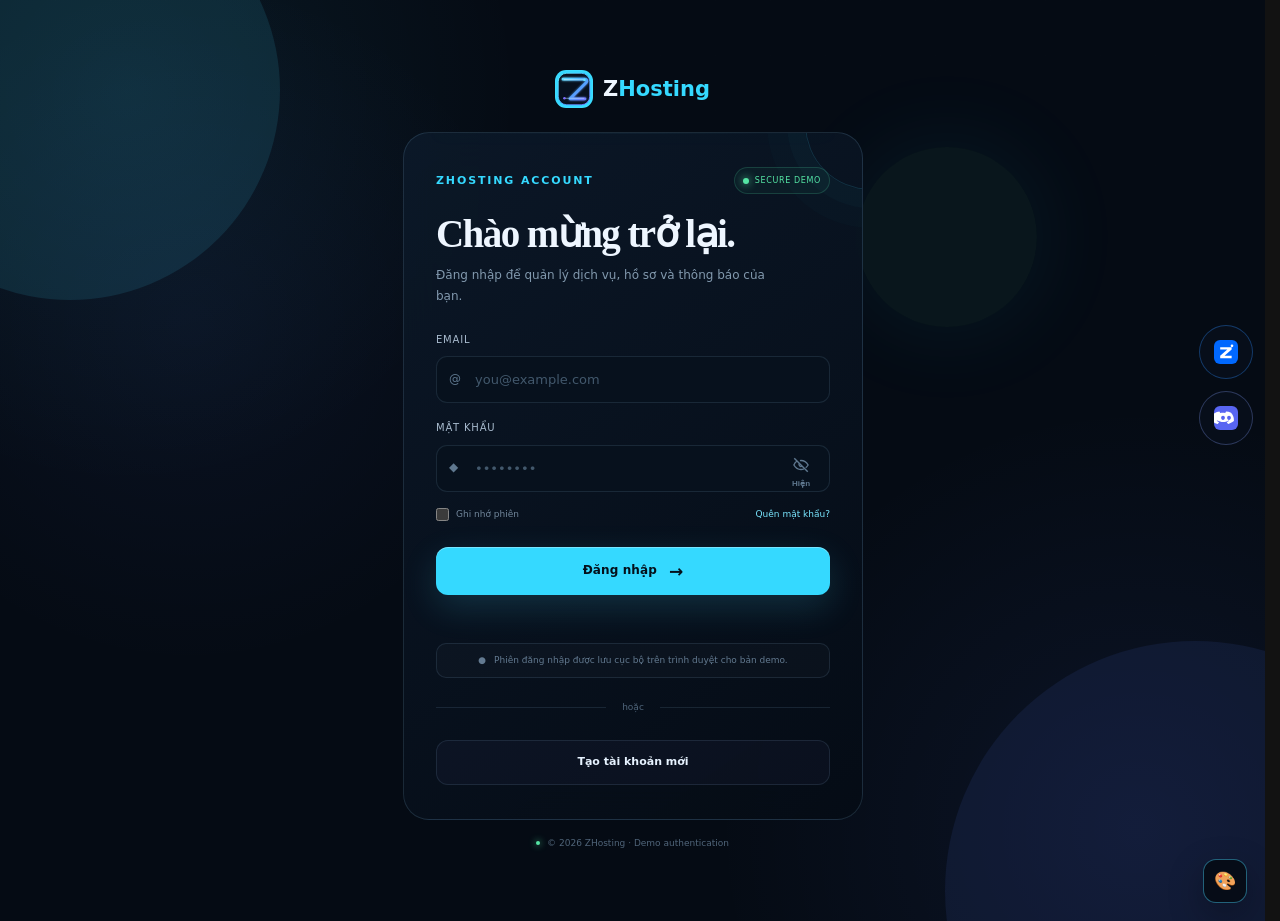
==== commit 162c097f: "feat: enable shared theme on all pages" ====
--- a/admin/index.html
+++ b/admin/index.html
@@ -8,6 +8,7 @@
   <link rel="icon" type="image/svg+xml" href="../assets/brand/zhosting-mark.svg"><link rel="apple-touch-icon" href="../assets/brand/zhosting-mark.svg"><title>Admin Center — ZHosting</title>
   <link rel="stylesheet" href="../assets/css/styles.css">
   <link rel="stylesheet" href="admin.css">
+  <link rel="stylesheet" href="../assets/css/theme.css">
 </head>
 <body class="admin-page">
   <div class="admin-live-bar" role="status"><span class="site-live-dot" aria-hidden="true"></span><span>Control plane online</span><time data-live-clock aria-live="polite"></time></div>
@@ -188,7 +189,7 @@
   </section>
 </main>
 
-<script src="../assets/js/admin-access.js" defer></script><script src="../assets/js/performance.js" defer></script><script src="../assets/js/auth.js" defer></script>
+<script src="../assets/js/theme.js" defer></script><script src="../assets/js/admin-access.js" defer></script><script src="../assets/js/performance.js" defer></script><script src="../assets/js/auth.js" defer></script>
 <script src="admin.js" defer></script>
 <script src="../assets/js/support.js" defer></script></body>
 </html>
--- a/assets/css/styles.css
+++ b/assets/css/styles.css
@@ -1,5 +1,5 @@
-:root{--bg:#050b14;--panel:#0a1422;--panel2:#0d1a2b;--line:rgba(145,190,230,.13);--text:#eef6ff;--muted:#8ea4bb;--cyan:#43d9ff;--blue:#5c7cff;--green:#55e6a5;--radius:22px;--max:1180px}
-*{box-sizing:border-box;margin:0;padding:0}html{scroll-behavior:smooth}body{font-family:Inter,Arial,sans-serif;background:var(--bg);color:var(--text);line-height:1.65;overflow-x:hidden}.noise{position:fixed;inset:0;pointer-events:none;opacity:.035;background-image:url("data:image/svg+xml,%3Csvg viewBox='0 0 180 180' xmlns='http://www.w3.org/2000/svg'%3E%3Cfilter id='n'%3E%3CfeTurbulence type='fractalNoise' baseFrequency='.9' numOctaves='3' stitchTiles='stitch'/%3E%3C/filter%3E%3Crect width='100%25' height='100%25' filter='url(%23n)' opacity='.6'/%3E%3C/svg%3E");z-index:20}.container{width:min(var(--max),calc(100% - 40px));margin:auto}.header{position:sticky;top:0;z-index:15;background:rgba(5,11,20,.78);backdrop-filter:blur(18px);border-bottom:1px solid var(--line)}.nav{height:76px;display:flex;align-items:center;justify-content:space-between}.brand{display:flex;align-items:center;gap:10px;color:#fff;text-decoration:none;font-family:"Space Grotesk";font-size:21px;font-weight:700}.brand-mark{display:grid;place-items:center;width:35px;height:35px;border-radius:10px;background:linear-gradient(135deg,var(--cyan),var(--blue));color:#04101d;font-weight:900;box-shadow:0 0 28px rgba(67,217,255,.25)}.accent{color:var(--cyan)}.nav-links{display:flex;align-items:center;gap:30px}.nav-links a{color:#a9bbce;text-decoration:none;font-size:14px;font-weight:600;transition:.2s}.nav-links a:hover{color:#fff}.nav-links .nav-cta{padding:10px 17px;border:1px solid rgba(67,217,255,.35);border-radius:10px;color:#dff9ff;background:rgba(67,217,255,.07)}.menu-btn{display:none;background:none;border:0;color:#fff;font-size:25px}.hero{position:relative;min-height:calc(100vh - 76px);display:flex;align-items:center;overflow:hidden}.hero-grid-lines{position:absolute;inset:0;pointer-events:none;background-image:linear-gradient(rgba(255,255,255,.025) 1px,transparent 1px),linear-gradient(90deg,rgba(255,255,255,.025) 1px,transparent 1px);background-size:70px 70px;mask-image:linear-gradient(to bottom,#000,transparent 90%)}.hero-grid{position:relative;z-index:2;display:grid;grid-template-columns:1.02fr .98fr;gap:70px;align-items:center;padding:90px 0}.eyebrow{font-size:11px;letter-spacing:.17em;color:var(--cyan);font-weight:800}.pulse,.live-dot{display:inline-block;width:7px;height:7px;border-radius:50%;background:var(--green);box-shadow:0 0 12px var(--green);margin-right:8px}.hero h1{font-family:"Space Grotesk";font-size:clamp(50px,6vw,78px);line-height:.99;letter-spacing:-.055em;margin:20px 0 25px}.gradient-text{background:linear-gradient(100deg,#fff 5%,var(--cyan) 55%,#7d8dff);-webkit-background-clip:text;background-clip:text;color:transparent}.hero-desc{max-width:600px;color:var(--muted);font-size:17px}.hero-actions{display:flex;gap:12px;margin:34px 0}.btn{display:inline-flex;align-items:center;justify-content:center;gap:12px;padding:13px 20px;border-radius:12px;text-decoration:none;font-size:14px;font-weight:800;transition:.22s;border:1px solid var(--line);cursor:pointer}.btn-primary{background:linear-gradient(135deg,var(--cyan),#6e7dff);color:#04101b;border:0;box-shadow:0 14px 35px rgba(67,217,255,.15)}.btn-primary:hover{transform:translateY(-2px);filter:brightness(1.06)}.btn-ghost{color:#e6f2ff;background:rgba(255,255,255,.025)}.btn-ghost:hover{background:rgba(255,255,255,.07);transform:translateY(-2px)}.trust-row{display:flex;gap:34px;padding-top:20px}.trust-row div{display:flex;flex-direction:column}.trust-row strong{font-family:"Space Grotesk";font-size:19px}.trust-row span{color:#687f97;font-size:11px;margin-top:2px}.hero-visual{position:relative;min-height:470px;display:grid;place-items:center}.orb{position:absolute;border-radius:50%;filter:blur(5px)}.orb-one{width:270px;height:270px;background:rgba(67,217,255,.14);right:12%;top:10%}.orb-two{width:180px;height:180px;background:rgba(92,124,255,.18);left:10%;bottom:10%}.server-card{position:relative;width:min(100%,500px);padding:25px;border:1px solid rgba(127,184,230,.18);background:linear-gradient(145deg,rgba(17,34,53,.9),rgba(7,15,26,.94));border-radius:24px;box-shadow:0 35px 100px rgba(0,0,0,.45),inset 0 1px rgba(255,255,255,.05);transform:perspective(1000px) rotateY(-7deg) rotateX(3deg)}.server-top{color:#6f879e;font-size:9px;letter-spacing:.16em;font-weight:800}.status{float:right;color:var(--green)}.server-title{font-family:"Space Grotesk";font-size:25px;margin:28px 0}.metrics>div{display:grid;grid-template-columns:80px 45px 1fr;gap:10px;align-items:center;margin:15px 0;font-size:10px;color:#8ea4bb}.metrics b{color:#dff3ff;text-align:right}.metrics i{height:5px;background:#17293d;border-radius:99px;overflow:hidden}.metrics em{display:block;height:100%;background:linear-gradient(90deg,var(--cyan),var(--blue));border-radius:inherit}.terminal{margin-top:28px;padding:16px;background:#030810;border:1px solid #142333;border-radius:12px;font-family:monospace;font-size:11px}.terminal p{margin:5px 0}.terminal span{color:var(--cyan)}.terminal .ok{color:var(--green)}.terminal .muted{color:#536a80}.server-bottom{display:flex;gap:10px;align-items:center;margin-top:18px;font-size:9px;color:#536a80}.server-bottom strong{color:#dbeaff;margin-right:auto}.section{padding:115px 0}.section-head{display:flex;justify-content:space-between;gap:50px;align-items:end;margin-bottom:45px}.section-head h2{font-family:"Space Grotesk";font-size:clamp(38px,5vw,57px);line-height:1.05;letter-spacing:-.045em;margin-top:13px}.section-head>p{max-width:450px;color:var(--muted);font-size:14px}.centered{display:block;text-align:center}.centered>p{margin:14px auto 0}.service-grid{display:grid;grid-template-columns:repeat(4,1fr);gap:14px}.service-card{position:relative;padding:26px;background:linear-gradient(145deg,rgba(14,27,43,.92),rgba(8,16,28,.92));border:1px solid var(--line);border-radius:var(--radius);min-height:380px;transition:.25s}.service-card:hover,.price-card:hover{transform:translateY(-5px);border-color:rgba(67,217,255,.3)}.service-card.featured{background:linear-gradient(145deg,rgba(16,46,62,.9),rgba(8,18,30,.95));border-color:rgba(67,217,255,.25)}.service-icon{display:grid;place-items:center;width:48px;height:48px;border-radius:14px;background:rgba(67,217,255,.08);border:1px solid rgba(67,217,255,.16);color:var(--cyan);font-family:monospace;font-size:13px;font-weight:800}.service-card .tag{position:absolute;top:26px;right:24px;color:var(--cyan);font-size:9px;font-weight:800}.service-card h3{font-family:"Space Grotesk";font-size:21px;margin:27px 0 10px}.service-card p{color:var(--muted);font-size:13px;min-height:64px}.service-card ul,.price-card ul{list-style:none;margin:18px 0}.service-card li,.price-card li{color:#9eb2c6;font-size:12px;padding:5px 0}.service-card li:before,.price-card li:before{content:"✓";color:var(--green);margin-right:9px}.service-card a{position:absolute;bottom:25px;color:#dff8ff;text-decoration:none;font-size:12px;font-weight:800}.pricing-section{background:linear-gradient(180deg,rgba(9,21,35,.4),rgba(5,11,20,0))}.billing-toggle{display:flex;justify-content:center;gap:4px;margin:0 auto 30px;padding:4px;width:max-content;background:#0a1420;border:1px solid var(--line);border-radius:12px}.billing-toggle button{border:0;background:none;color:#71879d;padding:8px 15px;border-radius:8px;font-weight:700;font-size:11px;cursor:pointer}.billing-toggle button.active{background:#152b40;color:#fff}.billing-toggle small{color:var(--green)}.price-grid{display:grid;grid-template-columns:repeat(3,1fr);gap:15px}.price-card{position:relative;padding:30px;background:rgba(10,20,34,.86);border:1px solid var(--line);border-radius:var(--radius);transition:.25s}.price-card.popular{border-color:rgba(67,217,255,.38);background:linear-gradient(145deg,rgba(14,34,49,.98),rgba(9,18,30,.95))}.popular-label{position:absolute;right:20px;top:18px;color:var(--cyan);font-size:9px;font-weight:800}.plan{color:#6e879f;font-size:10px;letter-spacing:.18em;font-weight:800}.price-card h3{font-family:"Space Grotesk";font-size:23px;margin:10px 0}.price{display:flex;align-items:baseline;gap:5px;margin:18px 0}.price b{font-family:"Space Grotesk";font-size:43px;letter-spacing:-.05em}.price small{color:#71879d}.price-card p{font-size:12px;color:var(--muted);min-height:40px}.price-card ul{padding:12px 0;border-top:1px solid var(--line)}.full{width:100%;margin-top:8px}.feature-grid{display:grid;grid-template-columns:repeat(4,1fr);border-top:1px solid var(--line);border-bottom:1px solid var(--line)}.feature{padding:30px 25px;border-right:1px solid var(--line)}.feature:last-child{border-right:0}.feature>span{color:#4f657a;font-family:monospace;font-size:12px}.feature h3{font-family:"Space Grotesk";margin:20px 0 10px}.feature p,.step p{font-size:12px;color:var(--muted)}.steps{display:grid;grid-template-columns:repeat(4,1fr);gap:0}.step{padding:25px;border-left:1px solid var(--line)}.step:first-child{border-left:0}.step b{display:grid;place-items:center;width:34px;height:34px;border:1px solid rgba(67,217,255,.3);border-radius:50%;color:var(--cyan);font-size:11px}.step h3{font-family:"Space Grotesk";font-size:18px;margin:20px 0 8px}.faq-wrap{display:grid;grid-template-columns:.8fr 1.2fr;gap:80px}.faq-list{border-top:1px solid var(--line)}details{border-bottom:1px solid var(--line);padding:20px 0}summary{cursor:pointer;font-weight:700;font-size:14px;list-style:none}summary::-webkit-details-marker{display:none}summary:after{content:"+";float:right;color:var(--cyan);font-size:18px}details[open] summary:after{content:"−"}details p{color:var(--muted);font-size:13px;padding:14px 25px 0 0}.cta-section{padding:0 0 100px}.cta{border:1px solid rgba(67,217,255,.18);background:radial-gradient(circle at 85% 30%,rgba(67,217,255,.12),transparent 35%),linear-gradient(120deg,#0b1828,#09111d);border-radius:28px;padding:60px;display:flex;justify-content:space-between;align-items:center;gap:40px}.cta h2{font-family:"Space Grotesk";font-size:clamp(35px,4vw,55px);line-height:1.05;margin:14px 0}.cta p{color:var(--muted);font-size:13px}.cta-actions{display:flex;gap:10px;flex-shrink:0}.footer{border-top:1px solid var(--line);padding:28px 0}.footer-inner{display:flex;align-items:center;gap:25px}.footer p{color:#61768d;font-size:11px;margin-right:auto}.footer a:not(.brand){color:#71869b;text-decoration:none;font-size:11px;margin-left:15px}.reveal{opacity:0;transform:translateY(20px);transition:opacity .7s ease,transform .7s ease}.reveal.visible{opacity:1;transform:none}.delay{transition-delay:.12s}
+:root{--bg:#050b14;--panel:#0a1422;--panel2:#0d1a2b;--line:rgba(145,190,230,.13);--text:#eef6ff;--muted:#8ea4bb;--cyan:#35d9ff;--blue:#5c7cff;--green:#55e6a5;--radius:22px;--max:1180px}
+*{box-sizing:border-box;margin:0;padding:0}html{scroll-behavior:smooth}body{font-family:Inter,Arial,sans-serif;background:var(--bg);color:var(--text);line-height:1.65;overflow-x:hidden}.noise{position:fixed;inset:0;pointer-events:none;opacity:.035;background-image:url("data:image/svg+xml,%3Csvg viewBox='0 0 180 180' xmlns='http://www.w3.org/2000/svg'%3E%3Cfilter id='n'%3E%3CfeTurbulence type='fractalNoise' baseFrequency='.9' numOctaves='3' stitchTiles='stitch'/%3E%3C/filter%3E%3Crect width='100%25' height='100%25' filter='url(%23n)' opacity='.6'/%3E%3C/svg%3E");z-index:20}.container{width:min(var(--max),calc(100% - 40px));margin:auto}.header{position:sticky;top:0;z-index:15;background:rgba(5,11,20,.78);backdrop-filter:blur(18px);border-bottom:1px solid var(--line)}.nav{height:76px;display:flex;align-items:center;justify-content:space-between}.brand{display:flex;align-items:center;gap:10px;color:#fff;text-decoration:none;font-family:"Space Grotesk";font-size:21px;font-weight:700}.brand-mark{display:grid;place-items:center;width:35px;height:35px;border-radius:10px;background:linear-gradient(135deg,var(--cyan),var(--blue));color:#04101d;font-weight:900;box-shadow:0 0 28px rgba(167,139,250,.25)}.accent{color:var(--cyan)}.nav-links{display:flex;align-items:center;gap:30px}.nav-links a{color:#a9bbce;text-decoration:none;font-size:14px;font-weight:600;transition:.2s}.nav-links a:hover{color:#fff}.nav-links .nav-cta{padding:10px 17px;border:1px solid rgba(67,217,255,.35);border-radius:10px;color:#dff9ff;background:rgba(67,217,255,.07)}.menu-btn{display:none;background:none;border:0;color:#fff;font-size:25px}.hero{position:relative;min-height:calc(100vh - 76px);display:flex;align-items:center;overflow:hidden}.hero-grid-lines{position:absolute;inset:0;pointer-events:none;background-image:linear-gradient(rgba(255,255,255,.025) 1px,transparent 1px),linear-gradient(90deg,rgba(255,255,255,.025) 1px,transparent 1px);background-size:70px 70px;mask-image:linear-gradient(to bottom,#000,transparent 90%)}.hero-grid{position:relative;z-index:2;display:grid;grid-template-columns:1.02fr .98fr;gap:70px;align-items:center;padding:90px 0}.eyebrow{font-size:11px;letter-spacing:.17em;color:var(--cyan);font-weight:800}.pulse,.live-dot{display:inline-block;width:7px;height:7px;border-radius:50%;background:var(--green);box-shadow:0 0 12px var(--green);margin-right:8px}.hero h1{font-family:"Space Grotesk";font-size:clamp(50px,6vw,78px);line-height:.99;letter-spacing:-.055em;margin:20px 0 25px}.gradient-text{background:linear-gradient(100deg,#fff 5%,var(--cyan) 55%,#7d8dff);-webkit-background-clip:text;background-clip:text;color:transparent}.hero-desc{max-width:600px;color:var(--muted);font-size:17px}.hero-actions{display:flex;gap:12px;margin:34px 0}.btn{display:inline-flex;align-items:center;justify-content:center;gap:12px;padding:13px 20px;border-radius:12px;text-decoration:none;font-size:14px;font-weight:800;transition:.22s;border:1px solid var(--line);cursor:pointer}.btn-primary{background:linear-gradient(135deg,var(--cyan),#6e7dff);color:#04101b;border:0;box-shadow:0 14px 35px rgba(167,139,250,.15)}.btn-primary:hover{transform:translateY(-2px);filter:brightness(1.06)}.btn-ghost{color:#e6f2ff;background:rgba(255,255,255,.025)}.btn-ghost:hover{background:rgba(255,255,255,.07);transform:translateY(-2px)}.trust-row{display:flex;gap:34px;padding-top:20px}.trust-row div{display:flex;flex-direction:column}.trust-row strong{font-family:"Space Grotesk";font-size:19px}.trust-row span{color:#687f97;font-size:11px;margin-top:2px}.hero-visual{position:relative;min-height:470px;display:grid;place-items:center}.orb{position:absolute;border-radius:50%;filter:blur(5px)}.orb-one{width:270px;height:270px;background:rgba(67,217,255,.14);right:12%;top:10%}.orb-two{width:180px;height:180px;background:rgba(92,124,255,.18);left:10%;bottom:10%}.server-card{position:relative;width:min(100%,500px);padding:25px;border:1px solid rgba(127,184,230,.18);background:linear-gradient(145deg,rgba(17,34,53,.9),rgba(7,15,26,.94));border-radius:24px;box-shadow:0 35px 100px rgba(0,0,0,.45),inset 0 1px rgba(255,255,255,.05);transform:perspective(1000px) rotateY(-7deg) rotateX(3deg)}.server-top{color:#6f879e;font-size:9px;letter-spacing:.16em;font-weight:800}.status{float:right;color:var(--green)}.server-title{font-family:"Space Grotesk";font-size:25px;margin:28px 0}.metrics>div{display:grid;grid-template-columns:80px 45px 1fr;gap:10px;align-items:center;margin:15px 0;font-size:10px;color:#8ea4bb}.metrics b{color:#dff3ff;text-align:right}.metrics i{height:5px;background:#17293d;border-radius:99px;overflow:hidden}.metrics em{display:block;height:100%;background:linear-gradient(90deg,var(--cyan),var(--blue));border-radius:inherit}.terminal{margin-top:28px;padding:16px;background:#030810;border:1px solid #142333;border-radius:12px;font-family:monospace;font-size:11px}.terminal p{margin:5px 0}.terminal span{color:var(--cyan)}.terminal .ok{color:var(--green)}.terminal .muted{color:#536a80}.server-bottom{display:flex;gap:10px;align-items:center;margin-top:18px;font-size:9px;color:#536a80}.server-bottom strong{color:#dbeaff;margin-right:auto}.section{padding:115px 0}.section-head{display:flex;justify-content:space-between;gap:50px;align-items:end;margin-bottom:45px}.section-head h2{font-family:"Space Grotesk";font-size:clamp(38px,5vw,57px);line-height:1.05;letter-spacing:-.045em;margin-top:13px}.section-head>p{max-width:450px;color:var(--muted);font-size:14px}.centered{display:block;text-align:center}.centered>p{margin:14px auto 0}.service-grid{display:grid;grid-template-columns:repeat(4,1fr);gap:14px}.service-card{position:relative;padding:26px;background:linear-gradient(145deg,rgba(14,27,43,.92),rgba(8,16,28,.92));border:1px solid var(--line);border-radius:var(--radius);min-height:380px;transition:.25s}.service-card:hover,.price-card:hover{transform:translateY(-5px);border-color:rgba(67,217,255,.3)}.service-card.featured{background:linear-gradient(145deg,rgba(16,46,62,.9),rgba(8,18,30,.95));border-color:rgba(67,217,255,.25)}.service-icon{display:grid;place-items:center;width:48px;height:48px;border-radius:14px;background:rgba(67,217,255,.08);border:1px solid rgba(67,217,255,.16);color:var(--cyan);font-family:monospace;font-size:13px;font-weight:800}.service-card .tag{position:absolute;top:26px;right:24px;color:var(--cyan);font-size:9px;font-weight:800}.service-card h3{font-family:"Space Grotesk";font-size:21px;margin:27px 0 10px}.service-card p{color:var(--muted);font-size:13px;min-height:64px}.service-card ul,.price-card ul{list-style:none;margin:18px 0}.service-card li,.price-card li{color:#9eb2c6;font-size:12px;padding:5px 0}.service-card li:before,.price-card li:before{content:"✓";color:var(--green);margin-right:9px}.service-card a{position:absolute;bottom:25px;color:#dff8ff;text-decoration:none;font-size:12px;font-weight:800}.pricing-section{background:linear-gradient(180deg,rgba(9,21,35,.4),rgba(5,11,20,0))}.billing-toggle{display:flex;justify-content:center;gap:4px;margin:0 auto 30px;padding:4px;width:max-content;background:#0a1420;border:1px solid var(--line);border-radius:12px}.billing-toggle button{border:0;background:none;color:#71879d;padding:8px 15px;border-radius:8px;font-weight:700;font-size:11px;cursor:pointer}.billing-toggle button.active{background:#152b40;color:#fff}.billing-toggle small{color:var(--green)}.price-grid{display:grid;grid-template-columns:repeat(3,1fr);gap:15px}.price-card{position:relative;padding:30px;background:rgba(10,20,34,.86);border:1px solid var(--line);border-radius:var(--radius);transition:.25s}.price-card.popular{border-color:rgba(67,217,255,.38);background:linear-gradient(145deg,rgba(14,34,49,.98),rgba(9,18,30,.95))}.popular-label{position:absolute;right:20px;top:18px;color:var(--cyan);font-size:9px;font-weight:800}.plan{color:#6e879f;font-size:10px;letter-spacing:.18em;font-weight:800}.price-card h3{font-family:"Space Grotesk";font-size:23px;margin:10px 0}.price{display:flex;align-items:baseline;gap:5px;margin:18px 0}.price b{font-family:"Space Grotesk";font-size:43px;letter-spacing:-.05em}.price small{color:#71879d}.price-card p{font-size:12px;color:var(--muted);min-height:40px}.price-card ul{padding:12px 0;border-top:1px solid var(--line)}.full{width:100%;margin-top:8px}.feature-grid{display:grid;grid-template-columns:repeat(4,1fr);border-top:1px solid var(--line);border-bottom:1px solid var(--line)}.feature{padding:30px 25px;border-right:1px solid var(--line)}.feature:last-child{border-right:0}.feature>span{color:#4f657a;font-family:monospace;font-size:12px}.feature h3{font-family:"Space Grotesk";margin:20px 0 10px}.feature p,.step p{font-size:12px;color:var(--muted)}.steps{display:grid;grid-template-columns:repeat(4,1fr);gap:0}.step{padding:25px;border-left:1px solid var(--line)}.step:first-child{border-left:0}.step b{display:grid;place-items:center;width:34px;height:34px;border:1px solid rgba(67,217,255,.3);border-radius:50%;color:var(--cyan);font-size:11px}.step h3{font-family:"Space Grotesk";font-size:18px;margin:20px 0 8px}.faq-wrap{display:grid;grid-template-columns:.8fr 1.2fr;gap:80px}.faq-list{border-top:1px solid var(--line)}details{border-bottom:1px solid var(--line);padding:20px 0}summary{cursor:pointer;font-weight:700;font-size:14px;list-style:none}summary::-webkit-details-marker{display:none}summary:after{content:"+";float:right;color:var(--cyan);font-size:18px}details[open] summary:after{content:"−"}details p{color:var(--muted);font-size:13px;padding:14px 25px 0 0}.cta-section{padding:0 0 100px}.cta{border:1px solid rgba(67,217,255,.18);background:radial-gradient(circle at 85% 30%,rgba(67,217,255,.12),transparent 35%),linear-gradient(120deg,#0b1828,#09111d);border-radius:28px;padding:60px;display:flex;justify-content:space-between;align-items:center;gap:40px}.cta h2{font-family:"Space Grotesk";font-size:clamp(35px,4vw,55px);line-height:1.05;margin:14px 0}.cta p{color:var(--muted);font-size:13px}.cta-actions{display:flex;gap:10px;flex-shrink:0}.footer{border-top:1px solid var(--line);padding:28px 0}.footer-inner{display:flex;align-items:center;gap:25px}.footer p{color:#61768d;font-size:11px;margin-right:auto}.footer a:not(.brand){color:#71869b;text-decoration:none;font-size:11px;margin-left:15px}.reveal{opacity:0;transform:translateY(20px);transition:opacity .7s ease,transform .7s ease}.reveal.visible{opacity:1;transform:none}.delay{transition-delay:.12s}
 @media(max-width:980px){.hero-grid{grid-template-columns:1fr;gap:30px}.hero{padding-top:25px}.hero-visual{min-height:400px}.service-grid{grid-template-columns:repeat(2,1fr)}.feature-grid{grid-template-columns:repeat(2,1fr)}.feature:nth-child(2){border-right:0}.feature:nth-child(-n+2){border-bottom:1px solid var(--line)}.price-grid{grid-template-columns:1fr}.price-card{max-width:600px;width:100%;margin:auto}.faq-wrap{grid-template-columns:1fr;gap:35px}.cta{padding:45px;flex-direction:column;align-items:flex-start}}
 @media(max-width:700px){.container{width:min(var(--max),calc(100% - 28px))}.nav{height:68px}.menu-btn{display:block}.nav-links{display:none;position:absolute;top:68px;left:14px;right:14px;padding:15px;flex-direction:column;align-items:stretch;background:#0a1422;border:1px solid var(--line);border-radius:15px;box-shadow:0 20px 60px #000}.nav-links.open{display:flex}.nav-links a{padding:10px}.hero-grid{padding:65px 0}.hero h1{font-size:48px}.hero-desc{font-size:15px}.trust-row{gap:18px}.trust-row strong{font-size:15px}.hero-visual{min-height:340px}.server-card{padding:18px;transform:none}.service-grid,.feature-grid{grid-template-columns:1fr}.feature{border-right:0!important;border-bottom:1px solid var(--line)}.feature:last-child{border-bottom:0}.section{padding:80px 0}.section-head{display:block}.section-head>p{margin-top:18px}.cta{padding:30px}.cta-actions{width:100%;flex-direction:column}.cta-actions .btn{width:100%}.footer-inner{flex-wrap:wrap}.footer p{width:100%;order:3}.footer a:not(.brand){margin-left:0;margin-right:14px}.footer{padding-bottom:30px}}
 
@@ -13,9 +13,9 @@
 .hero{isolation:isolate}.hero:after{content:"";position:absolute;width:520px;height:520px;right:-260px;top:10%;background:rgba(67,217,255,.07);filter:blur(90px);border-radius:50%;pointer-events:none}
 .btn{position:relative;overflow:hidden}.btn:before{content:"";position:absolute;inset:0;transform:translateX(-110%);background:linear-gradient(100deg,transparent,rgba(255,255,255,.18),transparent);transition:transform .65s var(--ease)}.btn:hover:before{transform:translateX(110%)}
 .btn-primary{box-shadow:0 10px 35px rgba(67,217,255,.16),inset 0 1px rgba(255,255,255,.35)}
-.server-card{animation:floatCard 6s ease-in-out infinite;will-change:transform}.server-card:hover{animation-play-state:paused;box-shadow:0 35px 110px rgba(0,0,0,.5),0 0 55px rgba(67,217,255,.1)}
+.server-card{animation:floatCard 6s ease-in-out infinite}.server-card:hover{animation-play-state:paused;box-shadow:0 35px 110px rgba(0,0,0,.5),0 0 55px rgba(67,217,255,.1)}
 @keyframes floatCard{0%,100%{transform:perspective(1000px) rotateY(-7deg) rotateX(3deg) translateY(0)}50%{transform:perspective(1000px) rotateY(-5deg) rotateX(2deg) translateY(-10px)}}
-.service-card,.price-card,.feature,.step{will-change:transform}.service-card{overflow:hidden}.service-card:after{content:"";position:absolute;width:130px;height:130px;right:-70px;bottom:-75px;background:rgba(67,217,255,.09);filter:blur(25px);border-radius:50%;transition:.35s}.service-card:hover:after{transform:scale(1.7)}
+.service-card,.price-card,.feature,.step{will-change:auto}.service-card{overflow:hidden}.service-card:after{content:"";position:absolute;width:130px;height:130px;right:-70px;bottom:-75px;background:rgba(67,217,255,.09);filter:blur(25px);border-radius:50%;transition:.35s}.service-card:hover:after{transform:scale(1.7)}
 .service-card:hover,.price-card:hover{box-shadow:var(--glow)}
 .price-card{overflow:hidden}.price-card.popular:before{content:"";position:absolute;inset:0;background:linear-gradient(120deg,transparent 25%,rgba(67,217,255,.06),transparent 75%);transform:translateX(-100%);transition:1s}.price-card.popular:hover:before{transform:translateX(100%)}
 .billing-toggle button{transition:.25s var(--ease)}.billing-toggle button.active{box-shadow:0 4px 18px rgba(67,217,255,.08)}
@@ -161,7 +161,7 @@
 body{contain:paint}
 .noise{will-change:auto;contain:strict}
 .service-card,.price-card,.node-card,.review,.feature,.step,.launch-card,.compare-wrap,.config-panel,.config-result,.status-main,.status-list{contain:layout paint;backface-visibility:hidden}
-.reveal{will-change:opacity,transform}
+.reveal{will-change:auto}
 @media(min-width:701px){
   .section{content-visibility:auto;contain-intrinsic-size:900px}
 }
@@ -361,7 +361,7 @@
 
 /* ===== PERFORMANCE PASS v1.4.4 ===== */
 .zui-spotlight{display:none!important}
-.zui-progress{transform-origin:left center;will-change:transform;width:100%!important}
+.zui-progress{transform-origin:left center;width:100%!important}
 .zui-tilt{transform:none!important}
 @media(pointer:fine) and (min-width:900px){
  .zui-tilt{transition:transform .22s ease,border-color .22s ease,box-shadow .22s ease}
@@ -405,3 +405,792 @@
 .service-card li:before,.price-card li:before,.status-list b{color:var(--green)}
 .cta{background:radial-gradient(circle at 85% 30%,rgba(167,139,250,.16),transparent 35%),linear-gradient(120deg,#17102b,#0d0819)}
 .scroll-progress{background:linear-gradient(90deg,var(--violet),var(--blue));box-shadow:0 0 12px rgba(167,139,250,.65)}
+
+/* ===== LIVE STATUS MICRO UI v1.4.5 ===== */
+.site-live-pill{position:fixed;right:22px;bottom:22px;z-index:80;display:inline-flex;align-items:center;gap:8px;padding:9px 12px;border:1px solid rgba(167,139,250,.22);border-radius:999px;background:rgba(12,7,24,.78);backdrop-filter:blur(14px);font-size:11px;font-weight:800;letter-spacing:.08em;color:#c4b5fd;box-shadow:0 10px 30px rgba(0,0,0,.2)}
+.site-live-pill time{font-variant-numeric:tabular-nums;color:#a78bfa}
+.site-live-dot{width:7px;height:7px;border-radius:50%;background:#6ee7b7;box-shadow:0 0 12px rgba(110,231,183,.8);animation:zLivePulse 1.8s ease-in-out infinite}
+@keyframes zLivePulse{50%{opacity:.45;transform:scale(.78)}}
+@media(max-width:700px){.site-live-pill{right:12px;bottom:12px;padding:8px 10px}.site-live-pill span:nth-child(2){display:none}}
+@media(prefers-reduced-motion:reduce){.site-live-dot{animation:none}}
+
+/* ===== ACCESSIBLE LIVE PILL v1.4.5 ===== */
+.site-live-pill:focus-within{outline:2px solid rgba(167,139,250,.7);outline-offset:3px}
+@media(prefers-reduced-transparency:reduce){.site-live-pill{backdrop-filter:none;background:#120b22}}
+
+/* ===== SUPPORT DOCK — SCROLLBAR ALIGNMENT v1.4.7 ===== */
+.support-dock{
+  right:var(--support-scrollbar-offset,24px);
+  bottom:18px;
+}
+@media(max-width:700px){
+  .support-dock{right:var(--support-scrollbar-offset,14px);bottom:14px}
+}
+@media(prefers-reduced-motion:reduce){
+  .support-dock{transition:none}
+}
+
+/* ===== PERFORMANCE MODE v1.4.6 ===== */
+body.zperf-lite .hero-grid-lines,body.zperf-lite .orb-one,body.zperf-lite .orb-two{display:none}
+body.zperf-lite .service-card,body.zperf-lite .price-card,body.zperf-lite .server-card,body.zperf-lite .status-main,body.zperf-lite .status-list,body.zperf-lite .review,body.zperf-lite .compare-wrap,body.zperf-lite .dash-card,body.zperf-lite .panel{backdrop-filter:none;-webkit-backdrop-filter:none;box-shadow:0 8px 24px rgba(0,0,0,.14)}
+body.zperf-lite .service-card:hover,body.zperf-lite .price-card:hover,body.zperf-lite .server-card:hover{transform:none}
+body.zperf-paused *{animation-play-state:paused!important}
+@media(prefers-reduced-motion:reduce){body *{scroll-behavior:auto!important}}
+
+/* ===== SUPPORT DOCK POLISH v1.4.8 ===== */
+.support-dock{position:fixed;right:var(--support-scrollbar-offset,24px);bottom:max(18px,env(safe-area-inset-bottom));z-index:120;display:flex;flex-direction:column;align-items:flex-end;gap:8px;pointer-events:none}
+.support-dock-item{pointer-events:auto}
+@media(max-width:700px){
+ .support-dock{right:var(--support-scrollbar-offset,14px);bottom:max(12px,env(safe-area-inset-bottom));gap:6px}
+ .support-dock-item{box-shadow:0 8px 24px rgba(0,0,0,.26)}
+}
+@media(prefers-reduced-motion:reduce){.support-dock-item{will-change:auto}}
+
+/* ===== LOW-COST PAINT MODE v1.4.7 ===== */
+body.zperf-lite .support-dock-item{will-change:auto}
+body.zperf-lite .site-live-pill{backdrop-filter:none;-webkit-backdrop-filter:none}
+body.zperf-lite .scroll-progress{box-shadow:none}
+body.zperf-lite .brand-mark{box-shadow:none}
+
+
+/* ===== RUNTIME SMOOTHNESS v1.4.11 ===== */
+/* Avoid reserving compositor memory for every static card. Hover transforms are
+   cheap enough without persistent will-change hints. */
+.service-card,.price-card,.feature,.step{will-change:auto}
+@media(max-width:900px){
+  .hero:after{filter:blur(55px)}
+  .orb{filter:blur(3px)}
+  .server-card{box-shadow:0 22px 65px rgba(0,0,0,.34),inset 0 1px rgba(255,255,255,.04)}
+}
+@media(prefers-reduced-motion:reduce){
+  .hero:after,.orb{filter:none}
+}
+
+
+/* ===== FLOATING SUPPORT BUBBLES v1.4.8 ===== */
+.support-bubbles{position:fixed;right:var(--support-right,22px);bottom:22px;z-index:130;display:flex;flex-direction:column;gap:12px;align-items:center;pointer-events:none}
+.support-bubble{position:relative;width:54px;height:54px;display:grid;place-items:center;border:1px solid rgba(255,255,255,.16);border-radius:50%;background:rgba(17,12,31,.9);box-shadow:0 12px 30px rgba(0,0,0,.3),0 0 24px rgba(167,139,250,.12);backdrop-filter:blur(10px);-webkit-backdrop-filter:blur(10px);pointer-events:auto;text-decoration:none;animation:supportBubbleFloat 3.8s ease-in-out infinite;transition:transform .22s ease,box-shadow .22s ease,border-color .22s ease}
+.support-bubble:nth-child(2){animation-delay:-1.9s}
+.support-bubble img{width:24px;height:24px;display:block;object-fit:contain}
+.support-bubble-zalo{border-color:rgba(45,140,255,.35);box-shadow:0 12px 30px rgba(0,0,0,.3),0 0 24px rgba(45,140,255,.18)}
+.support-bubble-discord{border-color:rgba(114,137,218,.35);box-shadow:0 12px 30px rgba(0,0,0,.3),0 0 24px rgba(114,137,218,.18)}
+.support-bubble:hover,.support-bubble:focus-visible{transform:translateY(-6px) scale(1.06);box-shadow:0 18px 38px rgba(0,0,0,.38),0 0 28px rgba(167,139,250,.3);border-color:rgba(255,255,255,.35);outline:none}
+.support-bubble-label{position:absolute;right:66px;top:50%;transform:translateY(-50%) translateX(5px);opacity:0;pointer-events:none;white-space:nowrap;padding:7px 10px;border:1px solid rgba(205,184,255,.15);border-radius:10px;background:rgba(12,8,24,.96);color:#f5f1ff;font:700 10px var(--font-ui);box-shadow:0 10px 25px rgba(0,0,0,.28);transition:opacity .18s ease,transform .18s ease}
+.support-bubble:hover .support-bubble-label,.support-bubble:focus-visible .support-bubble-label{opacity:1;transform:translateY(-50%) translateX(0)}
+@keyframes supportBubbleFloat{0%,100%{transform:translateY(0)}50%{transform:translateY(-7px)}}
+@media(max-width:700px){.support-bubbles{right:var(--support-right,14px);bottom:max(14px,env(safe-area-inset-bottom));gap:9px}.support-bubble{width:48px;height:48px}.support-bubble img{width:21px;height:21px}.support-bubble-label{display:none}}
+@media(prefers-reduced-motion:reduce){.support-bubble{animation:none;transition:none}.support-bubble:hover,.support-bubble:focus-visible{transform:scale(1.03)}}
+
+
+/* ===== SUPPORT BUBBLE SCROLL FOLLOW v1.4.9 ===== */
+.support-bubbles{top:calc(50% + var(--support-scroll-y,0px));bottom:auto;transform:translateY(-50%)}
+@media(max-width:700px){.support-bubbles{top:calc(50% + var(--support-scroll-y,0px));bottom:auto}}
+
+
+/* ===== THEME COLOR TOOL v1.4.12 ===== */
+:root{--z-custom-bg:#07111F}body{background-color:var(--z-custom-bg)}
+.theme-tools-trigger{position:fixed;left:18px;bottom:18px;z-index:125;width:42px;height:42px;border:1px solid rgba(255,255,255,.14);border-radius:50%;background:rgba(9,15,27,.88);color:#fff;box-shadow:0 10px 28px rgba(0,0,0,.28);backdrop-filter:blur(10px);cursor:pointer;font-size:18px;transition:transform .18s ease,border-color .18s ease}.theme-tools-trigger:hover,.theme-tools-trigger:focus-visible{transform:translateY(-2px);border-color:var(--violet);outline:none}
+.theme-tools{position:fixed;left:18px;bottom:70px;z-index:126;width:min(350px,calc(100vw - 36px));padding:16px;border:1px solid rgba(255,255,255,.12);border-radius:16px;background:rgba(7,12,22,.96);box-shadow:0 22px 60px rgba(0,0,0,.42);backdrop-filter:blur(16px);color:#eef5ff}.theme-tools[hidden]{display:none}.theme-tools-head{display:flex;align-items:flex-start;justify-content:space-between;gap:12px}.theme-tools-head h2{margin:3px 0 0;font-size:18px}.theme-tools-head button{border:0;background:transparent;color:#9fb0c4;font-size:22px;cursor:pointer}.theme-tools>p{margin:10px 0 14px;color:#8191a5;font-size:11px;line-height:1.5}.theme-color-row{display:grid;gap:7px;margin-top:11px}.theme-color-row>label{font-size:11px;font-weight:800;color:#aebdd0}.theme-color-controls{display:grid;grid-template-columns:42px 1fr;gap:8px}.theme-color-row input[type=color]{width:42px;height:34px;padding:2px;border:1px solid rgba(255,255,255,.12);border-radius:8px;background:#101827;cursor:pointer}.theme-color-row input[type=text]{width:100%;height:34px;padding:0 10px;border:1px solid rgba(255,255,255,.1);border-radius:8px;background:#0d1522;color:#edf5ff;font:600 11px ui-monospace,SFMono-Regular,Consolas,monospace;text-transform:uppercase}.theme-rgb{display:grid;grid-template-columns:repeat(3,1fr);gap:6px}.theme-rgb input{width:100%;height:30px;box-sizing:border-box;border:1px solid rgba(255,255,255,.08);border-radius:7px;background:#0d1522;color:#cbd7e5;padding:0 7px;font:600 10px ui-monospace,SFMono-Regular,Consolas,monospace}.theme-rgb input:focus{border-color:var(--violet);outline:none}.theme-presets{display:grid;grid-template-columns:repeat(4,1fr);gap:6px;margin-top:14px}.theme-presets button,.theme-reset{border:1px solid rgba(255,255,255,.1);border-radius:8px;background:#101827;color:#b9c7d8;padding:8px 6px;font-size:10px;font-weight:800;cursor:pointer}.theme-presets button:hover,.theme-reset:hover{border-color:var(--violet);color:#fff}.theme-reset{width:100%;margin-top:8px}.theme-tools-open .theme-tools-trigger{border-color:var(--violet)}
+@media(max-width:700px){.theme-tools-trigger{left:12px;bottom:max(12px,env(safe-area-inset-bottom))}.theme-tools{left:12px;bottom:max(64px,calc(env(safe-area-inset-bottom) + 58px));width:calc(100vw - 24px)}}
+@media(prefers-reduced-motion:reduce){.theme-tools-trigger{transition:none}.theme-tools{backdrop-filter:none}}
+
+
+/* ===== SUPPORT BUBBLE VIEWPORT GUARD v1.5.0 ===== */
+.support-bubbles{bottom:auto;top:calc(50% + var(--support-scroll-y,0px));padding-block:var(--support-bubble-safe,90px);transform:translateY(-50%);box-sizing:border-box}.support-bubble{flex:0 0 auto}@media(max-height:620px){.support-bubbles{gap:7px}.support-bubble{width:46px;height:46px}.support-bubble img{width:20px;height:20px}}
+/* ===== THEME COLOR TOOL v1.4.13 ===== */
+:root{--z-custom-bg:#07111F;--z-custom-bg-2:#111C31}.theme-mode-row{display:grid;grid-template-columns:1fr 1fr;align-items:center;gap:8px;margin-top:13px}.theme-mode-row label,.theme-angle-row label{font-size:10px;font-weight:800;color:#aebdd0}.theme-mode-row select{height:32px;border:1px solid rgba(255,255,255,.1);border-radius:8px;background:#0d1522;color:#dbe7f4;padding:0 8px;font-size:10px}.theme-angle-row{display:grid;grid-template-columns:1fr auto;gap:8px;align-items:center;margin-top:9px}.theme-angle-row input{grid-column:1/-1;width:100%;accent-color:var(--violet)}.theme-angle-row output{font:700 10px ui-monospace,SFMono-Regular,Consolas,monospace;color:#b9c7d8}.theme-secondary-bg[hidden]{display:none!important}
+@media(prefers-reduced-motion:reduce){.theme-tools-trigger{transition:none}.theme-tools{backdrop-filter:none}}
+
+/* ===== SUPPORT BUBBLES UNIFIED RUNTIME v1.5.1 ===== */
+.support-bubbles{right:var(--support-right,24px)}
+.support-bubble{will-change:auto}
+@media(max-width:700px){
+  .support-bubbles{right:var(--support-right,10px)}
+}
+@media(prefers-reduced-motion:reduce){
+  .support-bubbles,.support-bubble{will-change:auto}
+}
+
+/* ===== THEME TOKEN CONSISTENCY v1.5.2 ===== */
+:root{--z-custom-bg:#07111F;--z-custom-bg-2:#111C31;--z-custom-background-image:var(--z-custom-bg)}
+body{background:var(--z-custom-background-image,var(--z-custom-bg));background-attachment:fixed}
+.header{background:color-mix(in srgb,var(--z-custom-bg) 82%,transparent);border-bottom-color:color-mix(in srgb,var(--violet) 18%,var(--line))}
+.server-card,.service-card,.price-card,.status-main,.status-list,.review,.compare-wrap,.dash-card,.panel{
+  border-color:color-mix(in srgb,var(--violet) 13%,var(--line));
+}
+.service-card:hover,.price-card:hover{border-color:color-mix(in srgb,var(--violet) 34%,var(--line))}
+.btn-primary{background:linear-gradient(135deg,var(--violet),var(--blue))}
+.scroll-progress{background:linear-gradient(90deg,var(--violet),var(--blue))}
+.theme-tools-trigger:hover,.theme-tools-trigger:focus-visible,.theme-presets button:hover,.theme-reset:hover{border-color:var(--violet)}
+@media(prefers-reduced-motion:reduce){body{background-attachment:scroll}}
+
+/* ===== BUGFIX HARDENING v1.5.3 ===== */
+@media(max-width:700px){body{background-attachment:scroll!important}.header{backdrop-filter:blur(8px);-webkit-backdrop-filter:blur(8px)}}
+@media(prefers-reduced-motion:reduce){.support-bubbles{will-change:auto}.theme-tools,.theme-tools-trigger{backdrop-filter:none;-webkit-backdrop-filter:none}}
+.zperf-lite .support-bubble{animation:none;backdrop-filter:none;-webkit-backdrop-filter:none}
+
+/* ===== RUNTIME PERFORMANCE v1.5.4 ===== */
+.support-bubbles{contain:layout style;backface-visibility:hidden}
+.support-bubble{backface-visibility:hidden}
+@media(max-width:900px){
+  .header{backdrop-filter:blur(6px);-webkit-backdrop-filter:blur(6px)}
+  .noise{display:none}
+}
+@media(max-width:700px){
+  .support-bubble{box-shadow:0 8px 22px rgba(0,0,0,.24)}
+}
+.zperf-lite .support-bubble{box-shadow:none!important;backdrop-filter:none!important;-webkit-backdrop-filter:none!important}
+
+/* ===== v1.5.5 VISUAL + PERFORMANCE HARDENING ===== */
+html{scroll-behavior:smooth;scroll-padding-top:88px}
+:where(button,a,input,select,textarea):focus-visible{outline:2px solid color-mix(in srgb,var(--violet,#7C6CFF) 78%,white);outline-offset:3px}
+:where(.service-card,.price-card,.review,.dash-card,.panel,.status-main,.status-list,.compare-wrap){contain:layout paint}
+.zperf-lite .service-card,.zperf-lite .price-card,.zperf-lite .review,.zperf-lite .dash-card,.zperf-lite .panel,.zperf-lite .status-main,.zperf-lite .status-list,.zperf-lite .compare-wrap{contain:layout}
+.zperf-lite .hero-grid-lines,.zperf-lite .hero:after,.zperf-lite .orb{display:none!important}
+.zperf-lite .header{backdrop-filter:none!important;-webkit-backdrop-filter:none!important;background:var(--z-custom-bg,#07111F)!important}
+@media(max-width:900px){
+  .hero-grid{gap:42px}
+  .hero-actions{flex-wrap:wrap}
+  .service-card,.price-card,.review,.dash-card,.panel,.status-main,.status-list,.compare-wrap{contain:layout}
+}
+@media(prefers-reduced-motion:reduce){
+  html{scroll-behavior:auto}
+  *,:before,:after{scroll-behavior:auto!important;animation-duration:.001ms!important;animation-iteration-count:1!important;transition-duration:.001ms!important}
+}
+
+
+/* ===== SUPPORT BUBBLE PERFORMANCE v1.5.8 ===== */
+body.zperf-lite .support-bubble{backdrop-filter:none;-webkit-backdrop-filter:none;box-shadow:0 8px 20px rgba(0,0,0,.24);animation:none}
+body.zperf-paused .support-bubble{animation-play-state:paused}
+@media(prefers-reduced-motion:reduce){.support-bubble{animation:none!important;transition:none!important}.support-bubble-label{transition:none!important}}
+
+/* ===== FOOTER SYSTEM v1.6.0 ===== */
+.footer{position:relative;margin-top:28px;padding:0 0 max(28px,env(safe-area-inset-bottom));border-top:1px solid color-mix(in srgb,var(--violet,#7C6CFF) 16%,var(--line));background:linear-gradient(180deg,rgba(6,10,18,.42),rgba(4,7,13,.82))}
+.footer:before{content:"";position:absolute;inset:0 0 auto;height:1px;background:linear-gradient(90deg,transparent,var(--violet,#7C6CFF),var(--blue,#6366f1),transparent);opacity:.55}
+.footer-inner{display:block}
+.footer-main{display:grid;grid-template-columns:minmax(280px,1.8fr) minmax(130px,.8fr) minmax(130px,.8fr);gap:48px;padding:46px 0 34px}
+.footer-brand .brand{width:max-content}
+.footer-brand>p{max-width:480px;margin:16px 0;color:var(--muted,#8ea4bb);font-size:12px;line-height:1.75}
+.footer-status{display:inline-flex;align-items:center;gap:8px;color:#9fb2c6;font-size:10px;font-weight:700}
+.footer-status i{width:7px;height:7px;border-radius:50%;background:var(--green,#55e6a5);box-shadow:0 0 12px rgba(85,230,165,.55)}
+.footer-column{display:flex;flex-direction:column;align-items:flex-start;gap:10px}
+.footer-column b{margin-bottom:4px;color:#eef6ff;font-size:11px;letter-spacing:.08em;text-transform:uppercase}
+.footer-column a{color:#7f93a8;text-decoration:none;font-size:11px;transition:color .18s ease,transform .18s ease}
+.footer-column a:hover,.footer-column a:focus-visible{color:var(--violet,#7C6CFF);transform:translateX(2px)}
+.footer-bottom{display:flex;align-items:center;justify-content:space-between;gap:20px;padding:17px 0 0;border-top:1px solid rgba(145,190,230,.08)}
+.footer-bottom p{margin:0;color:#65788d;font-size:10px}
+.footer-bottom-links{display:flex;gap:18px}
+.footer-bottom-links a{color:#65788d;text-decoration:none;font-size:10px}
+.footer-bottom-links a:hover,.footer-bottom-links a:focus-visible{color:#cfd9e5}
+@media(max-width:800px){
+ .footer-main{grid-template-columns:1fr 1fr;gap:30px;padding:36px 0 28px}
+ .footer-brand{grid-column:1/-1}
+ .footer-brand>p{max-width:620px}
+}
+@media(max-width:520px){
+ .footer-main{grid-template-columns:1fr;gap:26px}
+ .footer-brand{grid-column:auto}
+ .footer-bottom{align-items:flex-start;flex-direction:column;gap:10px}
+ .footer-bottom-links{gap:14px}
+}
+@media(prefers-reduced-motion:reduce){
+ .footer-column a{transition:none}
+}
+.zperf-lite .footer{background:rgba(4,7,13,.9)}
+
+/* ===== FOOTER REFINEMENT v1.6.1 ===== */
+.footer-contact{position:relative}
+.footer-contact-inner{border-color:color-mix(in srgb,var(--violet,#7C6CFF) 16%,var(--line));background:linear-gradient(135deg,rgba(13,20,34,.9),rgba(8,12,21,.88));box-shadow:0 14px 42px rgba(0,0,0,.14)}
+.footer-contact-copy b{color:#f1f7ff}
+.footer-contact-copy span{line-height:1.5}
+.footer-contact-link{background:rgba(255,255,255,.022);border-color:rgba(160,190,220,.11)}
+.footer-contact-link:hover,.footer-contact-link:focus-visible{border-color:color-mix(in srgb,var(--violet,#7C6CFF) 38%,var(--line));background:color-mix(in srgb,var(--violet,#7C6CFF) 7%,transparent);outline:none}
+.footer-contact-link:focus-visible{box-shadow:0 0 0 3px color-mix(in srgb,var(--violet,#7C6CFF) 18%,transparent)}
+.footer-contact-link i{transition:transform .18s ease,color .18s ease}
+.footer-contact-link:hover i,.footer-contact-link:focus-visible i{transform:translate(2px,-2px);color:var(--violet,#7C6CFF)}
+.footer-brand .brand-mark{box-shadow:0 0 24px color-mix(in srgb,var(--violet,#7C6CFF) 18%,transparent)}
+.footer-column a{position:relative}
+.footer-column a:after{content:"";position:absolute;left:0;right:100%;bottom:-3px;height:1px;background:var(--violet,#7C6CFF);transition:right .18s ease}
+.footer-column a:hover:after,.footer-column a:focus-visible:after{right:0}
+.footer-bottom-links a{transition:color .18s ease}
+@media(max-width:700px){
+ .footer-contact-inner{padding:14px}
+ .footer-contact-links{gap:7px}
+ .footer-contact-link{padding:9px}
+ .footer-main{padding-top:32px}
+}
+@media(prefers-reduced-motion:reduce){
+ .footer-contact-link i,.footer-column a:after,.footer-bottom-links a{transition:none}
+}
+.zperf-lite .footer-contact-inner{box-shadow:none}
+
+
+/* ===== RENDERING HARDENING v1.6.0 ===== */
+/* Avoid permanent GPU promotion; promote only during active transforms. */
+.service-card:hover,.price-card:hover,.btn-primary:hover,.btn-ghost:hover,.support-bubble:hover,.support-bubble:focus-visible{will-change:auto}
+body.zperf-lite .server-card{animation:none}
+body.zperf-lite .btn-primary::after{display:none}
+body.zperf-lite .announcement-live i,body.zperf-lite .config-live i,body.zperf-lite .node-ping{box-shadow:none}
+body.zperf-lite .noise{display:none}
+@media(prefers-reduced-motion:reduce){.server-card{animation:none!important}.service-card:hover,.price-card:hover,.btn-primary:hover,.btn-ghost:hover,.support-bubble:hover,.support-bubble:focus-visible{will-change:auto}}
+
+/* ===== RUNTIME CLEANUP v1.6.2 ===== */
+@media(max-width:900px){
+  .footer-contact-inner{box-shadow:0 10px 28px rgba(0,0,0,.12)}
+}
+@media(max-width:700px){
+  .footer-contact-inner{box-shadow:none}
+  .footer{margin-top:20px}
+}
+.zperf-lite .header{backdrop-filter:none!important;-webkit-backdrop-filter:none!important;background:var(--z-custom-bg,#07111F)!important}
+.zperf-lite .footer-contact-inner{backdrop-filter:none!important;-webkit-backdrop-filter:none!important;box-shadow:none!important}
+.zperf-lite .footer-status i{box-shadow:none}
+.zperf-lite .footer:before{opacity:.35}
+.zperf-constrained .footer-column a:after{display:none}
+.zperf-constrained .footer-column a,.zperf-constrained .footer-bottom-links a{transition:none}
+@media(prefers-reduced-motion:reduce){
+ .footer-contact-link:hover,.footer-contact-link:focus-visible{transform:none}
+ .footer-column a:hover,.footer-column a:focus-visible{transform:none}
+ .footer-column a:after{display:none}
+}
+
+
+/* ===== FOOTER REFINEMENT v1.6.3 ===== */
+/* Stronger hierarchy with low-cost effects; keep the footer readable and calm. */
+.footer-contact-inner{
+  position:relative;
+  display:flex;
+  align-items:center;
+  justify-content:space-between;
+  gap:24px;
+  overflow:hidden;
+}
+.footer-contact-inner:after{
+  content:"";
+  position:absolute;
+  inset:0 auto 0 0;
+  width:3px;
+  background:linear-gradient(180deg,var(--violet,#7C6CFF),var(--blue,#6366f1));
+  opacity:.75;
+}
+.footer-contact-copy{
+  position:relative;
+  z-index:1;
+  display:flex;
+  align-items:center;
+  gap:12px;
+  min-width:0;
+}
+.footer-contact-copy>i{
+  flex:0 0 auto;
+  width:9px;
+  height:9px;
+  border-radius:50%;
+  background:var(--green,#55e6a5);
+  box-shadow:0 0 12px rgba(85,230,165,.45);
+}
+.footer-contact-copy>div{
+  display:grid;
+  gap:3px;
+}
+.footer-contact-copy span{
+  color:#8fa3b8;
+  font-size:11px;
+}
+.footer-contact-links{
+  position:relative;
+  z-index:1;
+  display:grid;
+  grid-template-columns:repeat(3,minmax(150px,1fr));
+  gap:9px;
+}
+.footer-contact-link{
+  min-width:0;
+  display:grid;
+  grid-template-columns:auto minmax(0,1fr) auto;
+  align-items:center;
+  gap:9px;
+  padding:10px 11px;
+  border-radius:12px;
+  text-decoration:none;
+}
+.footer-contact-link img,.footer-email-icon{
+  width:18px;
+  height:18px;
+  display:grid;
+  place-items:center;
+  flex:0 0 auto;
+}
+.footer-email-icon{
+  border:1px solid rgba(167,139,250,.24);
+  border-radius:6px;
+  color:#c4b5fd;
+  font:800 10px ui-monospace,SFMono-Regular,Consolas,monospace;
+}
+.footer-contact-link>span:not(.footer-email-icon){
+  min-width:0;
+  display:grid;
+  gap:1px;
+}
+.footer-contact-link b,.footer-contact-link small{
+  display:block;
+  overflow:hidden;
+  text-overflow:ellipsis;
+  white-space:nowrap;
+}
+.footer-contact-link b{
+  color:#e9f2fb;
+  font-size:10px;
+}
+.footer-contact-link small{
+  color:#74899e;
+  font-size:9px;
+}
+.footer-contact-link i{
+  color:#73879b;
+  font-style:normal;
+  font-size:13px;
+}
+.footer-bottom{
+  align-items:center;
+}
+.footer-bottom p{
+  max-width:70ch;
+}
+.footer-bottom-links{
+  flex-wrap:wrap;
+}
+@media(max-width:900px){
+  .footer-contact-inner{
+    align-items:flex-start;
+    flex-direction:column;
+    gap:16px;
+  }
+  .footer-contact-links{
+    width:100%;
+    grid-template-columns:repeat(3,1fr);
+  }
+}
+@media(max-width:680px){
+  .footer-contact-links{
+    grid-template-columns:1fr;
+  }
+  .footer-contact-link{
+    min-height:48px;
+  }
+  .footer-contact-copy span{
+    max-width:58ch;
+  }
+}
+@media(prefers-reduced-motion:reduce){
+  .footer-contact-inner:after{opacity:.45}
+}
+.zperf-lite .footer-contact-inner:after{
+  opacity:.45;
+}
+.zperf-constrained .footer-contact-link{
+  box-shadow:none!important;
+}
+
+
+/* ===== FOOTER POLISH v1.6.4 ===== */
+.footer-contact{margin-top:4px}
+.footer-contact-inner{
+  border:1px solid color-mix(in srgb,var(--violet,#7C6CFF) 17%,var(--line));
+  border-radius:18px;
+  padding:14px;
+  background:linear-gradient(135deg,rgba(167,139,250,.055),rgba(99,102,241,.025) 48%,rgba(4,7,13,.24));
+}
+.footer-contact-copy b{font-size:11px;letter-spacing:.01em}
+.footer-contact-copy span{color:#7f93a8;font-size:10px}
+.footer-contact-link{
+  transition:border-color .18s ease,background .18s ease,transform .18s ease;
+}
+.footer-contact-link:hover,.footer-contact-link:focus-visible{
+  transform:translateY(-1px);
+}
+.footer-bottom{margin-top:16px}
+@media(max-width:900px){
+  .footer-contact-inner{padding:13px}
+}
+@media(max-width:700px){
+  .footer-contact{margin-top:0}
+  .footer-contact-inner{padding:12px;border-radius:15px}
+  .footer-contact-copy{align-items:flex-start}
+  .footer-contact-copy>i{margin-top:4px}
+  .footer-contact-copy b{font-size:10px}
+  .footer-contact-copy span{font-size:9px}
+}
+@media(prefers-reduced-motion:reduce){
+  .footer-contact-link{transition:none}
+}
+
+
+/* ===== FOOTER FINISHING PASS v1.6.6 ===== */
+.footer{
+  margin-top:24px;
+  padding-bottom:max(24px,env(safe-area-inset-bottom));
+  overflow:clip;
+}
+.footer-main{
+  grid-template-columns:minmax(0,1.65fr) minmax(150px,.7fr) minmax(150px,.7fr);
+  gap:36px;
+  padding:38px 0 30px;
+}
+.footer-brand>p{max-width:520px;margin:14px 0 16px}
+.footer-status{min-height:20px}
+.footer-column{min-width:0}
+.footer-column b{margin-bottom:5px}
+.footer-column a{padding:2px 0}
+.footer-bottom{padding-top:15px}
+.footer-bottom p{line-height:1.5}
+.footer-contact-inner{min-height:82px}
+.footer-contact-copy{padding-left:2px}
+.footer-contact-links{min-width:min(100%,520px)}
+.footer-contact-link{min-height:44px}
+
+/* Fixed utility controls should never sit over the final footer content. */
+.site-live-pill,.theme-tools-trigger{transition:opacity .18s ease,transform .18s ease}
+.footer-in-view .site-live-pill,.footer-in-view .theme-tools-trigger{
+  opacity:0;
+  pointer-events:none;
+  transform:translateY(8px);
+}
+.footer-in-view .theme-tools[hidden]{display:none}
+
+@media(max-width:900px){
+  .footer-main{gap:28px;padding:34px 0 26px}
+  .footer-contact-inner{min-height:0}
+}
+@media(max-width:700px){
+  .footer{margin-top:18px}
+  .footer-main{gap:24px;padding:30px 0 24px}
+  .footer-brand>p{max-width:62ch}
+  .footer-bottom{padding-top:13px}
+}
+@media(prefers-reduced-motion:reduce){
+  .site-live-pill,.theme-tools-trigger{transition:none}
+}
+.zperf-lite .footer{box-shadow:none}
+.zperf-lite .site-live-pill,.zperf-lite .theme-tools-trigger{transition:none}
+
+
+/* ===== FOOTER UTILITY VISIBILITY v1.6.7 ===== */
+.footer-in-view .theme-tools{display:none!important}
+
+
+/* ===== FOOTER FINISHING PASS v1.6.8 ===== */
+/* Keep footer utilities stable without adding runtime animation work. */
+.footer-contact-link{contain:layout paint}
+.footer-contact-copy{contain:layout}
+.footer-bottom-links a{padding:2px 0}
+@media(max-width:700px){
+  .footer-contact-link{width:100%;}
+  .footer-bottom-links{row-gap:8px}
+}
+@media(prefers-reduced-motion:reduce){
+  .footer-contact-link{contain:layout}
+}
+.zperf-lite .footer-contact-link{contain:layout}
+
+
+/* ===== WHOLE-PAGE FINISHING PASS v1.6.8 ===== */
+html{
+  scrollbar-gutter:stable;
+  text-rendering:optimizeLegibility;
+}
+body{
+  overflow-x:clip;
+  -webkit-font-smoothing:antialiased;
+  -moz-osx-font-smoothing:grayscale;
+}
+::selection{
+  background:color-mix(in srgb,var(--violet,#7C6CFF) 34%,transparent);
+  color:#fff;
+}
+img{
+  image-rendering:auto;
+}
+main>section{
+  position:relative;
+}
+main>section:not(:first-child)::before{
+  content:"";
+  position:absolute;
+  top:0;
+  left:50%;
+  width:min(calc(100% - 48px),1120px);
+  height:1px;
+  transform:translateX(-50%);
+  background:linear-gradient(90deg,transparent,color-mix(in srgb,var(--line,#263247) 82%,var(--violet,#7C6CFF) 18%),transparent);
+  opacity:.34;
+  pointer-events:none;
+}
+.service-card,.price-card,.review,.feature,.step,.node-card,.compare-wrap,.config-panel,.config-result,.status-main,.status-list{
+  isolation:isolate;
+}
+.btn,.service-card,.price-card,.footer-contact-link,.theme-tools-trigger,.back-top{
+  -webkit-tap-highlight-color:transparent;
+}
+.back-top{
+  contain:layout paint;
+}
+@media(max-width:900px){
+  main>section:not(:first-child)::before{width:calc(100% - 32px)}
+}
+@media(max-width:700px){
+  main>section:not(:first-child)::before{width:calc(100% - 24px);opacity:.24}
+  .footer-main,.footer-bottom{overflow:hidden}
+}
+@media(prefers-reduced-motion:reduce){
+  main>section:not(:first-child)::before{transition:none}
+}
+.zperf-lite main>section:not(:first-child)::before{
+  opacity:.18;
+}
+.zperf-lite .back-top{
+  box-shadow:none!important;
+}
+
+
+/* ===== RUNTIME & VISUAL HARDENING v1.6.9 ===== */
+/* Keep desktop atmosphere, but remove expensive transparency on constrained viewports. */
+@media(max-width:900px){
+  .header,
+  .dash-header,
+  .support-bubble,
+  .support-dock-item,
+  .theme-tools-trigger,
+  .theme-tools,
+  .site-live-pill,
+  .modal,
+  .auth-card{
+    backdrop-filter:none!important;
+    -webkit-backdrop-filter:none!important;
+  }
+  .header{background:rgba(5,11,19,.96)!important}
+  .dash-header{background:rgba(5,11,19,.96)!important}
+  .site-live-pill{background:rgba(12,7,24,.96)}
+  .support-bubble{background:rgba(17,12,31,.96)}
+  .theme-tools-trigger{background:#09101d}
+  .theme-tools{background:#070c16}
+}
+@media(max-width:700px){
+  .header{box-shadow:0 8px 24px rgba(0,0,0,.16)}
+  .footer{background:rgba(4,7,13,.94)}
+  .footer:before{opacity:.3}
+  .footer-contact-inner{background:rgba(8,14,24,.96)}
+  .support-bubble{box-shadow:0 8px 20px rgba(0,0,0,.22)}
+}
+@media(prefers-reduced-motion:reduce){
+  .header,.dash-header,.support-bubble,.theme-tools-trigger,.theme-tools,.site-live-pill,.modal,.auth-card{
+    backdrop-filter:none!important;
+    -webkit-backdrop-filter:none!important;
+  }
+}
+.zperf-lite .support-bubble,
+.zperf-lite .theme-tools,
+.zperf-lite .theme-tools-trigger,
+.zperf-lite .site-live-pill{
+  backdrop-filter:none!important;
+  -webkit-backdrop-filter:none!important;
+}
+
+
+/* ===== PERFORMANCE FINISHING PASS v1.7.0 ===== */
+/* Disable decorative motion on constrained devices without touching layout. */
+body.zperf-lite .footer-contact-copy>i,
+body.zperf-lite .site-live-dot,
+body.zperf-lite .config-live i,
+body.zperf-lite .node-ping,
+body.zperf-lite .announcement-live i{animation:none!important}
+body.zperf-lite .theme-tools,
+body.zperf-lite .theme-tools-trigger{backdrop-filter:none!important;-webkit-backdrop-filter:none!important}
+body.zperf-constrained .footer-contact-link:hover,
+body.zperf-constrained .footer-contact-link:focus-visible{transform:none}
+@media(prefers-reduced-motion:reduce){
+ body .footer-contact-copy>i,
+ body .site-live-dot,
+ body .config-live i,
+ body .node-ping,
+ body .announcement-live i{animation:none!important}
+}
+
+
+/* ===== PERFORMANCE & POLISH PASS v1.7.1 ===== */
+@media(max-width:900px){
+  .auth-bg span{filter:none}
+  .auth-grid{opacity:.16}
+  .auth-card{box-shadow:0 24px 70px rgba(0,0,0,.34)}
+}
+@media(max-width:700px){
+  .auth-bg span:nth-child(3){display:none}
+  .auth-card{box-shadow:0 18px 50px rgba(0,0,0,.3)}
+  .footer-contact-inner:before{display:none}
+}
+body.zperf-lite .auth-bg span{
+  filter:none!important;
+}
+body.zperf-lite .auth-grid{
+  opacity:.1;
+}
+body.zperf-lite .auth-card{
+  box-shadow:none!important;
+}
+body.zperf-lite .footer-contact-inner:before{
+  display:none;
+}
+body.zperf-constrained .server-card{
+  animation:none!important;
+}
+@media(prefers-reduced-motion:reduce){
+  .auth-bg span{filter:none}
+  .auth-card{box-shadow:none}
+  .footer-contact-inner:before{display:none}
+}
+
+
+/* ===== THEME RESTORE & TYPOGRAPHY LOCK v1.7.4 ===== */
+:root{
+  --bg:#050b14;
+  --panel:#0a1422;
+  --panel2:#0d1a2b;
+  --line:rgba(145,190,230,.13);
+  --text:#eef6ff;
+  --muted:#8ea4bb;
+  --cyan:#43d9ff;
+  --blue:#5c7cff;
+  --green:#55e6a5;
+  --violet:#43d9ff;
+  --z-custom-bg:#050b14;
+  --z-custom-bg-2:#0d1a2b;
+}
+body{
+  color:var(--text);
+  background:var(--z-custom-background-image,var(--z-custom-bg));
+}
+h1,h2,h3,h4,h5,h6,.brand,.server-title,.trust-row strong{
+  color:var(--text);
+}
+p,.hero-desc,.footer-brand>p,.footer-contact-copy span{
+  color:var(--muted);
+}
+.nav-links a,.footer-column a,.footer-bottom-links a{
+  color:#a9bbce;
+}
+.nav-links a:hover,.nav-links a:focus-visible,
+.footer-column a:hover,.footer-column a:focus-visible,
+.footer-bottom-links a:hover,.footer-bottom-links a:focus-visible{
+  color:#fff;
+}
+.btn-ghost{color:#e6f2ff}
+.metrics>div{color:#8ea4bb}
+.metrics b{color:#dff3ff}
+.trust-row span{color:#687f97}
+
+
+/* ===== PERFORMANCE & VISUAL CONSOLIDATION v1.7.5 ===== */
+/* Final cascade: preserve the original blue/cyan identity while reducing paint cost on constrained screens. */
+:root{
+  --violet:var(--cyan,#43d9ff);
+  --z-custom-bg:#050b14;
+  --z-custom-bg-2:#0d1a2b;
+}
+body{
+  background:var(--z-custom-background-image,var(--z-custom-bg));
+  color:var(--text,#eef6ff);
+}
+.gradient-text{
+  background:linear-gradient(100deg,#fff 5%,var(--cyan,#43d9ff) 55%,var(--blue,#5c7cff));
+  -webkit-background-clip:text;
+  background-clip:text;
+}
+.btn-primary{
+  background:linear-gradient(135deg,var(--cyan,#43d9ff),var(--blue,#5c7cff));
+}
+.brand-mark{
+  background:linear-gradient(135deg,var(--cyan,#43d9ff),var(--blue,#5c7cff));
+}
+main>section:not(:first-child)::before{
+  background:linear-gradient(90deg,transparent,color-mix(in srgb,var(--line,#263247) 82%,var(--cyan,#43d9ff) 18%),transparent);
+}
+@media(max-width:900px){
+  .hero-grid{gap:42px;padding:70px 0}
+  .hero-visual{min-height:390px}
+  .server-card{transform:none!important}
+  .orb{filter:none!important}
+  .hero-grid-lines{opacity:.55}
+}
+@media(max-width:700px){
+  .hero{min-height:auto}
+  .hero-grid{grid-template-columns:1fr;gap:28px;padding:56px 0 64px}
+  .hero h1{font-size:clamp(42px,13vw,62px)}
+  .hero-desc{font-size:15px}
+  .hero-visual{min-height:330px}
+  .server-card{width:100%;padding:20px;border-radius:20px}
+  .hero-grid-lines{display:none}
+  .orb-one,.orb-two{display:none}
+}
+@media(prefers-reduced-motion:reduce){
+  .server-card,.btn,.nav-links a{transition:none!important}
+}
+body.zperf-lite .hero-grid-lines,
+body.zperf-lite .orb,
+body.zperf-lite .noise{display:none!important}
+body.zperf-lite .server-card{transform:none!important;box-shadow:none!important}
+body.zperf-constrained .hero-grid-lines{display:none!important}
+body.zperf-constrained .orb{display:none!important}
+
+
+/* ===== BRAND PALETTE CONSOLIDATION v1.7.9 ===== */
+/* Keep utility/footer surfaces on the original blue/cyan identity; preserve third-party brand colors. */
+.footer{
+  border-top-color:color-mix(in srgb,var(--cyan,#43d9ff) 16%,var(--line));
+}
+.footer:before{
+  background:linear-gradient(90deg,transparent,var(--cyan,#43d9ff),var(--blue,#5c7cff),transparent);
+}
+.footer-column a:hover,.footer-column a:focus-visible{
+  color:var(--cyan,#43d9ff);
+}
+.footer-column a:after{
+  background:var(--cyan,#43d9ff);
+}
+.footer-contact-inner{
+  border-color:color-mix(in srgb,var(--cyan,#43d9ff) 17%,var(--line));
+  background:linear-gradient(135deg,rgba(67,217,255,.045),rgba(92,124,255,.025) 48%,rgba(4,7,13,.24));
+}
+.footer-contact-link:hover,.footer-contact-link:focus-visible{
+  border-color:color-mix(in srgb,var(--cyan,#43d9ff) 38%,var(--line));
+  background:color-mix(in srgb,var(--cyan,#43d9ff) 7%,transparent);
+}
+.footer-contact-link:focus-visible{
+  box-shadow:0 0 0 3px color-mix(in srgb,var(--cyan,#43d9ff) 18%,transparent);
+}
+.footer-contact-link i{
+  color:#7f93a8;
+}
+.footer-contact-link:hover i,.footer-contact-link:focus-visible i{
+  color:var(--cyan,#43d9ff);
+}
+.footer-contact-inner:after{
+  background:linear-gradient(180deg,var(--cyan,#43d9ff),var(--blue,#5c7cff));
+}
+.support-bubble{
+  background:rgba(8,16,28,.92);
+  box-shadow:0 12px 30px rgba(0,0,0,.3),0 0 24px rgba(67,217,255,.1);
+}
+.support-bubble-label{
+  border-color:rgba(67,217,255,.16);
+  background:rgba(7,16,27,.96);
+  color:#eef6ff;
+}
+@media(max-width:900px){
+  .support-bubble{background:rgba(8,16,28,.96)}
+}
+@media(prefers-reduced-motion:reduce){
+  .footer-column a:after,.footer-contact-link,.support-bubble,.support-bubble-label{transition:none!important}
+}
+body.zperf-lite .support-bubble{
+  box-shadow:none!important;
+}
--- a/admin/admin.css
+++ b/admin/admin.css
@@ -8,8 +8,8 @@
   --admin-text:#edf6ff;
   --admin-muted:#7f93a8;
   --admin-soft:#a9bacb;
-  --admin-cyan:#43d9ff;
-  --admin-blue:#6b7cff;
+  --admin-cyan:#35d9ff;
+  --admin-blue:#5c7cff;
   --admin-green:#55e6a5;
   --admin-red:#ff7888;
   min-height:100vh;
@@ -591,7 +591,7 @@
 
 .admin-panel{
   transform:translateZ(0);
-  will-change:transform;
+  will-change:auto;
 }
 .admin-panel::before{
   background-size:200% 100%;
@@ -806,7 +806,7 @@
   transform:translateZ(0);
 }
 .admin-panel:hover,.admin-kpi:hover,.admin-privacy:hover{
-  will-change:transform;
+  will-change:auto;
 }
 .admin-panel::before{
   will-change:auto;
@@ -899,3 +899,42 @@
  background:radial-gradient(circle at 82% 0,rgba(139,92,246,.18),transparent 32%),linear-gradient(180deg,#0b0716,#0f0a1f 58%,#090611);
 }
 .admin-page .admin-card,.admin-page .admin-panel,.admin-page .admin-table-wrap{border-color:rgba(205,184,255,.15)}
+
+/* ===== ADMIN LIVE STATUS v1.4.5 ===== */
+.admin-live-bar{margin-left:auto}
+@media(max-width:700px){.admin-live-bar{margin-left:0;width:max-content;max-width:100%}}
+
+/* ===== ADMIN PERFORMANCE v1.4.6 ===== */
+body.zperf-lite .admin-page .admin-card,body.zperf-lite .admin-page .admin-panel,body.zperf-lite .admin-page .admin-table-wrap{backdrop-filter:none;-webkit-backdrop-filter:none;box-shadow:0 8px 24px rgba(0,0,0,.14)}
+body.zperf-paused .admin-page *{animation-play-state:paused!important}
+
+
+/* ===== RENDERING HARDENING v1.6.0 ===== */
+body.zperf-lite *{text-shadow:none}
+@media(prefers-reduced-motion:reduce){body *{animation-duration:.001ms!important;animation-iteration-count:1!important;transition-duration:.001ms!important}}
+
+
+/* ===== CONSTRAINED ADMIN FINISH v1.7.1 ===== */
+body.zperf-lite .admin-page .admin-ambient,
+body.zperf-lite .admin-page .admin-bg-grid,
+body.zperf-lite .admin-page .admin-noise,
+body.zperf-lite .admin-page .admin-scanline{display:none!important}
+body.zperf-lite .admin-page .admin-eyebrow i,
+body.zperf-lite .admin-page .admin-status i,
+body.zperf-lite .admin-page .pulse,
+body.zperf-lite .admin-page .admin-command-security::before{animation:none!important}
+body.zperf-lite .admin-page .admin-table thead th{backdrop-filter:none!important;-webkit-backdrop-filter:none!important}
+
+/* ===== THEME COHERENCE FINISH v1.7.7 ===== */
+.admin-page{
+  background:
+    radial-gradient(900px 520px at 80% -10%,rgba(67,217,255,.10),transparent 62%),
+    radial-gradient(700px 500px at -10% 25%,rgba(92,124,255,.07),transparent 60%),
+    linear-gradient(180deg,#050b14,#07111f 58%,#040910);
+}
+.admin-page .admin-card,
+.admin-page .admin-panel,
+.admin-page .admin-table-wrap{
+  background:linear-gradient(145deg,rgba(10,20,34,.88),rgba(5,11,20,.92));
+  border-color:rgba(145,190,230,.13);
+}
--- a/assets/css/theme.css
+++ b/assets/css/theme.css
@@ -0,0 +1,143 @@
+/* ZHosting Shared Theme Layer v2.0.0 */
+:root{
+  --z-accent:#35D9FF;
+  --z-text:#EEF6FF;
+  --z-bg:#050B14;
+  --z-bg-2:#0D1A2B;
+  --z-gradient-angle:135deg;
+  --cyan:var(--z-accent);
+  --blue:var(--z-accent);
+  --violet:var(--z-accent);
+  --text:var(--z-text);
+  --bg:var(--z-bg);
+  --z-theme-image:var(--z-bg);
+}
+html{color-scheme:dark}
+body{
+  color:var(--z-text);
+  background:var(--z-theme-image);
+}
+body.theme-customized .brand .accent,
+body.theme-customized .eyebrow,
+body.theme-customized .accent,
+body.theme-customized .gradient-text{
+  --z-gradient:linear-gradient(100deg,var(--z-text),var(--z-accent),var(--z-accent));
+}
+body.theme-customized .gradient-text{
+  background:var(--z-gradient);
+  -webkit-background-clip:text;
+  background-clip:text;
+}
+body.theme-customized .brand .accent,
+body.theme-customized .accent,
+body.theme-customized .eyebrow{
+  color:var(--z-accent);
+}
+body.theme-customized .btn-primary{
+  background:var(--z-accent);
+  color:#04101b;
+}
+body.theme-customized .brand-mark,
+body.theme-customized .account-chip>span,
+body.theme-customized .account-menu-head>span{
+  background:var(--z-accent);
+}
+body.theme-customized .service-icon,
+body.theme-customized .service-card .tag,
+body.theme-customized .popular-label,
+body.theme-customized .step b,
+body.theme-customized .status-dot,
+body.theme-customized summary:after,
+body.theme-customized .footer a:not(.brand):hover{
+  color:var(--z-accent);
+}
+body.theme-customized .service-icon,
+body.theme-customized .step b{
+  border-color:color-mix(in srgb,var(--z-accent) 28%,transparent);
+  background:color-mix(in srgb,var(--z-accent) 8%,transparent);
+}
+body.theme-customized .admin-page{
+  --admin-bg:var(--z-bg);
+  --admin-text:var(--z-text);
+  --admin-cyan:var(--z-accent);
+  --admin-blue:var(--z-accent);
+}
+body.theme-customized .admin-page,
+body.theme-customized .dashboard-page{
+  color:var(--z-text);
+}
+body.theme-customized .dashboard-page{
+  background:var(--z-theme-image);
+}
+body.theme-customized .admin-page{
+  background:var(--z-theme-image);
+}
+body.theme-customized .admin-brand-mark{
+  background:var(--z-accent);
+}
+body.theme-customized .admin-status,
+body.theme-customized .account-badge{
+  color:var(--z-accent);
+}
+@media(prefers-reduced-motion:reduce){
+  .ztheme-panel,.ztheme-trigger{transition:none!important}
+}
+.ztheme-trigger{
+  position:fixed;
+  right:18px;
+  bottom:18px;
+  z-index:1000;
+  width:44px;height:44px;
+  display:grid;place-items:center;
+  border:1px solid color-mix(in srgb,var(--z-accent) 35%,var(--line,#263247));
+  border-radius:13px;
+  background:color-mix(in srgb,var(--z-bg) 88%,transparent);
+  color:var(--z-accent);
+  box-shadow:0 12px 35px rgba(0,0,0,.28);
+  backdrop-filter:blur(12px);
+  cursor:pointer;
+  font-size:18px;
+  transition:transform .2s ease,border-color .2s ease,background .2s ease;
+}
+.ztheme-trigger:hover{transform:translateY(-2px);border-color:var(--z-accent);background:color-mix(in srgb,var(--z-accent) 8%,var(--z-bg))}
+.ztheme-panel{
+  position:fixed;
+  right:18px;
+  bottom:72px;
+  z-index:1001;
+  width:min(360px,calc(100vw - 28px));
+  padding:18px;
+  border:1px solid color-mix(in srgb,var(--z-accent) 22%,var(--line,#263247));
+  border-radius:18px;
+  background:color-mix(in srgb,var(--z-bg) 96%,#000 4%);
+  box-shadow:0 25px 80px rgba(0,0,0,.48);
+  backdrop-filter:blur(20px);
+  color:var(--z-text);
+}
+.ztheme-panel[hidden]{display:none}
+.ztheme-head{display:flex;align-items:flex-start;justify-content:space-between;gap:14px;margin-bottom:7px}
+.ztheme-head h2{font:700 19px/1.15 "Space Grotesk",Inter,sans-serif;margin:5px 0 0}
+.ztheme-close{border:0;background:transparent;color:var(--z-text);font-size:22px;cursor:pointer}
+.ztheme-panel>p{font-size:11px;color:var(--muted,#8ea4bb);margin-bottom:15px}
+.ztheme-row{display:grid;gap:8px;margin-top:12px}
+.ztheme-row>label{font-size:10px;font-weight:800;letter-spacing:.08em;color:var(--muted,#8ea4bb);text-transform:uppercase}
+.ztheme-controls{display:grid;grid-template-columns:48px 1fr;gap:8px}
+.ztheme-controls input[type=color]{width:48px;height:38px;padding:3px;border:1px solid var(--line,#263247);border-radius:9px;background:transparent;cursor:pointer}
+.ztheme-controls input[type=text],.ztheme-row select,.ztheme-row input[type=range]{
+  width:100%;height:38px;border:1px solid var(--line,#263247);border-radius:9px;background:rgba(255,255,255,.035);color:var(--z-text);padding:0 10px
+}
+.ztheme-rgb{display:grid;grid-template-columns:repeat(3,1fr);gap:7px}
+.ztheme-rgb input{min-width:0;width:100%;height:32px;border:1px solid var(--line,#263247);border-radius:8px;background:rgba(255,255,255,.03);color:var(--z-text);padding:0 8px;font:600 11px Inter,sans-serif}
+.ztheme-presets{display:grid;grid-template-columns:repeat(4,1fr);gap:7px;margin-top:14px}
+.ztheme-presets button,.ztheme-reset{
+  min-height:34px;border:1px solid var(--line,#263247);border-radius:9px;background:rgba(255,255,255,.03);color:var(--z-text);cursor:pointer;font:700 10px Inter,sans-serif
+}
+.ztheme-presets button:hover,.ztheme-reset:hover{border-color:var(--z-accent);color:var(--z-accent)}
+.ztheme-reset{width:100%;margin-top:12px}
+.ztheme-secondary[hidden]{display:none}
+.ztheme-angle{display:flex;align-items:center;gap:10px}
+.ztheme-angle output{font:700 10px monospace;color:var(--z-accent);min-width:38px;text-align:right}
+@media(max-width:700px){
+  .ztheme-trigger{right:12px;bottom:12px}
+  .ztheme-panel{right:12px;bottom:64px}
+}
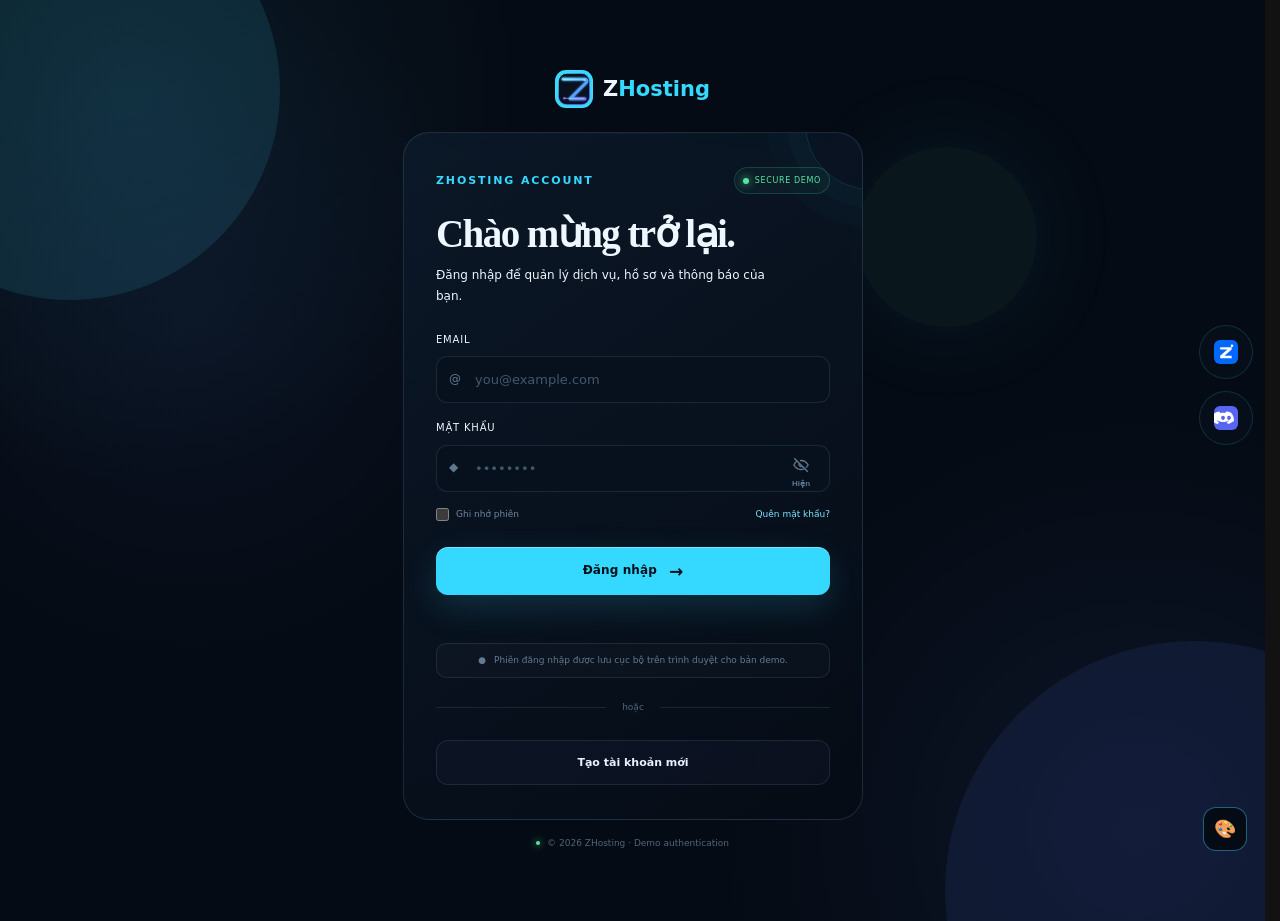
==== commit 910589f7: "fix: bust cached css after visibility regression" ====
--- a/admin/index.html
+++ b/admin/index.html
@@ -6,9 +6,9 @@
   <meta name="theme-color" content="#050b13">
   <meta http-equiv="Content-Security-Policy" content="default-src 'self';script-src 'self';style-src 'self' 'unsafe-inline';img-src 'self' data:;connect-src 'self';object-src 'none';base-uri 'self';form-action 'self'">
   <link rel="icon" type="image/svg+xml" href="../assets/brand/zhosting-mark.svg"><link rel="apple-touch-icon" href="../assets/brand/zhosting-mark.svg"><title>Admin Center — ZHosting</title>
-  <link rel="stylesheet" href="../assets/css/styles.css">
+  <link rel="stylesheet" href="../assets/css/styles.css?v=1.8.10">
   <link rel="stylesheet" href="admin.css">
-  <link rel="stylesheet" href="../assets/css/theme.css">
+  <link rel="stylesheet" href="../assets/css/theme.css?v=1.8.10">
 </head>
 <body class="admin-page">
   <div class="admin-live-bar" role="status"><span class="site-live-dot" aria-hidden="true"></span><span>Control plane online</span><time data-live-clock aria-live="polite"></time></div>
--- a/assets/css/styles.css
+++ b/assets/css/styles.css
@@ -1,5 +1,5 @@
 :root{--bg:#050b14;--panel:#0a1422;--panel2:#0d1a2b;--line:rgba(145,190,230,.13);--text:#eef6ff;--muted:#8ea4bb;--cyan:#35d9ff;--blue:#5c7cff;--green:#55e6a5;--radius:22px;--max:1180px}
-*{box-sizing:border-box;margin:0;padding:0}html{scroll-behavior:smooth}body{font-family:Inter,Arial,sans-serif;background:var(--bg);color:var(--text);line-height:1.65;overflow-x:hidden}.noise{position:fixed;inset:0;pointer-events:none;opacity:.035;background-image:url("data:image/svg+xml,%3Csvg viewBox='0 0 180 180' xmlns='http://www.w3.org/2000/svg'%3E%3Cfilter id='n'%3E%3CfeTurbulence type='fractalNoise' baseFrequency='.9' numOctaves='3' stitchTiles='stitch'/%3E%3C/filter%3E%3Crect width='100%25' height='100%25' filter='url(%23n)' opacity='.6'/%3E%3C/svg%3E");z-index:20}.container{width:min(var(--max),calc(100% - 40px));margin:auto}.header{position:sticky;top:0;z-index:15;background:rgba(5,11,20,.78);backdrop-filter:blur(18px);border-bottom:1px solid var(--line)}.nav{height:76px;display:flex;align-items:center;justify-content:space-between}.brand{display:flex;align-items:center;gap:10px;color:#fff;text-decoration:none;font-family:"Space Grotesk";font-size:21px;font-weight:700}.brand-mark{display:grid;place-items:center;width:35px;height:35px;border-radius:10px;background:linear-gradient(135deg,var(--cyan),var(--blue));color:#04101d;font-weight:900;box-shadow:0 0 28px rgba(167,139,250,.25)}.accent{color:var(--cyan)}.nav-links{display:flex;align-items:center;gap:30px}.nav-links a{color:#a9bbce;text-decoration:none;font-size:14px;font-weight:600;transition:.2s}.nav-links a:hover{color:#fff}.nav-links .nav-cta{padding:10px 17px;border:1px solid rgba(67,217,255,.35);border-radius:10px;color:#dff9ff;background:rgba(67,217,255,.07)}.menu-btn{display:none;background:none;border:0;color:#fff;font-size:25px}.hero{position:relative;min-height:calc(100vh - 76px);display:flex;align-items:center;overflow:hidden}.hero-grid-lines{position:absolute;inset:0;pointer-events:none;background-image:linear-gradient(rgba(255,255,255,.025) 1px,transparent 1px),linear-gradient(90deg,rgba(255,255,255,.025) 1px,transparent 1px);background-size:70px 70px;mask-image:linear-gradient(to bottom,#000,transparent 90%)}.hero-grid{position:relative;z-index:2;display:grid;grid-template-columns:1.02fr .98fr;gap:70px;align-items:center;padding:90px 0}.eyebrow{font-size:11px;letter-spacing:.17em;color:var(--cyan);font-weight:800}.pulse,.live-dot{display:inline-block;width:7px;height:7px;border-radius:50%;background:var(--green);box-shadow:0 0 12px var(--green);margin-right:8px}.hero h1{font-family:"Space Grotesk";font-size:clamp(50px,6vw,78px);line-height:.99;letter-spacing:-.055em;margin:20px 0 25px}.gradient-text{background:linear-gradient(100deg,#fff 5%,var(--cyan) 55%,#7d8dff);-webkit-background-clip:text;background-clip:text;color:transparent}.hero-desc{max-width:600px;color:var(--muted);font-size:17px}.hero-actions{display:flex;gap:12px;margin:34px 0}.btn{display:inline-flex;align-items:center;justify-content:center;gap:12px;padding:13px 20px;border-radius:12px;text-decoration:none;font-size:14px;font-weight:800;transition:.22s;border:1px solid var(--line);cursor:pointer}.btn-primary{background:linear-gradient(135deg,var(--cyan),#6e7dff);color:#04101b;border:0;box-shadow:0 14px 35px rgba(167,139,250,.15)}.btn-primary:hover{transform:translateY(-2px);filter:brightness(1.06)}.btn-ghost{color:#e6f2ff;background:rgba(255,255,255,.025)}.btn-ghost:hover{background:rgba(255,255,255,.07);transform:translateY(-2px)}.trust-row{display:flex;gap:34px;padding-top:20px}.trust-row div{display:flex;flex-direction:column}.trust-row strong{font-family:"Space Grotesk";font-size:19px}.trust-row span{color:#687f97;font-size:11px;margin-top:2px}.hero-visual{position:relative;min-height:470px;display:grid;place-items:center}.orb{position:absolute;border-radius:50%;filter:blur(5px)}.orb-one{width:270px;height:270px;background:rgba(67,217,255,.14);right:12%;top:10%}.orb-two{width:180px;height:180px;background:rgba(92,124,255,.18);left:10%;bottom:10%}.server-card{position:relative;width:min(100%,500px);padding:25px;border:1px solid rgba(127,184,230,.18);background:linear-gradient(145deg,rgba(17,34,53,.9),rgba(7,15,26,.94));border-radius:24px;box-shadow:0 35px 100px rgba(0,0,0,.45),inset 0 1px rgba(255,255,255,.05);transform:perspective(1000px) rotateY(-7deg) rotateX(3deg)}.server-top{color:#6f879e;font-size:9px;letter-spacing:.16em;font-weight:800}.status{float:right;color:var(--green)}.server-title{font-family:"Space Grotesk";font-size:25px;margin:28px 0}.metrics>div{display:grid;grid-template-columns:80px 45px 1fr;gap:10px;align-items:center;margin:15px 0;font-size:10px;color:#8ea4bb}.metrics b{color:#dff3ff;text-align:right}.metrics i{height:5px;background:#17293d;border-radius:99px;overflow:hidden}.metrics em{display:block;height:100%;background:linear-gradient(90deg,var(--cyan),var(--blue));border-radius:inherit}.terminal{margin-top:28px;padding:16px;background:#030810;border:1px solid #142333;border-radius:12px;font-family:monospace;font-size:11px}.terminal p{margin:5px 0}.terminal span{color:var(--cyan)}.terminal .ok{color:var(--green)}.terminal .muted{color:#536a80}.server-bottom{display:flex;gap:10px;align-items:center;margin-top:18px;font-size:9px;color:#536a80}.server-bottom strong{color:#dbeaff;margin-right:auto}.section{padding:115px 0}.section-head{display:flex;justify-content:space-between;gap:50px;align-items:end;margin-bottom:45px}.section-head h2{font-family:"Space Grotesk";font-size:clamp(38px,5vw,57px);line-height:1.05;letter-spacing:-.045em;margin-top:13px}.section-head>p{max-width:450px;color:var(--muted);font-size:14px}.centered{display:block;text-align:center}.centered>p{margin:14px auto 0}.service-grid{display:grid;grid-template-columns:repeat(4,1fr);gap:14px}.service-card{position:relative;padding:26px;background:linear-gradient(145deg,rgba(14,27,43,.92),rgba(8,16,28,.92));border:1px solid var(--line);border-radius:var(--radius);min-height:380px;transition:.25s}.service-card:hover,.price-card:hover{transform:translateY(-5px);border-color:rgba(67,217,255,.3)}.service-card.featured{background:linear-gradient(145deg,rgba(16,46,62,.9),rgba(8,18,30,.95));border-color:rgba(67,217,255,.25)}.service-icon{display:grid;place-items:center;width:48px;height:48px;border-radius:14px;background:rgba(67,217,255,.08);border:1px solid rgba(67,217,255,.16);color:var(--cyan);font-family:monospace;font-size:13px;font-weight:800}.service-card .tag{position:absolute;top:26px;right:24px;color:var(--cyan);font-size:9px;font-weight:800}.service-card h3{font-family:"Space Grotesk";font-size:21px;margin:27px 0 10px}.service-card p{color:var(--muted);font-size:13px;min-height:64px}.service-card ul,.price-card ul{list-style:none;margin:18px 0}.service-card li,.price-card li{color:#9eb2c6;font-size:12px;padding:5px 0}.service-card li:before,.price-card li:before{content:"✓";color:var(--green);margin-right:9px}.service-card a{position:absolute;bottom:25px;color:#dff8ff;text-decoration:none;font-size:12px;font-weight:800}.pricing-section{background:linear-gradient(180deg,rgba(9,21,35,.4),rgba(5,11,20,0))}.billing-toggle{display:flex;justify-content:center;gap:4px;margin:0 auto 30px;padding:4px;width:max-content;background:#0a1420;border:1px solid var(--line);border-radius:12px}.billing-toggle button{border:0;background:none;color:#71879d;padding:8px 15px;border-radius:8px;font-weight:700;font-size:11px;cursor:pointer}.billing-toggle button.active{background:#152b40;color:#fff}.billing-toggle small{color:var(--green)}.price-grid{display:grid;grid-template-columns:repeat(3,1fr);gap:15px}.price-card{position:relative;padding:30px;background:rgba(10,20,34,.86);border:1px solid var(--line);border-radius:var(--radius);transition:.25s}.price-card.popular{border-color:rgba(67,217,255,.38);background:linear-gradient(145deg,rgba(14,34,49,.98),rgba(9,18,30,.95))}.popular-label{position:absolute;right:20px;top:18px;color:var(--cyan);font-size:9px;font-weight:800}.plan{color:#6e879f;font-size:10px;letter-spacing:.18em;font-weight:800}.price-card h3{font-family:"Space Grotesk";font-size:23px;margin:10px 0}.price{display:flex;align-items:baseline;gap:5px;margin:18px 0}.price b{font-family:"Space Grotesk";font-size:43px;letter-spacing:-.05em}.price small{color:#71879d}.price-card p{font-size:12px;color:var(--muted);min-height:40px}.price-card ul{padding:12px 0;border-top:1px solid var(--line)}.full{width:100%;margin-top:8px}.feature-grid{display:grid;grid-template-columns:repeat(4,1fr);border-top:1px solid var(--line);border-bottom:1px solid var(--line)}.feature{padding:30px 25px;border-right:1px solid var(--line)}.feature:last-child{border-right:0}.feature>span{color:#4f657a;font-family:monospace;font-size:12px}.feature h3{font-family:"Space Grotesk";margin:20px 0 10px}.feature p,.step p{font-size:12px;color:var(--muted)}.steps{display:grid;grid-template-columns:repeat(4,1fr);gap:0}.step{padding:25px;border-left:1px solid var(--line)}.step:first-child{border-left:0}.step b{display:grid;place-items:center;width:34px;height:34px;border:1px solid rgba(67,217,255,.3);border-radius:50%;color:var(--cyan);font-size:11px}.step h3{font-family:"Space Grotesk";font-size:18px;margin:20px 0 8px}.faq-wrap{display:grid;grid-template-columns:.8fr 1.2fr;gap:80px}.faq-list{border-top:1px solid var(--line)}details{border-bottom:1px solid var(--line);padding:20px 0}summary{cursor:pointer;font-weight:700;font-size:14px;list-style:none}summary::-webkit-details-marker{display:none}summary:after{content:"+";float:right;color:var(--cyan);font-size:18px}details[open] summary:after{content:"−"}details p{color:var(--muted);font-size:13px;padding:14px 25px 0 0}.cta-section{padding:0 0 100px}.cta{border:1px solid rgba(67,217,255,.18);background:radial-gradient(circle at 85% 30%,rgba(67,217,255,.12),transparent 35%),linear-gradient(120deg,#0b1828,#09111d);border-radius:28px;padding:60px;display:flex;justify-content:space-between;align-items:center;gap:40px}.cta h2{font-family:"Space Grotesk";font-size:clamp(35px,4vw,55px);line-height:1.05;margin:14px 0}.cta p{color:var(--muted);font-size:13px}.cta-actions{display:flex;gap:10px;flex-shrink:0}.footer{border-top:1px solid var(--line);padding:28px 0}.footer-inner{display:flex;align-items:center;gap:25px}.footer p{color:#61768d;font-size:11px;margin-right:auto}.footer a:not(.brand){color:#71869b;text-decoration:none;font-size:11px;margin-left:15px}.reveal{opacity:0;transform:translateY(20px);transition:opacity .7s ease,transform .7s ease}.reveal.visible{opacity:1;transform:none}.delay{transition-delay:.12s}
+*{box-sizing:border-box;margin:0;padding:0}html{scroll-behavior:smooth}body{font-family:Inter,Arial,sans-serif;background:var(--bg);color:var(--text);line-height:1.65;overflow-x:hidden}.noise{position:fixed;inset:0;pointer-events:none;opacity:.035;background-image:url("data:image/svg+xml,%3Csvg viewBox='0 0 180 180' xmlns='http://www.w3.org/2000/svg'%3E%3Cfilter id='n'%3E%3CfeTurbulence type='fractalNoise' baseFrequency='.9' numOctaves='3' stitchTiles='stitch'/%3E%3C/filter%3E%3Crect width='100%25' height='100%25' filter='url(%23n)' opacity='.6'/%3E%3C/svg%3E");z-index:20}.container{width:min(var(--max),calc(100% - 40px));margin:auto}.header{position:sticky;top:0;z-index:15;background:rgba(5,11,20,.78);backdrop-filter:blur(18px);border-bottom:1px solid var(--line)}.nav{height:76px;display:flex;align-items:center;justify-content:space-between}.brand{display:flex;align-items:center;gap:10px;color:#fff;text-decoration:none;font-family:"Space Grotesk";font-size:21px;font-weight:700}.brand-mark{display:grid;place-items:center;width:35px;height:35px;border-radius:10px;background:linear-gradient(135deg,var(--cyan),var(--blue));color:#04101d;font-weight:900;box-shadow:0 0 28px rgba(167,139,250,.25)}.accent{color:var(--cyan)}.nav-links{display:flex;align-items:center;gap:30px}.nav-links a{color:#a9bbce;text-decoration:none;font-size:14px;font-weight:600;transition:.2s}.nav-links a:hover{color:#fff}.nav-links .nav-cta{padding:10px 17px;border:1px solid rgba(67,217,255,.35);border-radius:10px;color:#dff9ff;background:rgba(67,217,255,.07)}.menu-btn{display:none;background:none;border:0;color:#fff;font-size:25px}.hero{position:relative;min-height:calc(100vh - 76px);display:flex;align-items:center;overflow:hidden}.hero-grid-lines{position:absolute;inset:0;pointer-events:none;background-image:linear-gradient(rgba(255,255,255,.025) 1px,transparent 1px),linear-gradient(90deg,rgba(255,255,255,.025) 1px,transparent 1px);background-size:70px 70px;mask-image:linear-gradient(to bottom,#000,transparent 90%)}.hero-grid{position:relative;z-index:2;display:grid;grid-template-columns:1.02fr .98fr;gap:70px;align-items:center;padding:90px 0}.eyebrow{font-size:11px;letter-spacing:.17em;color:var(--cyan);font-weight:800}.pulse,.live-dot{display:inline-block;width:7px;height:7px;border-radius:50%;background:var(--green);box-shadow:0 0 12px var(--green);margin-right:8px}.hero h1{font-family:"Space Grotesk";font-size:clamp(50px,6vw,78px);line-height:.99;letter-spacing:-.055em;margin:20px 0 25px}.gradient-text{background:linear-gradient(100deg,#fff 5%,var(--cyan) 55%,#7d8dff);-webkit-background-clip:text;background-clip:text;color:transparent}.hero-desc{max-width:600px;color:var(--muted);font-size:17px}.hero-actions{display:flex;gap:12px;margin:34px 0}.btn{display:inline-flex;align-items:center;justify-content:center;gap:12px;padding:13px 20px;border-radius:12px;text-decoration:none;font-size:14px;font-weight:800;transition:.22s;border:1px solid var(--line);cursor:pointer}.btn-primary{background:linear-gradient(135deg,var(--cyan),#6e7dff);color:#04101b;border:0;box-shadow:0 14px 35px rgba(167,139,250,.15)}.btn-primary:hover{transform:translateY(-2px);filter:brightness(1.06)}.btn-ghost{color:#e6f2ff;background:rgba(255,255,255,.025)}.btn-ghost:hover{background:rgba(255,255,255,.07);transform:translateY(-2px)}.trust-row{display:flex;gap:34px;padding-top:20px}.trust-row div{display:flex;flex-direction:column}.trust-row strong{font-family:"Space Grotesk";font-size:19px}.trust-row span{color:#687f97;font-size:11px;margin-top:2px}.hero-visual{position:relative;min-height:470px;display:grid;place-items:center}.orb{position:absolute;border-radius:50%;filter:blur(5px)}.orb-one{width:270px;height:270px;background:rgba(67,217,255,.14);right:12%;top:10%}.orb-two{width:180px;height:180px;background:rgba(92,124,255,.18);left:10%;bottom:10%}.server-card{position:relative;width:min(100%,500px);padding:25px;border:1px solid rgba(127,184,230,.18);background:linear-gradient(145deg,rgba(17,34,53,.9),rgba(7,15,26,.94));border-radius:24px;box-shadow:0 35px 100px rgba(0,0,0,.45),inset 0 1px rgba(255,255,255,.05);transform:perspective(1000px) rotateY(-7deg) rotateX(3deg)}.server-top{color:#6f879e;font-size:9px;letter-spacing:.16em;font-weight:800}.status{float:right;color:var(--green)}.server-title{font-family:"Space Grotesk";font-size:25px;margin:28px 0}.metrics>div{display:grid;grid-template-columns:80px 45px 1fr;gap:10px;align-items:center;margin:15px 0;font-size:10px;color:#8ea4bb}.metrics b{color:#dff3ff;text-align:right}.metrics i{height:5px;background:#17293d;border-radius:99px;overflow:hidden}.metrics em{display:block;height:100%;background:linear-gradient(90deg,var(--cyan),var(--blue));border-radius:inherit}.terminal{margin-top:28px;padding:16px;background:#030810;border:1px solid #142333;border-radius:12px;font-family:monospace;font-size:11px}.terminal p{margin:5px 0}.terminal span{color:var(--cyan)}.terminal .ok{color:var(--green)}.terminal .muted{color:#536a80}.server-bottom{display:flex;gap:10px;align-items:center;margin-top:18px;font-size:9px;color:#536a80}.server-bottom strong{color:#dbeaff;margin-right:auto}.section{padding:115px 0}.section-head{display:flex;justify-content:space-between;gap:50px;align-items:end;margin-bottom:45px}.section-head h2{font-family:"Space Grotesk";font-size:clamp(38px,5vw,57px);line-height:1.05;letter-spacing:-.045em;margin-top:13px}.section-head>p{max-width:450px;color:var(--muted);font-size:14px}.centered{display:block;text-align:center}.centered>p{margin:14px auto 0}.service-grid{display:grid;grid-template-columns:repeat(4,1fr);gap:14px}.service-card{position:relative;padding:26px;background:linear-gradient(145deg,rgba(14,27,43,.92),rgba(8,16,28,.92));border:1px solid var(--line);border-radius:var(--radius);min-height:380px;transition:.25s}.service-card:hover,.price-card:hover{transform:translateY(-5px);border-color:rgba(67,217,255,.3)}.service-card.featured{background:linear-gradient(145deg,rgba(16,46,62,.9),rgba(8,18,30,.95));border-color:rgba(67,217,255,.25)}.service-icon{display:grid;place-items:center;width:48px;height:48px;border-radius:14px;background:rgba(67,217,255,.08);border:1px solid rgba(67,217,255,.16);color:var(--cyan);font-family:monospace;font-size:13px;font-weight:800}.service-card .tag{position:absolute;top:26px;right:24px;color:var(--cyan);font-size:9px;font-weight:800}.service-card h3{font-family:"Space Grotesk";font-size:21px;margin:27px 0 10px}.service-card p{color:var(--muted);font-size:13px;min-height:64px}.service-card ul,.price-card ul{list-style:none;margin:18px 0}.service-card li,.price-card li{color:#9eb2c6;font-size:12px;padding:5px 0}.service-card li:before,.price-card li:before{content:"✓";color:var(--green);margin-right:9px}.service-card a{position:absolute;bottom:25px;color:#dff8ff;text-decoration:none;font-size:12px;font-weight:800}.pricing-section{background:linear-gradient(180deg,rgba(9,21,35,.4),rgba(5,11,20,0))}.billing-toggle{display:flex;justify-content:center;gap:4px;margin:0 auto 30px;padding:4px;width:max-content;background:#0a1420;border:1px solid var(--line);border-radius:12px}.billing-toggle button{border:0;background:none;color:#71879d;padding:8px 15px;border-radius:8px;font-weight:700;font-size:11px;cursor:pointer}.billing-toggle button.active{background:#152b40;color:#fff}.billing-toggle small{color:var(--green)}.price-grid{display:grid;grid-template-columns:repeat(3,1fr);gap:15px}.price-card{position:relative;padding:30px;background:rgba(10,20,34,.86);border:1px solid var(--line);border-radius:var(--radius);transition:.25s}.price-card.popular{border-color:rgba(67,217,255,.38);background:linear-gradient(145deg,rgba(14,34,49,.98),rgba(9,18,30,.95))}.popular-label{position:absolute;right:20px;top:18px;color:var(--cyan);font-size:9px;font-weight:800}.plan{color:#6e879f;font-size:10px;letter-spacing:.18em;font-weight:800}.price-card h3{font-family:"Space Grotesk";font-size:23px;margin:10px 0}.price{display:flex;align-items:baseline;gap:5px;margin:18px 0}.price b{font-family:"Space Grotesk";font-size:43px;letter-spacing:-.05em}.price small{color:#71879d}.price-card p{font-size:12px;color:var(--muted);min-height:40px}.price-card ul{padding:12px 0;border-top:1px solid var(--line)}.full{width:100%;margin-top:8px}.feature-grid{display:grid;grid-template-columns:repeat(4,1fr);border-top:1px solid var(--line);border-bottom:1px solid var(--line)}.feature{padding:30px 25px;border-right:1px solid var(--line)}.feature:last-child{border-right:0}.feature>span{color:#4f657a;font-family:monospace;font-size:12px}.feature h3{font-family:"Space Grotesk";margin:20px 0 10px}.feature p,.step p{font-size:12px;color:var(--muted)}.steps{display:grid;grid-template-columns:repeat(4,1fr);gap:0}.step{padding:25px;border-left:1px solid var(--line)}.step:first-child{border-left:0}.step b{display:grid;place-items:center;width:34px;height:34px;border:1px solid rgba(67,217,255,.3);border-radius:50%;color:var(--cyan);font-size:11px}.step h3{font-family:"Space Grotesk";font-size:18px;margin:20px 0 8px}.faq-wrap{display:grid;grid-template-columns:.8fr 1.2fr;gap:80px}.faq-list{border-top:1px solid var(--line)}details{border-bottom:1px solid var(--line);padding:20px 0}summary{cursor:pointer;font-weight:700;font-size:14px;list-style:none}summary::-webkit-details-marker{display:none}summary:after{content:"+";float:right;color:var(--cyan);font-size:18px}details[open] summary:after{content:"−"}details p{color:var(--muted);font-size:13px;padding:14px 25px 0 0}.cta-section{padding:0 0 100px}.cta{border:1px solid rgba(67,217,255,.18);background:radial-gradient(circle at 85% 30%,rgba(67,217,255,.12),transparent 35%),linear-gradient(120deg,#0b1828,#09111d);border-radius:28px;padding:60px;display:flex;justify-content:space-between;align-items:center;gap:40px}.cta h2{font-family:"Space Grotesk";font-size:clamp(35px,4vw,55px);line-height:1.05;margin:14px 0}.cta p{color:var(--muted);font-size:13px}.cta-actions{display:flex;gap:10px;flex-shrink:0}.footer{border-top:1px solid var(--line);padding:28px 0}.footer-inner{display:flex;align-items:center;gap:25px}.footer p{color:#61768d;font-size:11px;margin-right:auto}.footer a:not(.brand){color:#71869b;text-decoration:none;font-size:11px;margin-left:15px}.reveal{opacity:1;transform:none;transition:opacity .7s ease,transform .7s ease}.reveal.visible{opacity:1;transform:none}.delay{transition-delay:.12s}
 @media(max-width:980px){.hero-grid{grid-template-columns:1fr;gap:30px}.hero{padding-top:25px}.hero-visual{min-height:400px}.service-grid{grid-template-columns:repeat(2,1fr)}.feature-grid{grid-template-columns:repeat(2,1fr)}.feature:nth-child(2){border-right:0}.feature:nth-child(-n+2){border-bottom:1px solid var(--line)}.price-grid{grid-template-columns:1fr}.price-card{max-width:600px;width:100%;margin:auto}.faq-wrap{grid-template-columns:1fr;gap:35px}.cta{padding:45px;flex-direction:column;align-items:flex-start}}
 @media(max-width:700px){.container{width:min(var(--max),calc(100% - 28px))}.nav{height:68px}.menu-btn{display:block}.nav-links{display:none;position:absolute;top:68px;left:14px;right:14px;padding:15px;flex-direction:column;align-items:stretch;background:#0a1422;border:1px solid var(--line);border-radius:15px;box-shadow:0 20px 60px #000}.nav-links.open{display:flex}.nav-links a{padding:10px}.hero-grid{padding:65px 0}.hero h1{font-size:48px}.hero-desc{font-size:15px}.trust-row{gap:18px}.trust-row strong{font-size:15px}.hero-visual{min-height:340px}.server-card{padding:18px;transform:none}.service-grid,.feature-grid{grid-template-columns:1fr}.feature{border-right:0!important;border-bottom:1px solid var(--line)}.feature:last-child{border-bottom:0}.section{padding:80px 0}.section-head{display:block}.section-head>p{margin-top:18px}.cta{padding:30px}.cta-actions{width:100%;flex-direction:column}.cta-actions .btn{width:100%}.footer-inner{flex-wrap:wrap}.footer p{width:100%;order:3}.footer a:not(.brand){margin-left:0;margin-right:14px}.footer{padding-bottom:30px}}
 
@@ -329,12 +329,10 @@
 
 
 /* ===== PERFORMANCE OPTIMIZATION v1.4.2 ===== */
-body{contain:paint}
 img,svg{content-visibility:auto}
 .zperf-lite .server-card{animation:none!important}
 .zperf-lite .orb,.zperf-lite .hero:after{filter:none;opacity:.5}
 .zperf-lite .service-card:after,.zperf-lite .price-card.popular:before,.zperf-lite .cta:after{display:none}
-.zperf-lite .header{backdrop-filter:blur(10px)}
 .zperf-data-saver .noise{display:none}
 .zperf-data-saver .support-dock-item::before{display:none}
 .zperf-paused .server-card,.zperf-paused .support-dock-title span{animation-play-state:paused!important}
@@ -418,18 +416,6 @@
 .site-live-pill:focus-within{outline:2px solid rgba(167,139,250,.7);outline-offset:3px}
 @media(prefers-reduced-transparency:reduce){.site-live-pill{backdrop-filter:none;background:#120b22}}
 
-/* ===== SUPPORT DOCK — SCROLLBAR ALIGNMENT v1.4.7 ===== */
-.support-dock{
-  right:var(--support-scrollbar-offset,24px);
-  bottom:18px;
-}
-@media(max-width:700px){
-  .support-dock{right:var(--support-scrollbar-offset,14px);bottom:14px}
-}
-@media(prefers-reduced-motion:reduce){
-  .support-dock{transition:none}
-}
-
 /* ===== PERFORMANCE MODE v1.4.6 ===== */
 body.zperf-lite .hero-grid-lines,body.zperf-lite .orb-one,body.zperf-lite .orb-two{display:none}
 body.zperf-lite .service-card,body.zperf-lite .price-card,body.zperf-lite .server-card,body.zperf-lite .status-main,body.zperf-lite .status-list,body.zperf-lite .review,body.zperf-lite .compare-wrap,body.zperf-lite .dash-card,body.zperf-lite .panel{backdrop-filter:none;-webkit-backdrop-filter:none;box-shadow:0 8px 24px rgba(0,0,0,.14)}
@@ -482,25 +468,8 @@
 @media(prefers-reduced-motion:reduce){.support-bubble{animation:none;transition:none}.support-bubble:hover,.support-bubble:focus-visible{transform:scale(1.03)}}
 
 
-/* ===== SUPPORT BUBBLE SCROLL FOLLOW v1.4.9 ===== */
-.support-bubbles{top:calc(50% + var(--support-scroll-y,0px));bottom:auto;transform:translateY(-50%)}
-@media(max-width:700px){.support-bubbles{top:calc(50% + var(--support-scroll-y,0px));bottom:auto}}
-
-
-/* ===== THEME COLOR TOOL v1.4.12 ===== */
-:root{--z-custom-bg:#07111F}body{background-color:var(--z-custom-bg)}
-.theme-tools-trigger{position:fixed;left:18px;bottom:18px;z-index:125;width:42px;height:42px;border:1px solid rgba(255,255,255,.14);border-radius:50%;background:rgba(9,15,27,.88);color:#fff;box-shadow:0 10px 28px rgba(0,0,0,.28);backdrop-filter:blur(10px);cursor:pointer;font-size:18px;transition:transform .18s ease,border-color .18s ease}.theme-tools-trigger:hover,.theme-tools-trigger:focus-visible{transform:translateY(-2px);border-color:var(--violet);outline:none}
-.theme-tools{position:fixed;left:18px;bottom:70px;z-index:126;width:min(350px,calc(100vw - 36px));padding:16px;border:1px solid rgba(255,255,255,.12);border-radius:16px;background:rgba(7,12,22,.96);box-shadow:0 22px 60px rgba(0,0,0,.42);backdrop-filter:blur(16px);color:#eef5ff}.theme-tools[hidden]{display:none}.theme-tools-head{display:flex;align-items:flex-start;justify-content:space-between;gap:12px}.theme-tools-head h2{margin:3px 0 0;font-size:18px}.theme-tools-head button{border:0;background:transparent;color:#9fb0c4;font-size:22px;cursor:pointer}.theme-tools>p{margin:10px 0 14px;color:#8191a5;font-size:11px;line-height:1.5}.theme-color-row{display:grid;gap:7px;margin-top:11px}.theme-color-row>label{font-size:11px;font-weight:800;color:#aebdd0}.theme-color-controls{display:grid;grid-template-columns:42px 1fr;gap:8px}.theme-color-row input[type=color]{width:42px;height:34px;padding:2px;border:1px solid rgba(255,255,255,.12);border-radius:8px;background:#101827;cursor:pointer}.theme-color-row input[type=text]{width:100%;height:34px;padding:0 10px;border:1px solid rgba(255,255,255,.1);border-radius:8px;background:#0d1522;color:#edf5ff;font:600 11px ui-monospace,SFMono-Regular,Consolas,monospace;text-transform:uppercase}.theme-rgb{display:grid;grid-template-columns:repeat(3,1fr);gap:6px}.theme-rgb input{width:100%;height:30px;box-sizing:border-box;border:1px solid rgba(255,255,255,.08);border-radius:7px;background:#0d1522;color:#cbd7e5;padding:0 7px;font:600 10px ui-monospace,SFMono-Regular,Consolas,monospace}.theme-rgb input:focus{border-color:var(--violet);outline:none}.theme-presets{display:grid;grid-template-columns:repeat(4,1fr);gap:6px;margin-top:14px}.theme-presets button,.theme-reset{border:1px solid rgba(255,255,255,.1);border-radius:8px;background:#101827;color:#b9c7d8;padding:8px 6px;font-size:10px;font-weight:800;cursor:pointer}.theme-presets button:hover,.theme-reset:hover{border-color:var(--violet);color:#fff}.theme-reset{width:100%;margin-top:8px}.theme-tools-open .theme-tools-trigger{border-color:var(--violet)}
-@media(max-width:700px){.theme-tools-trigger{left:12px;bottom:max(12px,env(safe-area-inset-bottom))}.theme-tools{left:12px;bottom:max(64px,calc(env(safe-area-inset-bottom) + 58px));width:calc(100vw - 24px)}}
-@media(prefers-reduced-motion:reduce){.theme-tools-trigger{transition:none}.theme-tools{backdrop-filter:none}}
-
-
 /* ===== SUPPORT BUBBLE VIEWPORT GUARD v1.5.0 ===== */
 .support-bubbles{bottom:auto;top:calc(50% + var(--support-scroll-y,0px));padding-block:var(--support-bubble-safe,90px);transform:translateY(-50%);box-sizing:border-box}.support-bubble{flex:0 0 auto}@media(max-height:620px){.support-bubbles{gap:7px}.support-bubble{width:46px;height:46px}.support-bubble img{width:20px;height:20px}}
-/* ===== THEME COLOR TOOL v1.4.13 ===== */
-:root{--z-custom-bg:#07111F;--z-custom-bg-2:#111C31}.theme-mode-row{display:grid;grid-template-columns:1fr 1fr;align-items:center;gap:8px;margin-top:13px}.theme-mode-row label,.theme-angle-row label{font-size:10px;font-weight:800;color:#aebdd0}.theme-mode-row select{height:32px;border:1px solid rgba(255,255,255,.1);border-radius:8px;background:#0d1522;color:#dbe7f4;padding:0 8px;font-size:10px}.theme-angle-row{display:grid;grid-template-columns:1fr auto;gap:8px;align-items:center;margin-top:9px}.theme-angle-row input{grid-column:1/-1;width:100%;accent-color:var(--violet)}.theme-angle-row output{font:700 10px ui-monospace,SFMono-Regular,Consolas,monospace;color:#b9c7d8}.theme-secondary-bg[hidden]{display:none!important}
-@media(prefers-reduced-motion:reduce){.theme-tools-trigger{transition:none}.theme-tools{backdrop-filter:none}}
-
 /* ===== SUPPORT BUBBLES UNIFIED RUNTIME v1.5.1 ===== */
 .support-bubbles{right:var(--support-right,24px)}
 .support-bubble{will-change:auto}
@@ -511,22 +480,9 @@
   .support-bubbles,.support-bubble{will-change:auto}
 }
 
-/* ===== THEME TOKEN CONSISTENCY v1.5.2 ===== */
-:root{--z-custom-bg:#07111F;--z-custom-bg-2:#111C31;--z-custom-background-image:var(--z-custom-bg)}
-body{background:var(--z-custom-background-image,var(--z-custom-bg));background-attachment:fixed}
-.header{background:color-mix(in srgb,var(--z-custom-bg) 82%,transparent);border-bottom-color:color-mix(in srgb,var(--violet) 18%,var(--line))}
-.server-card,.service-card,.price-card,.status-main,.status-list,.review,.compare-wrap,.dash-card,.panel{
-  border-color:color-mix(in srgb,var(--violet) 13%,var(--line));
-}
-.service-card:hover,.price-card:hover{border-color:color-mix(in srgb,var(--violet) 34%,var(--line))}
-.btn-primary{background:linear-gradient(135deg,var(--violet),var(--blue))}
-.scroll-progress{background:linear-gradient(90deg,var(--violet),var(--blue))}
-.theme-tools-trigger:hover,.theme-tools-trigger:focus-visible,.theme-presets button:hover,.theme-reset:hover{border-color:var(--violet)}
-@media(prefers-reduced-motion:reduce){body{background-attachment:scroll}}
-
 /* ===== BUGFIX HARDENING v1.5.3 ===== */
 @media(max-width:700px){body{background-attachment:scroll!important}.header{backdrop-filter:blur(8px);-webkit-backdrop-filter:blur(8px)}}
-@media(prefers-reduced-motion:reduce){.support-bubbles{will-change:auto}.theme-tools,.theme-tools-trigger{backdrop-filter:none;-webkit-backdrop-filter:none}}
+@media(prefers-reduced-motion:reduce){.support-bubbles{will-change:auto}.ztheme-panel,.ztheme-panel-trigger{backdrop-filter:none;-webkit-backdrop-filter:none}}
 .zperf-lite .support-bubble{animation:none;backdrop-filter:none;-webkit-backdrop-filter:none}
 
 /* ===== RUNTIME PERFORMANCE v1.5.4 ===== */
@@ -850,13 +806,13 @@
 .footer-contact-link{min-height:44px}
 
 /* Fixed utility controls should never sit over the final footer content. */
-.site-live-pill,.theme-tools-trigger{transition:opacity .18s ease,transform .18s ease}
-.footer-in-view .site-live-pill,.footer-in-view .theme-tools-trigger{
+.site-live-pill,.ztheme-panel-trigger{transition:opacity .18s ease,transform .18s ease}
+.footer-in-view .site-live-pill,.footer-in-view .ztheme-panel-trigger{
   opacity:0;
   pointer-events:none;
   transform:translateY(8px);
 }
-.footer-in-view .theme-tools[hidden]{display:none}
+.footer-in-view .ztheme-panel[hidden]{display:none}
 
 @media(max-width:900px){
   .footer-main{gap:28px;padding:34px 0 26px}
@@ -869,14 +825,14 @@
   .footer-bottom{padding-top:13px}
 }
 @media(prefers-reduced-motion:reduce){
-  .site-live-pill,.theme-tools-trigger{transition:none}
+  .site-live-pill,.ztheme-panel-trigger{transition:none}
 }
 .zperf-lite .footer{box-shadow:none}
-.zperf-lite .site-live-pill,.zperf-lite .theme-tools-trigger{transition:none}
+.zperf-lite .site-live-pill,.zperf-lite .ztheme-panel-trigger{transition:none}
 
 
 /* ===== FOOTER UTILITY VISIBILITY v1.6.7 ===== */
-.footer-in-view .theme-tools{display:none!important}
+.footer-in-view .ztheme-panel{display:none!important}
 
 
 /* ===== FOOTER FINISHING PASS v1.6.8 ===== */
@@ -929,7 +885,7 @@
 .service-card,.price-card,.review,.feature,.step,.node-card,.compare-wrap,.config-panel,.config-result,.status-main,.status-list{
   isolation:isolate;
 }
-.btn,.service-card,.price-card,.footer-contact-link,.theme-tools-trigger,.back-top{
+.btn,.service-card,.price-card,.footer-contact-link,.ztheme-panel-trigger,.back-top{
   -webkit-tap-highlight-color:transparent;
 }
 .back-top{
@@ -960,8 +916,8 @@
   .dash-header,
   .support-bubble,
   .support-dock-item,
-  .theme-tools-trigger,
-  .theme-tools,
+  .ztheme-panel-trigger,
+  .ztheme-panel,
   .site-live-pill,
   .modal,
   .auth-card{
@@ -972,8 +928,8 @@
   .dash-header{background:rgba(5,11,19,.96)!important}
   .site-live-pill{background:rgba(12,7,24,.96)}
   .support-bubble{background:rgba(17,12,31,.96)}
-  .theme-tools-trigger{background:#09101d}
-  .theme-tools{background:#070c16}
+  .ztheme-panel-trigger{background:#09101d}
+  .ztheme-panel{background:#070c16}
 }
 @media(max-width:700px){
   .header{box-shadow:0 8px 24px rgba(0,0,0,.16)}
@@ -983,14 +939,14 @@
   .support-bubble{box-shadow:0 8px 20px rgba(0,0,0,.22)}
 }
 @media(prefers-reduced-motion:reduce){
-  .header,.dash-header,.support-bubble,.theme-tools-trigger,.theme-tools,.site-live-pill,.modal,.auth-card{
+  .header,.dash-header,.support-bubble,.ztheme-panel-trigger,.ztheme-panel,.site-live-pill,.modal,.auth-card{
     backdrop-filter:none!important;
     -webkit-backdrop-filter:none!important;
   }
 }
 .zperf-lite .support-bubble,
-.zperf-lite .theme-tools,
-.zperf-lite .theme-tools-trigger,
+.zperf-lite .ztheme-panel,
+.zperf-lite .ztheme-panel-trigger,
 .zperf-lite .site-live-pill{
   backdrop-filter:none!important;
   -webkit-backdrop-filter:none!important;
@@ -1004,8 +960,8 @@
 body.zperf-lite .config-live i,
 body.zperf-lite .node-ping,
 body.zperf-lite .announcement-live i{animation:none!important}
-body.zperf-lite .theme-tools,
-body.zperf-lite .theme-tools-trigger{backdrop-filter:none!important;-webkit-backdrop-filter:none!important}
+body.zperf-lite .ztheme-panel,
+body.zperf-lite .ztheme-panel-trigger{backdrop-filter:none!important;-webkit-backdrop-filter:none!important}
 body.zperf-constrained .footer-contact-link:hover,
 body.zperf-constrained .footer-contact-link:focus-visible{transform:none}
 @media(prefers-reduced-motion:reduce){
@@ -1194,3 +1150,118 @@
 body.zperf-lite .support-bubble{
   box-shadow:none!important;
 }
+
+
+/* ===== RUNTIME SMOOTHNESS v1.8.0 ===== */
+/* Prefer stable opaque surfaces when the user/device requests reduced transparency. */
+@media (prefers-reduced-transparency: reduce){
+  .header,.dash-header,.auth-card,.modal,.toast,.back-top,
+  .support-bubble,.ztheme-panel,.ztheme-panel-trigger,.site-live-pill{
+    backdrop-filter:none!important;
+    -webkit-backdrop-filter:none!important;
+    background:rgba(7,16,27,.97)!important;
+  }
+}
+/* Keep expensive compositing off constrained hardware even if an older cascade re-enables it. */
+html.zperf-constrained .header,
+html.zperf-constrained .dash-header,
+html.zperf-constrained .auth-card,
+html.zperf-constrained .modal,
+html.zperf-constrained .support-bubble,
+html.zperf-constrained .ztheme-panel,
+html.zperf-constrained .ztheme-panel-trigger{
+  backdrop-filter:none!important;
+  -webkit-backdrop-filter:none!important;
+}
+
+
+/* ===== RUNTIME PERFORMANCE HARDENING v1.8.2 ===== */
+html.zperf-constrained .hero:after,
+html.zperf-constrained .orb,
+html.zperf-constrained .auth-bg span{
+  filter:none!important;
+}
+html.zperf-constrained .server-card,
+html.zperf-constrained .footer-contact-inner,
+html.zperf-constrained .support-bubble,
+html.zperf-constrained .header{
+  box-shadow:none!important;
+}
+html.zperf-constrained .server-card,
+html.zperf-constrained .support-bubble,
+html.zperf-constrained .announcement-live i,
+html.zperf-constrained .config-live i,
+html.zperf-constrained .node-ping{
+  animation:none!important;
+}
+html.zperf-constrained .header,
+html.zperf-constrained .support-bubble,
+html.zperf-constrained .theme-tools,
+html.zperf-constrained .theme-tools-trigger,
+html.zperf-constrained .site-live-pill{
+  backdrop-filter:none!important;
+  -webkit-backdrop-filter:none!important;
+}
+@media(prefers-reduced-motion:reduce){
+  html.zperf-constrained *{
+    scroll-behavior:auto!important;
+  }
+}
+
+
+/* ===== FINAL RUNTIME VISUAL HARDENING v1.8.3 ===== */
+html.zperf-constrained .admin-page .admin-bg-grid,
+html.zperf-constrained .admin-page .admin-noise,
+html.zperf-constrained .admin-page .admin-scanline,
+html.zperf-constrained .admin-page .admin-ambient,
+html.zperf-constrained .admin-page .admin-orb,
+html.zperf-constrained .admin-page .admin-command-security::before{
+  animation:none!important;
+}
+html.zperf-constrained .admin-page .admin-bg-grid,
+html.zperf-constrained .admin-page .admin-noise,
+html.zperf-constrained .admin-page .admin-scanline,
+html.zperf-constrained .admin-page .admin-ambient,
+html.zperf-constrained .admin-page .admin-orb{
+  opacity:0!important;
+}
+html.zperf-constrained .admin-page .admin-panel,
+html.zperf-constrained .admin-page .admin-kpi,
+html.zperf-constrained .admin-page .admin-commandbar,
+html.zperf-constrained .admin-page .admin-card,
+html.zperf-constrained .admin-page .admin-table-wrap{
+  box-shadow:0 8px 24px rgba(0,0,0,.14)!important;
+}
+@media(max-width:900px){
+  .admin-page .admin-panel,
+  .admin-page .admin-workspace{content-visibility:auto;contain-intrinsic-size:360px}
+}
+@media(prefers-reduced-motion:reduce){
+  .admin-page *,
+  .dashboard-page *{animation-duration:.001ms!important;animation-iteration-count:1!important}
+}
+/* Keep the support/contact surfaces aligned with the primary navy/cyan brand. */
+.support-bubble,
+.support-bubble-label{
+  background:rgba(7,16,27,.96);
+  border-color:rgba(67,217,255,.16);
+  color:#eef6ff;
+}
+.support-bubble:hover,.support-bubble:focus-visible{
+  border-color:rgba(67,217,255,.38);
+  box-shadow:0 14px 32px rgba(0,0,0,.3),0 0 24px rgba(67,217,255,.14);
+}
+
+
+/* ===== CONTENT VISIBILITY GUARANTEE v1.8.9 =====
+   Readability is authoritative: reveal effects may enhance content, never hide it.
+   This guard intentionally sits at the end of the shared stylesheet so later
+   optimization/theme rules cannot regress page text visibility. */
+body .reveal,
+body .reveal.visible,
+body [data-zui-reveal],
+body [data-zui-reveal].zui-visible,
+body .zperf-visible{
+  opacity:1!important;
+  visibility:visible!important;
+}
--- a/admin/admin.css
+++ b/admin/admin.css
@@ -938,3 +938,47 @@
   background:linear-gradient(145deg,rgba(10,20,34,.88),rgba(5,11,20,.92));
   border-color:rgba(145,190,230,.13);
 }
+
+
+/* ===== FINAL RUNTIME VISUAL HARDENING v1.8.3 ===== */
+html.zperf-constrained .admin-page .admin-bg-grid,
+html.zperf-constrained .admin-page .admin-noise,
+html.zperf-constrained .admin-page .admin-scanline,
+html.zperf-constrained .admin-page .admin-ambient,
+html.zperf-constrained .admin-page .admin-orb,
+html.zperf-constrained .admin-page .admin-command-security::before{
+  animation:none!important;
+}
+html.zperf-constrained .admin-page .admin-bg-grid,
+html.zperf-constrained .admin-page .admin-noise,
+html.zperf-constrained .admin-page .admin-scanline,
+html.zperf-constrained .admin-page .admin-ambient,
+html.zperf-constrained .admin-page .admin-orb{
+  opacity:0!important;
+}
+html.zperf-constrained .admin-page .admin-panel,
+html.zperf-constrained .admin-page .admin-kpi,
+html.zperf-constrained .admin-page .admin-commandbar,
+html.zperf-constrained .admin-page .admin-card,
+html.zperf-constrained .admin-page .admin-table-wrap{
+  box-shadow:0 8px 24px rgba(0,0,0,.14)!important;
+}
+@media(max-width:900px){
+  .admin-page .admin-panel,
+  .admin-page .admin-workspace{content-visibility:auto;contain-intrinsic-size:360px}
+}
+@media(prefers-reduced-motion:reduce){
+  .admin-page *,
+  .dashboard-page *{animation-duration:.001ms!important;animation-iteration-count:1!important}
+}
+/* Keep the support/contact surfaces aligned with the primary navy/cyan brand. */
+.support-bubble,
+.support-bubble-label{
+  background:rgba(7,16,27,.96);
+  border-color:rgba(67,217,255,.16);
+  color:#eef6ff;
+}
+.support-bubble:hover,.support-bubble:focus-visible{
+  border-color:rgba(67,217,255,.38);
+  box-shadow:0 14px 32px rgba(0,0,0,.3),0 0 24px rgba(67,217,255,.14);
+}
--- a/assets/css/theme.css
+++ b/assets/css/theme.css
@@ -85,7 +85,7 @@
 .ztheme-trigger{
   position:fixed;
   right:18px;
-  bottom:18px;
+  bottom:70px;
   z-index:1000;
   width:44px;height:44px;
   display:grid;place-items:center;
@@ -93,8 +93,8 @@
   border-radius:13px;
   background:color-mix(in srgb,var(--z-bg) 88%,transparent);
   color:var(--z-accent);
-  box-shadow:0 12px 35px rgba(0,0,0,.28);
-  backdrop-filter:blur(12px);
+  box-shadow:0 10px 28px rgba(0,0,0,.24);
+  backdrop-filter:none;
   cursor:pointer;
   font-size:18px;
   transition:transform .2s ease,border-color .2s ease,background .2s ease;
@@ -103,7 +103,7 @@
 .ztheme-panel{
   position:fixed;
   right:18px;
-  bottom:72px;
+  bottom:124px;
   z-index:1001;
   width:min(360px,calc(100vw - 28px));
   padding:18px;
@@ -138,6 +138,54 @@
 .ztheme-angle{display:flex;align-items:center;gap:10px}
 .ztheme-angle output{font:700 10px monospace;color:var(--z-accent);min-width:38px;text-align:right}
 @media(max-width:700px){
-  .ztheme-trigger{right:12px;bottom:12px}
-  .ztheme-panel{right:12px;bottom:64px}
+  .ztheme-trigger{right:12px;bottom:64px}
+  .ztheme-panel{right:12px;bottom:118px}
 }
+
+
+/* Shared primary-text mapping: keep page hierarchy while allowing RGB text customization. */
+body.theme-customized h1,
+body.theme-customized h2,
+body.theme-customized h3,
+body.theme-customized h4,
+body.theme-customized .brand,
+body.theme-customized .nav-links a,
+body.theme-customized .footer-bottom p,
+body.theme-customized .auth-card label,
+body.theme-customized .auth-card h1,
+body.theme-customized .auth-card p,
+body.theme-customized .dash-card strong,
+body.theme-customized .panel h2,
+body.theme-customized .account-command h2,
+body.theme-customized .admin-hero h1,
+body.theme-customized .admin-panel h2,
+body.theme-customized .admin-table td,
+body.theme-customized .admin-table th{
+  color:var(--z-text);
+}
+body.theme-customized .ztheme-panel h2,
+body.theme-customized .ztheme-panel label,
+body.theme-customized .ztheme-panel button{
+  color:var(--z-text);
+}
+
+/* Performance fallback: remove expensive transparency effects on constrained devices. */
+body.zperf-lite .ztheme-trigger,
+body.zperf-lite .ztheme-panel,
+body.zperf-constrained .ztheme-trigger,
+body.zperf-constrained .ztheme-panel{
+  backdrop-filter:none!important;
+  -webkit-backdrop-filter:none!important;
+  box-shadow:none!important;
+}
+@media(prefers-reduced-motion:reduce){
+  .ztheme-trigger{transform:none!important}
+}
+
+/* The floating color trigger is always visible; keep it opaque to avoid a permanent blur layer. */
+.ztheme-trigger{
+  background:var(--z-bg,#050B14);
+}
+@media(prefers-reduced-transparency:reduce){
+  .ztheme-panel{backdrop-filter:none!important;-webkit-backdrop-filter:none!important}
+}
